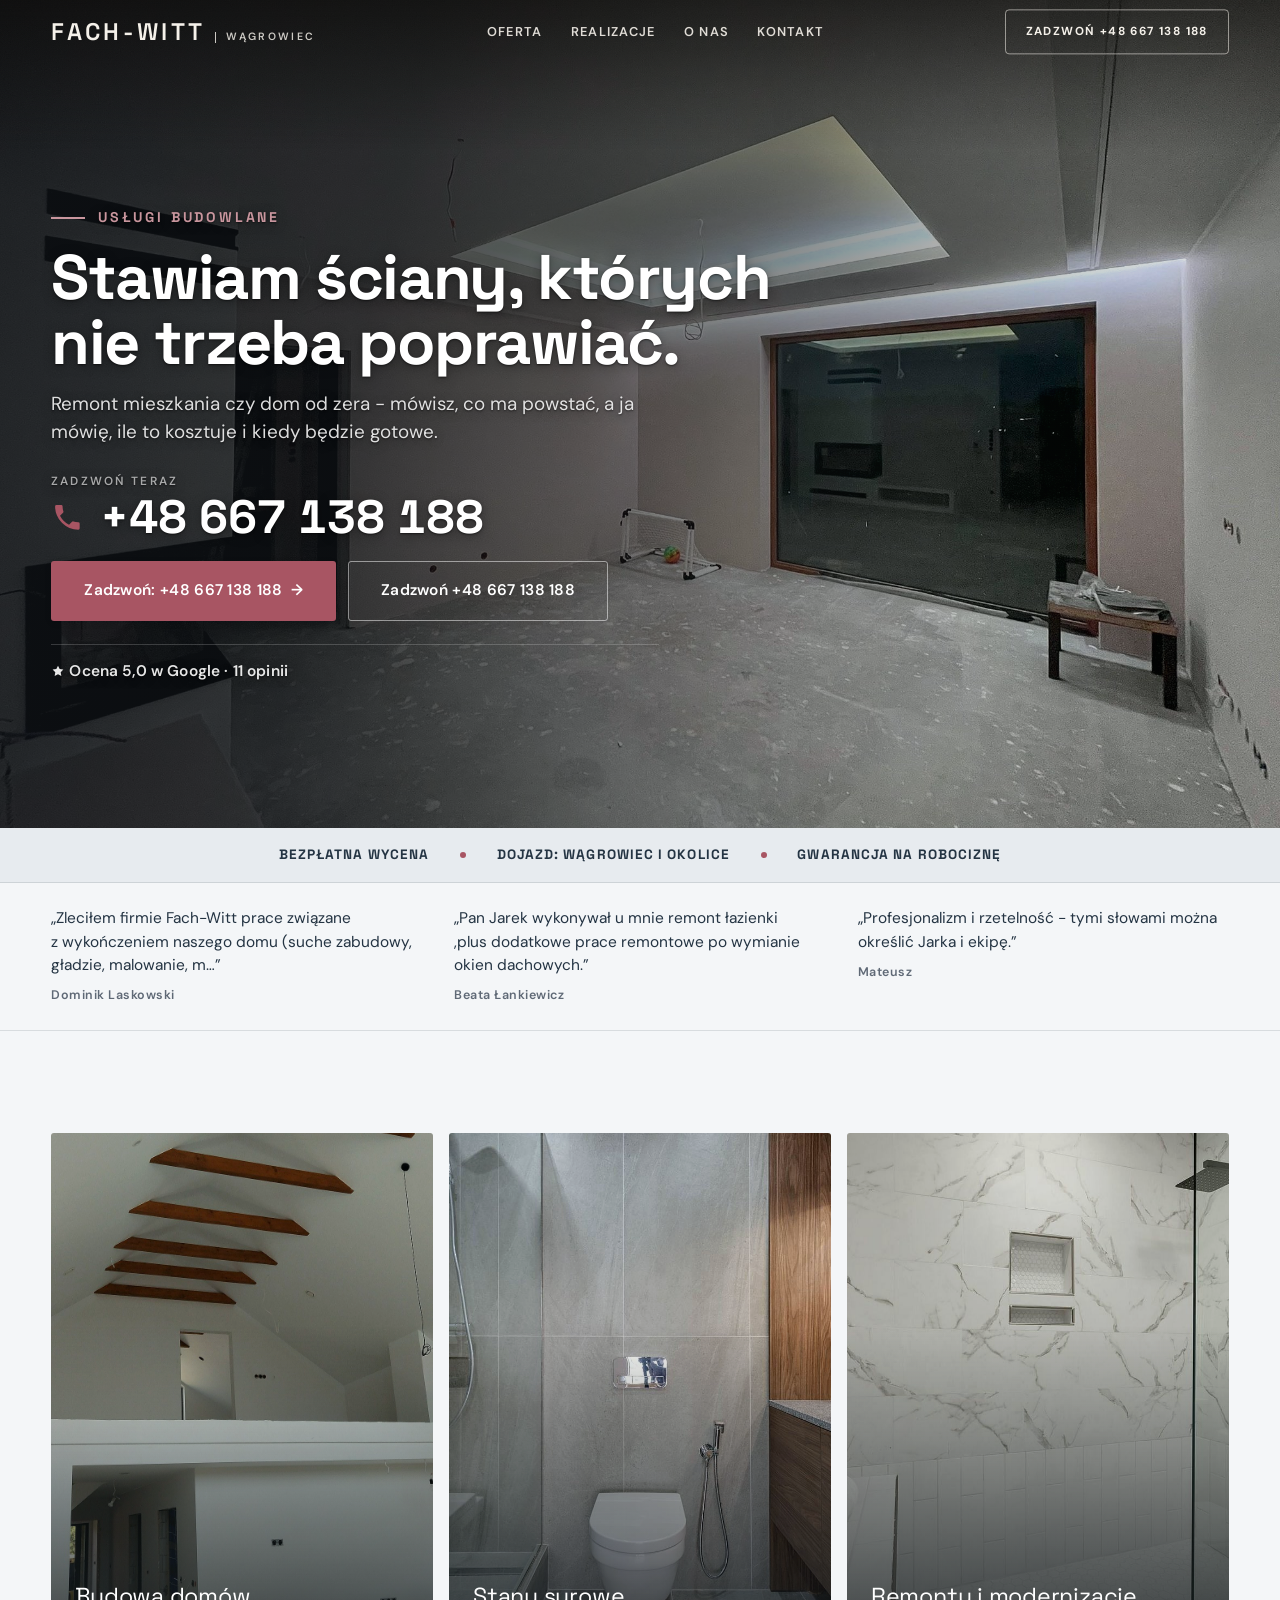
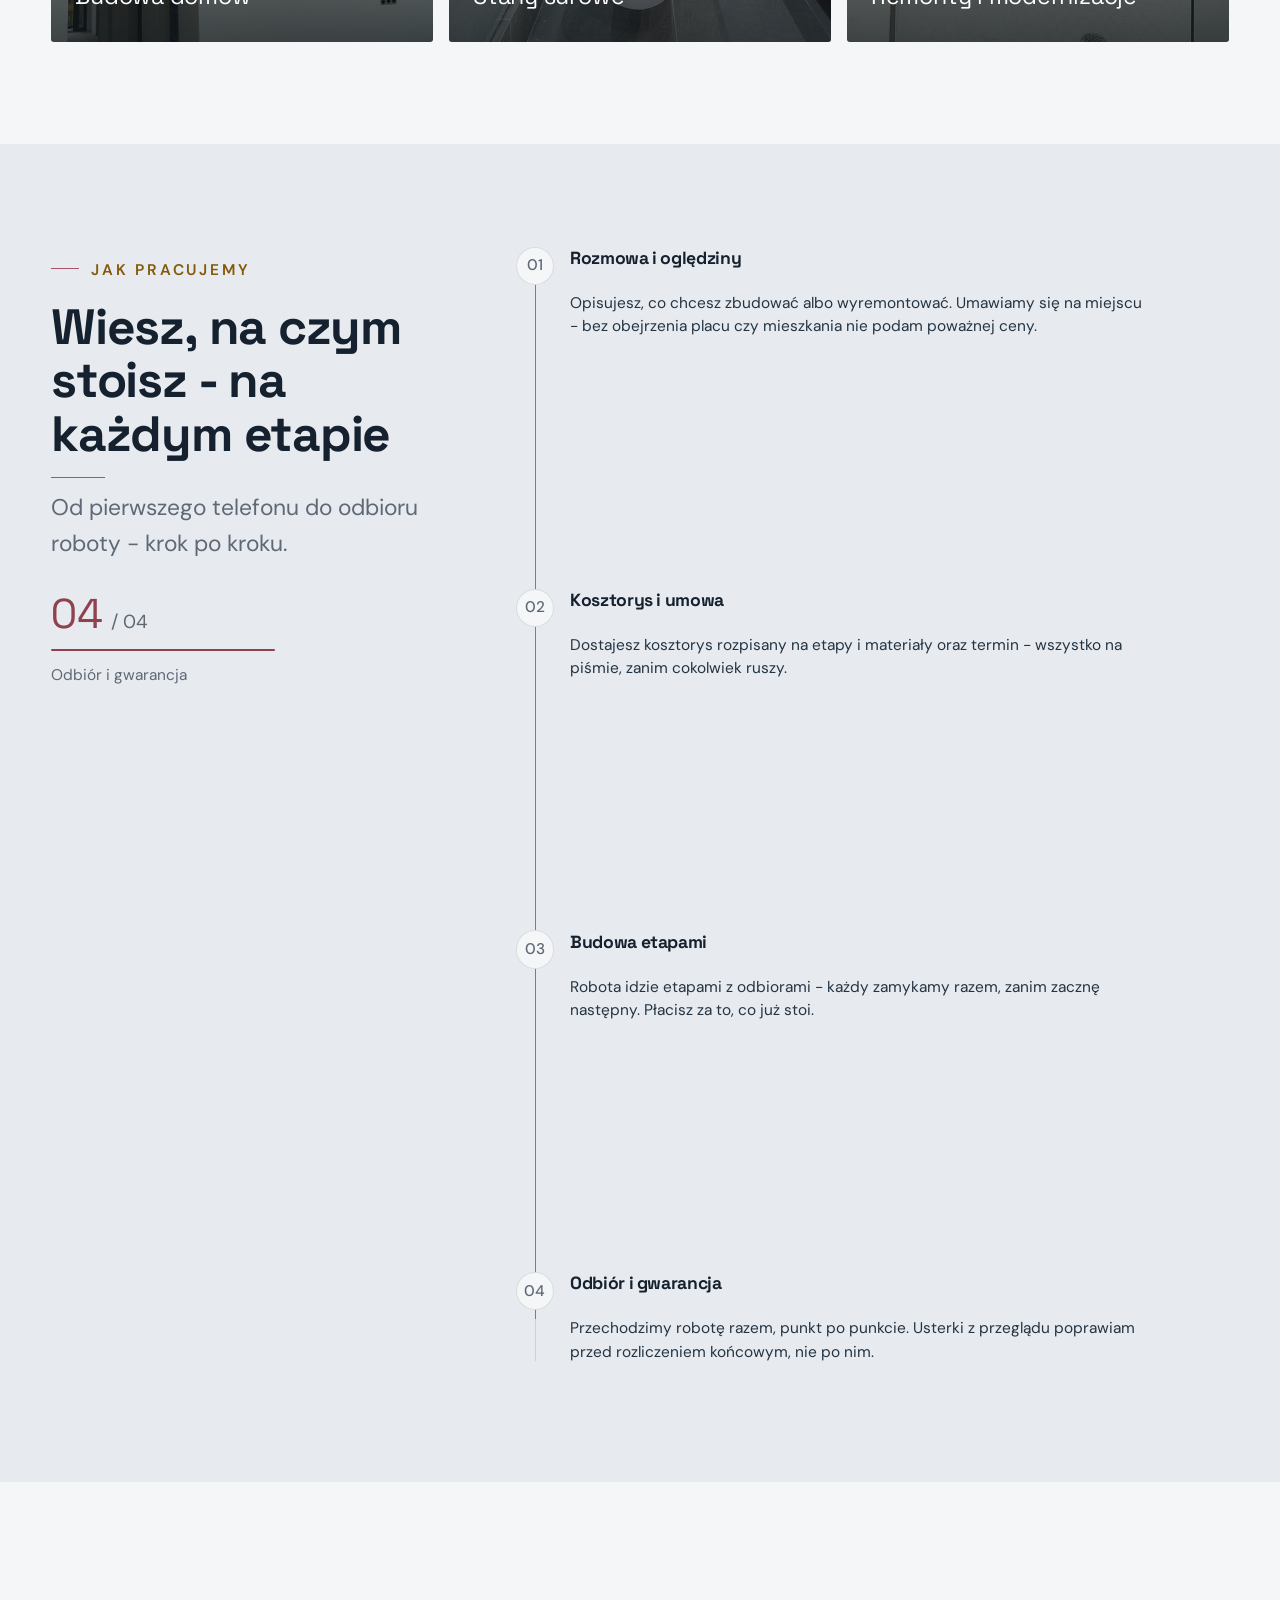
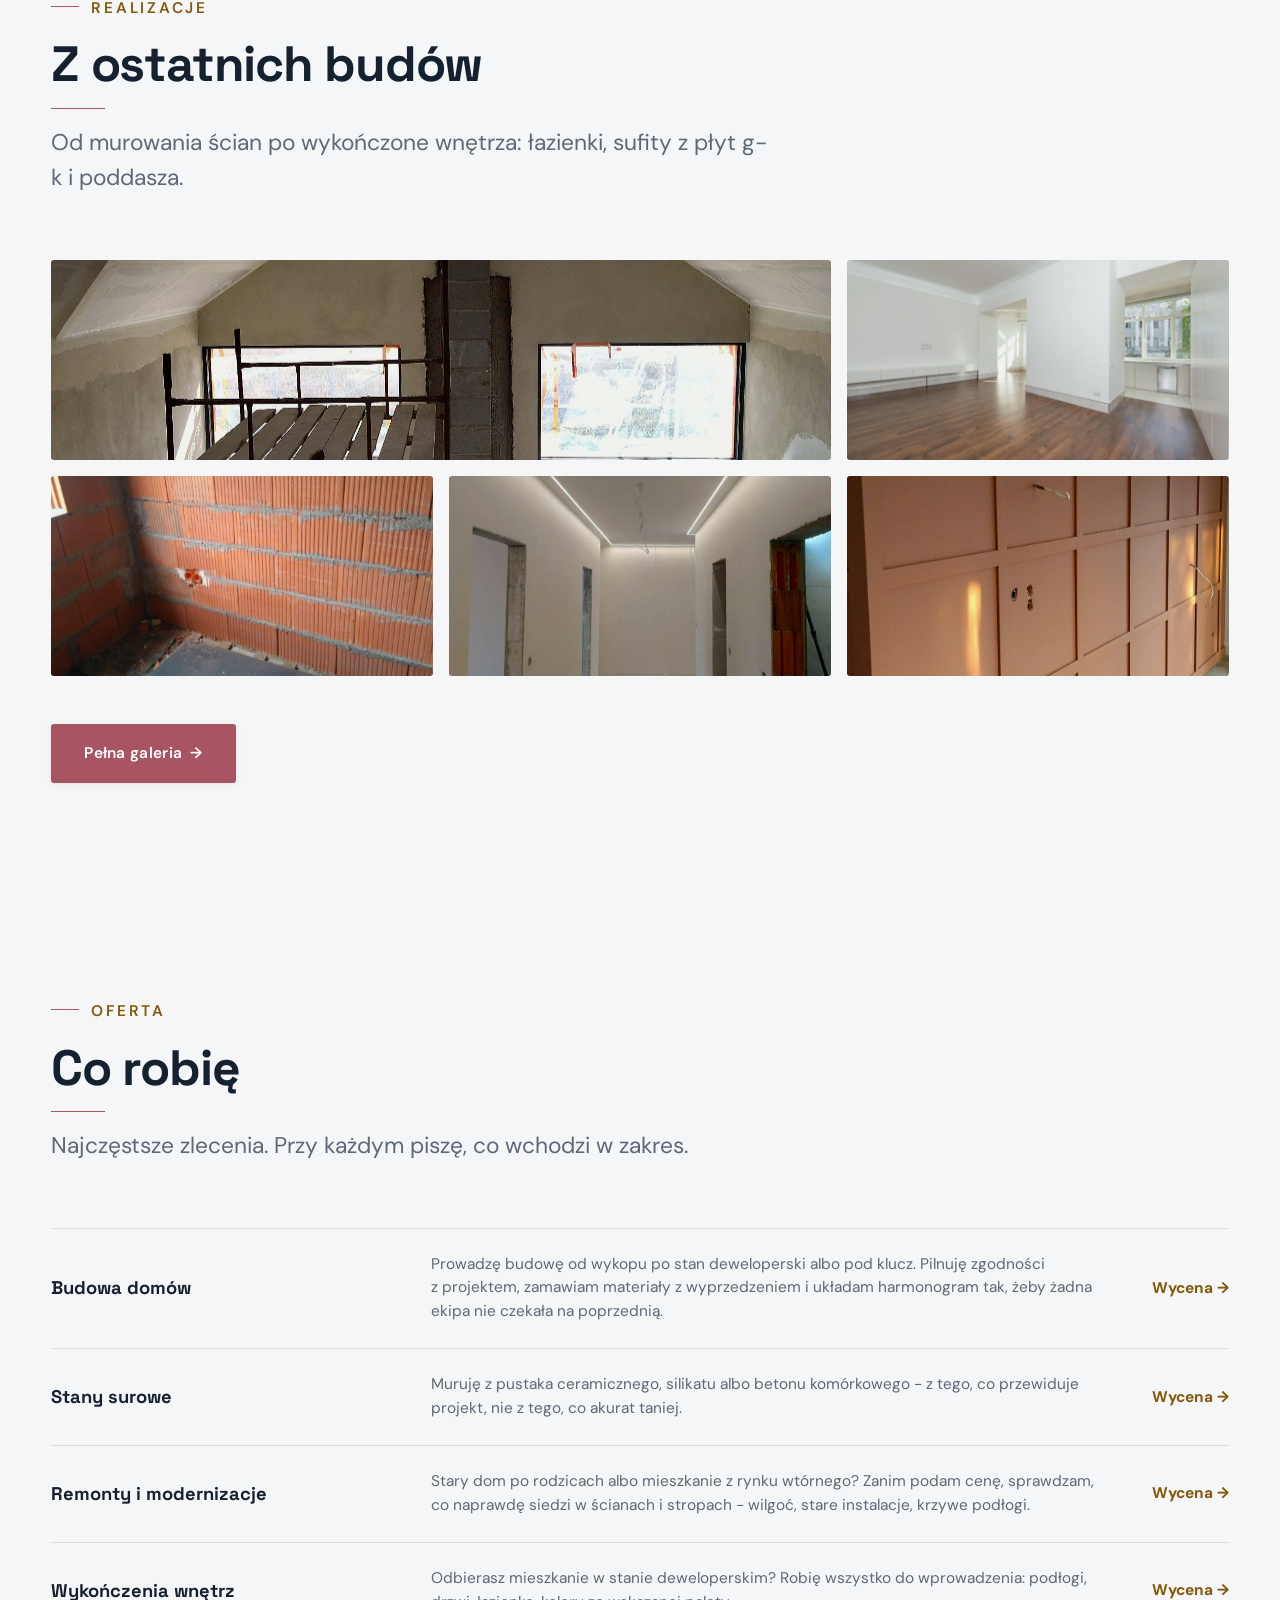
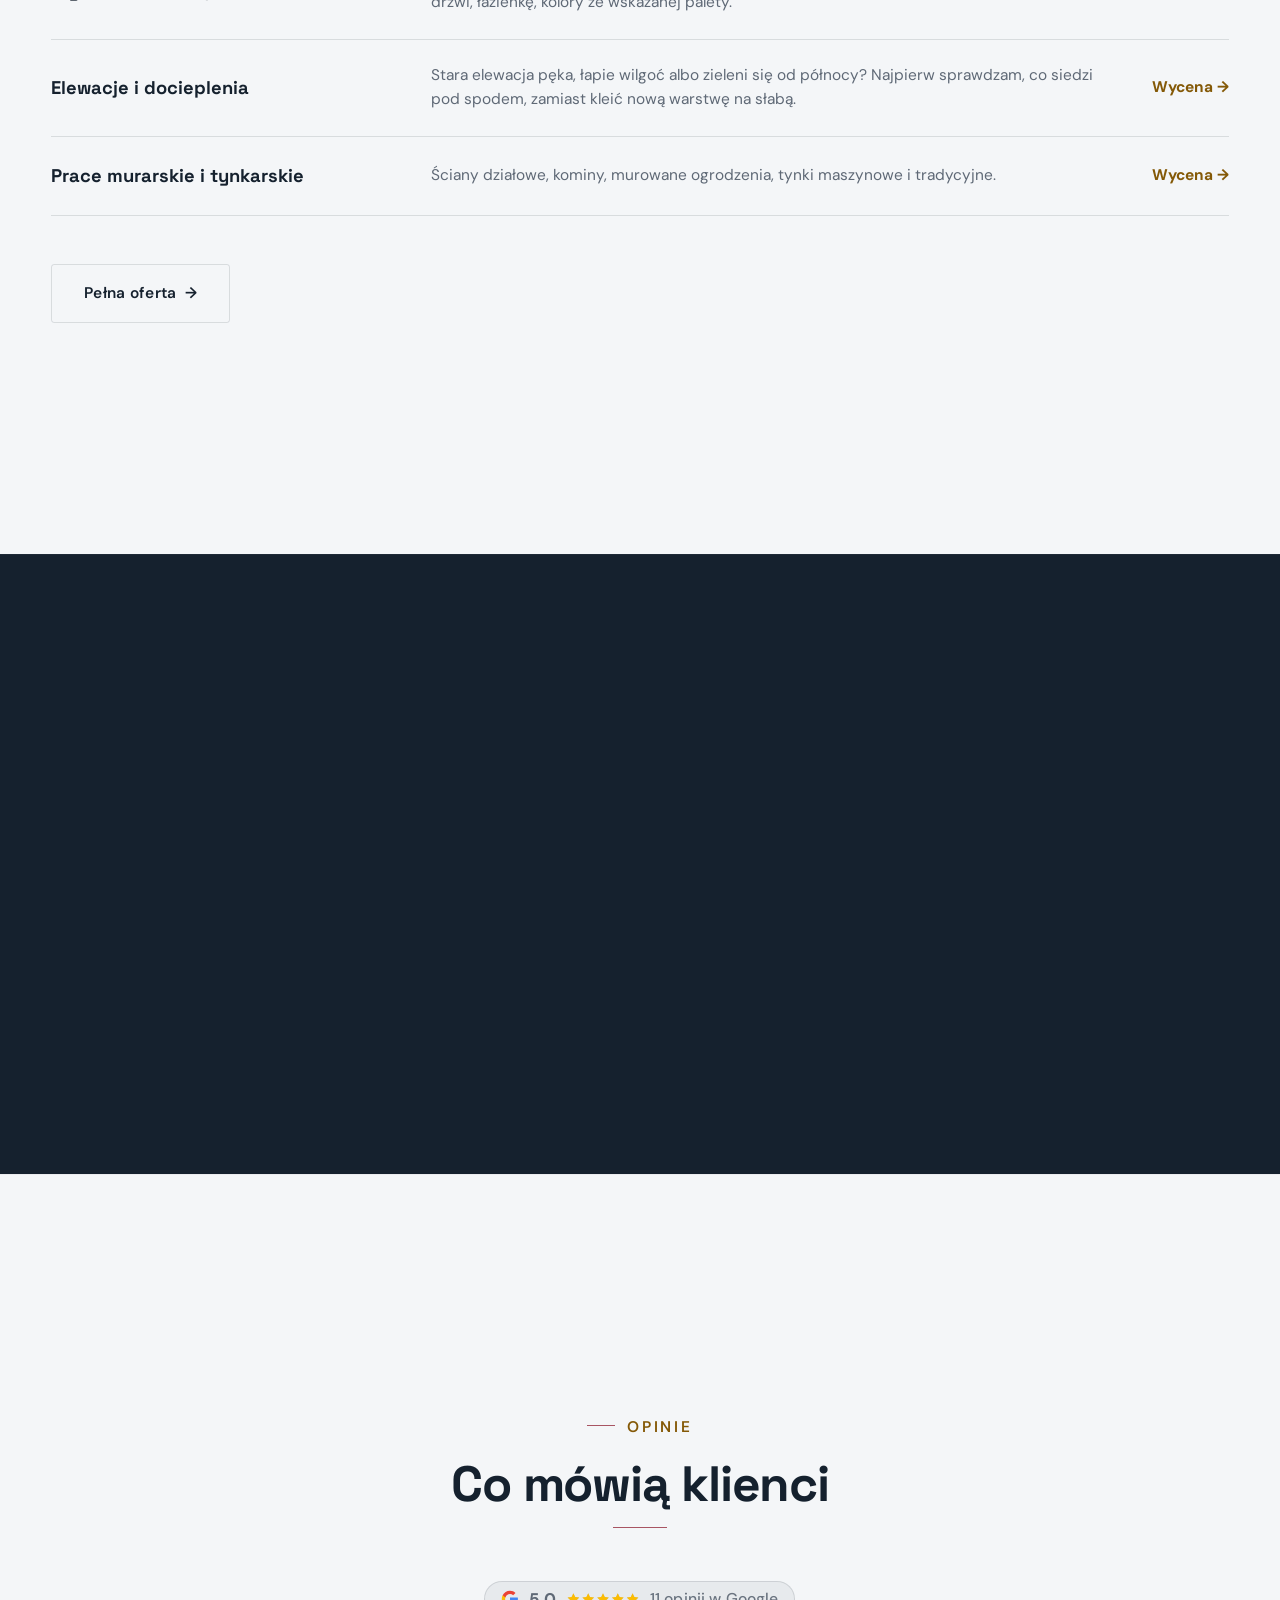
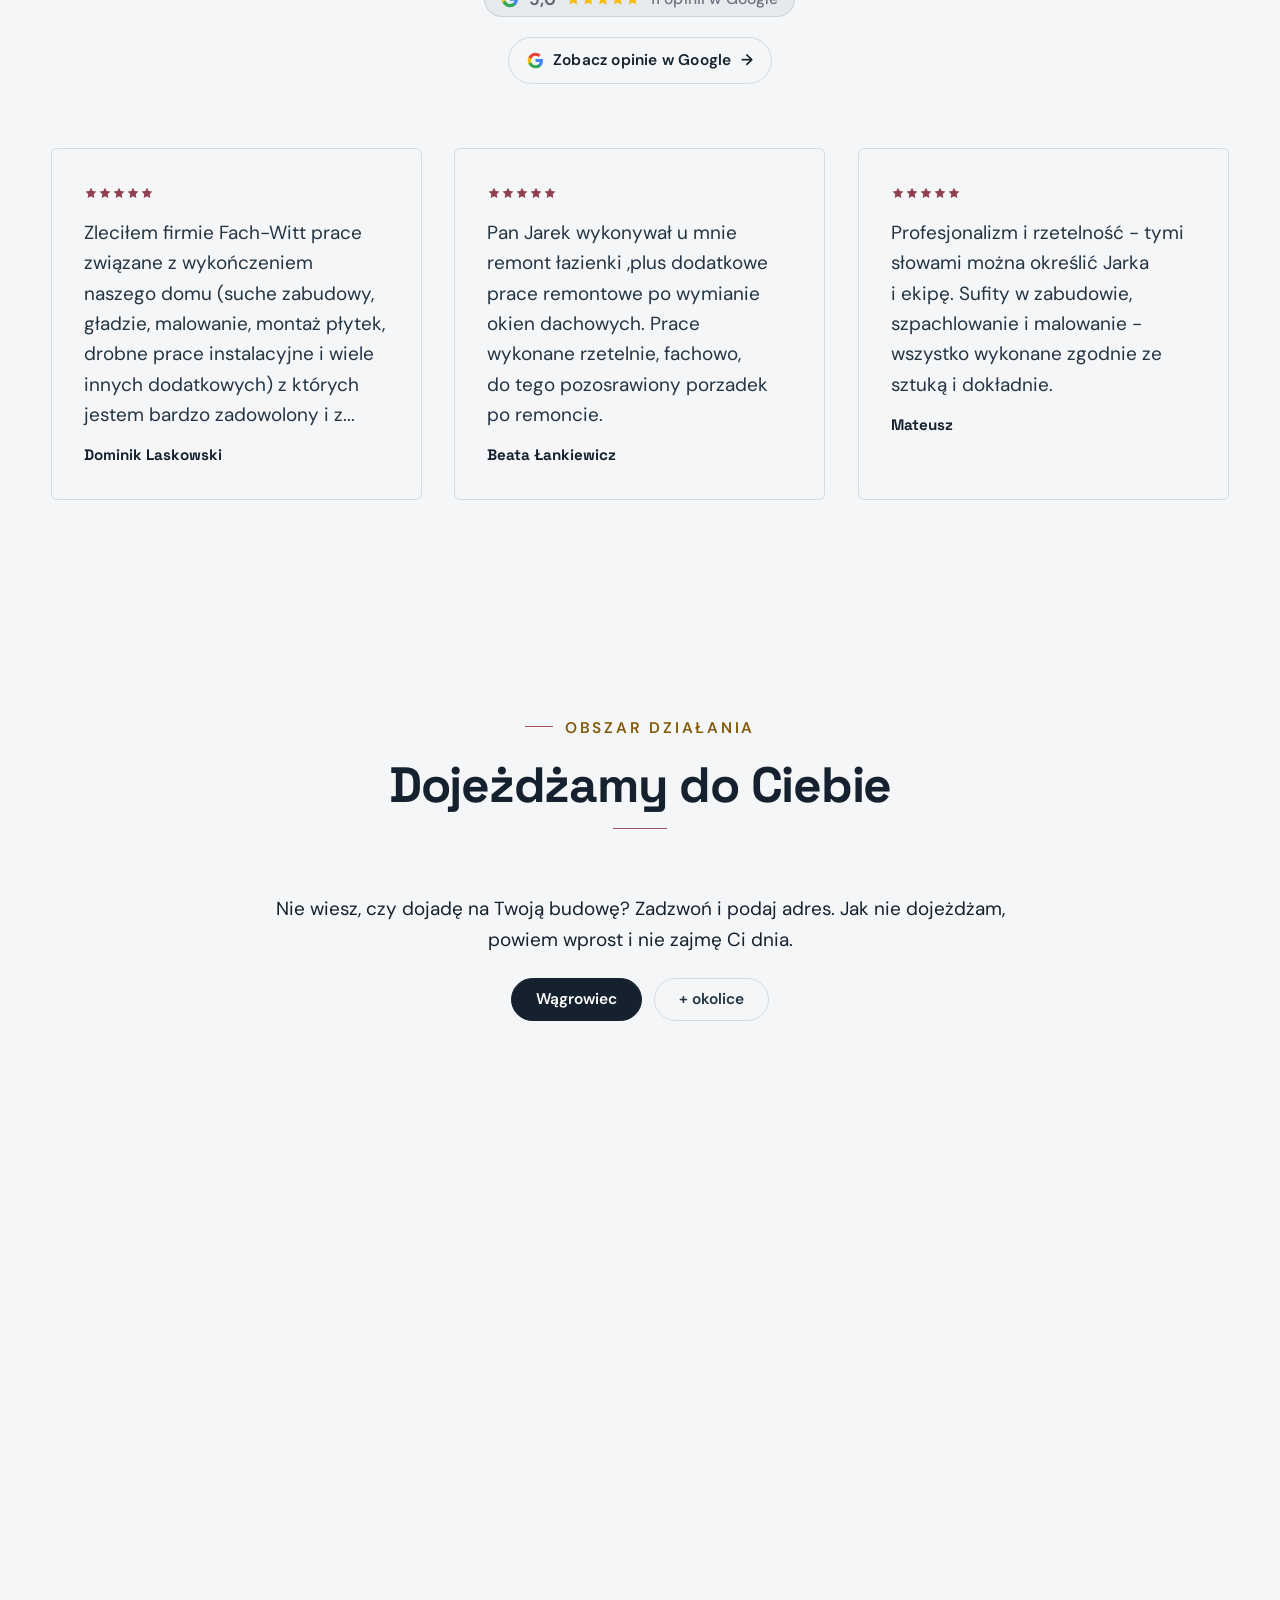
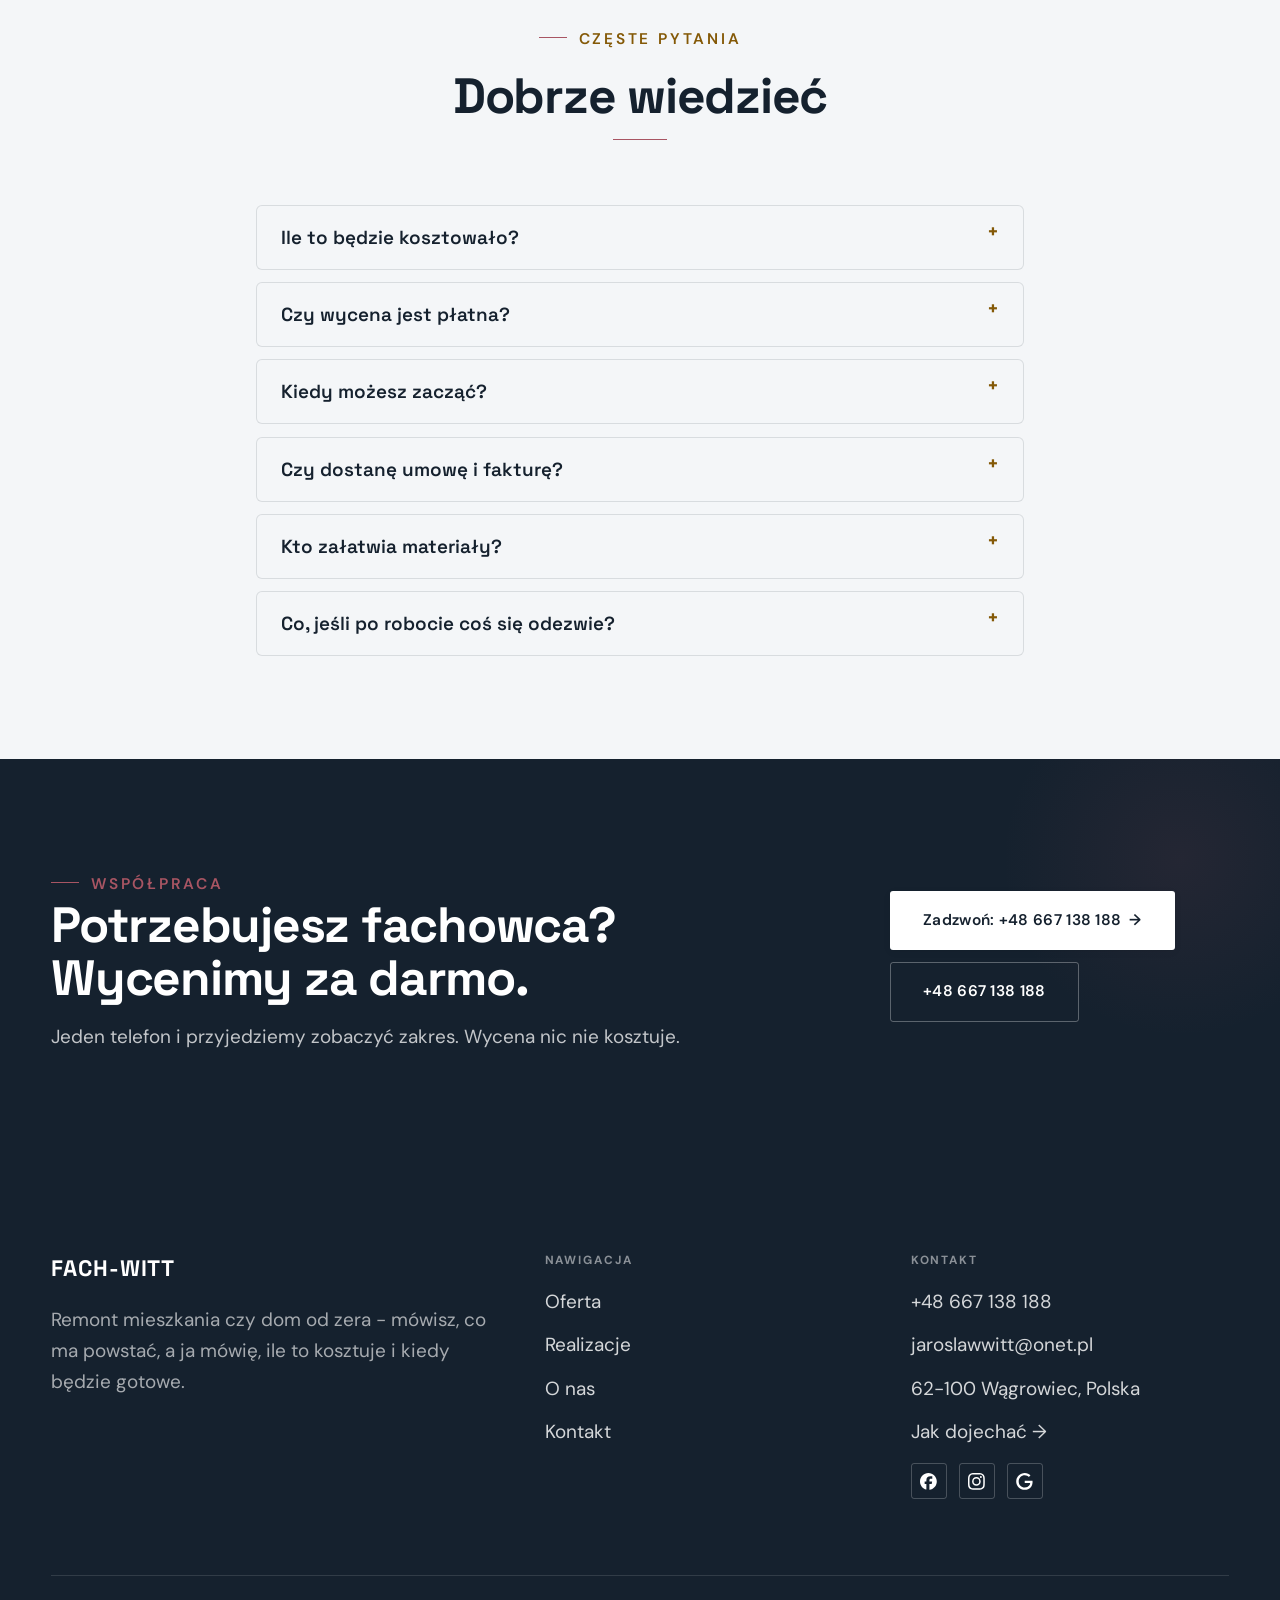
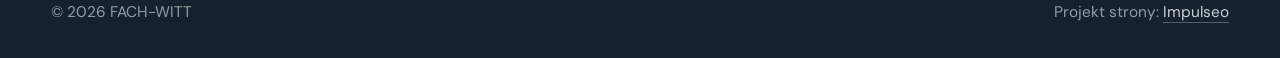
==== index.html @ c9584cac "Strona demo: fach-witt" ====
<!DOCTYPE html>
<html lang="pl">
<head>
<meta charset="UTF-8">
<meta name="viewport" content="width=device-width, initial-scale=1.0">
<title>FACH-WITT - budowa domów i remonty</title>
<meta name="description" content="Firma budowlana w Wągrowcu: budowa domów, stany surowe, remonty, wykończenia, elewacje. Kosztorys i termin na piśmie przed robotą. Zadzwoń: +48 667 138 188.">
<link rel="canonical" href="https://kris20032.github.io/fach-witt/">
<meta name="robots" content="noindex, nofollow">
<meta property="og:type" content="website">
<meta property="og:locale" content="pl_PL">
<meta property="og:site_name" content="FACH-WITT">
<meta property="og:title" content="FACH-WITT - budowa domów i remonty">
<meta property="og:description" content="Firma budowlana w Wągrowcu: budowa domów, stany surowe, remonty, wykończenia, elewacje. Kosztorys i termin na piśmie przed robotą. Zadzwoń: +48 667 138 188.">
<meta property="og:url" content="https://kris20032.github.io/fach-witt/">
<meta property="og:image" content="https://kris20032.github.io/fach-witt/img/og.jpg">
<meta property="og:image:width" content="1200">
<meta property="og:image:height" content="630">
<meta name="twitter:card" content="summary_large_image">
<script type="application/ld+json">{"@context": "https://schema.org", "@type": "GeneralContractor", "name": "FACH-WITT", "url": "https://kris20032.github.io/fach-witt/", "telephone": "+48667138188", "image": "https://kris20032.github.io/fach-witt/img/og.jpg", "areaServed": "Wągrowiec", "sameAs": ["https://maps.google.com/?cid=9939245870071125275&g_mp=Cidnb29nbGUubWFwcy5wbGFjZXMudjEuUGxhY2VzLlNlYXJjaFRleHQQAhgEIAA", "https://www.facebook.com/p/Us%C5%82ugi-remontowo-budowlane-Fach-Witt-Jaroslaw-Witt-100048654896059/", "https://www.instagram.com/jaroslawwitt/"]}</script>
<link rel="preconnect" href="https://fonts.googleapis.com">
<link rel="preconnect" href="https://fonts.gstatic.com" crossorigin>
<link href="https://fonts.googleapis.com/css2?family=Space+Grotesk:wght@500;600;700&family=DM+Sans:opsz,wght@9..40,400;9..40,500;9..40,600&display=swap" rel="stylesheet">
<link rel="stylesheet" href="assets/styles.css?v=001f821d">
</head>
<body>

<header class="nav">
  <div class="wrap nav-inner">
    <a class="brand" href="index.html"><span class="name">FACH-WITT</span><span class="sub">Wągrowiec</span></a>
    <nav class="nav-links">
      <a href="oferta.html">Oferta</a>
      <a href="realizacje.html">Realizacje</a>
      <a href="o-nas.html">O nas</a>
      <a href="kontakt.html">Kontakt</a>
      <a href="tel:+48667138188" class="btn btn-accent">Zadzwoń +48 667 138 188</a>
    </nav>
    <button class="nav-toggle" aria-label="Menu"><span></span><span></span><span></span></button>
  </div>
</header>

<main>
<section class="hero-fach">
  <img class="hf-photo" src="img/hero.jpg" fetchpriority="high" data-rotate="img/g1.jpg|img/g3.jpg" alt="FACH-WITT" width="1880" height="1255">
  <div class="hf-panel">
    <div class="hf-inner">
      <span class="hf-kicker">Usługi budowlane</span>
      <h1 class="hf-title">Stawiam ściany, których nie trzeba poprawiać. <em></em></h1>
      <p class="hf-lead">Remont mieszkania czy dom od zera - mówisz, co ma powstać, a ja mówię, ile to kosztuje i kiedy będzie gotowe.</p>
      <a class="hf-phone" href="tel:+48667138188"><span class="hf-phone-lab">Zadzwoń teraz</span><span class="hf-phone-num"><svg class="ico-tel" width="16" height="16" viewBox="0 0 24 24" fill="none" aria-hidden="true"><path d="M6.6 10.8a15.5 15.5 0 0 0 6.6 6.6l2.2-2.2a1 1 0 0 1 1-.24 11.4 11.4 0 0 0 3.6.58 1 1 0 0 1 1 1V20a1 1 0 0 1-1 1A17 17 0 0 1 3 4a1 1 0 0 1 1-1h3.5a1 1 0 0 1 1 1c0 1.25.2 2.46.58 3.6a1 1 0 0 1-.25 1l-2.23 2.2Z" fill="currentColor"/></svg> +48 667 138 188</span></a>
      <div class="hf-actions">
        <a href="kontakt.html" class="btn btn-accent">Zadzwoń: +48 667 138 188 <span class="arr">→</span></a>
        <a href="tel:+48667138188" class="btn btn-ghost hf-ghost">Zadzwoń +48 667 138 188</a>
      </div>
      <div class="hf-trust"><svg class="ico-star" width="14" height="14" viewBox="0 0 24 24" style="vertical-align:-2px" aria-hidden="true"><path d="M12 2.8l2.85 5.8 6.4.93-4.63 4.5 1.1 6.37L12 17.4l-5.72 3 1.1-6.37-4.63-4.5 6.4-.93L12 2.8Z" fill="currentColor"/></svg> Ocena 5,0 w Google · 11 opinii</div>
    </div>
  </div>
</section>
<section class="fach-promise">
  <div class="wrap">
    <ul class="fp-row reveal"><li>Bezpłatna wycena</li><li>Dojazd: Wągrowiec i okolice</li><li>Gwarancja na robociznę</li></ul>
  </div>
</section>
<section class="opinie-mini" aria-label="Opinie klientów">
  <div class="wrap">
    <div class="om-row">
      <div class="om-item reveal"><blockquote>„Zleciłem firmie Fach-Witt prace związane z wykończeniem naszego domu (suche zabudowy, gładzie, malowanie, m…”</blockquote><span class="om-autor">Dominik Laskowski</span></div>
      <div class="om-item reveal"><blockquote>„Pan Jarek wykonywał u mnie remont łazienki ,plus dodatkowe prace remontowe po wymianie okien dachowych.”</blockquote><span class="om-autor">Beata Łankiewicz</span></div>
      <div class="om-item reveal"><blockquote>„Profesjonalizm i rzetelność - tymi słowami można określić Jarka i ekipę.”</blockquote><span class="om-autor">Mateusz</span></div>
    </div>
  </div>
</section>
<section class="gateways-band">
  <div class="wrap">
    <div class="gateways">
      <a href="oferta.html" class="gateway reveal"><img src="img/g2.jpg" alt="Budowa domów" loading="lazy" width="942" height="2048" decoding="async"><span class="g-ttl">Budowa domów</span></a>
      <a href="oferta.html" class="gateway reveal"><img src="img/g4.jpg" alt="Stany surowe" loading="lazy" width="1600" height="1066" decoding="async"><span class="g-ttl">Stany surowe</span></a>
      <a href="oferta.html" class="gateway reveal"><img src="img/g5.jpg" alt="Remonty i modernizacje" loading="lazy" width="1600" height="1067" decoding="async"><span class="g-ttl">Remonty i modernizacje</span></a>
    </div>
  </div>
</section>
<section class="proces proces-os fachowcy">
  <div class="wrap proc-grid">
    <div class="proc-side">
      <div class="head reveal">
        <span class="eyebrow">Jak pracujemy</span>
        <h2>Wiesz, na czym stoisz - na każdym etapie</h2>
        <p>Od pierwszego telefonu do odbioru roboty - krok po kroku.</p>
      </div>
      <div class="proc-count" aria-hidden="true"><span class="pc-cur">01</span><span class="pc-all">/ 04</span></div>
      <div class="proc-bar" aria-hidden="true"><i></i></div>
      <p class="proc-now" aria-hidden="true">Rozmowa i oględziny</p>
    </div>
    <ol class="proces-line">
      <li class="reveal"><span class="pno">01</span><h3>Rozmowa i oględziny</h3><p>Opisujesz, co chcesz zbudować albo wyremontować. Umawiamy się na miejscu - bez obejrzenia placu czy mieszkania nie podam poważnej ceny.</p></li>
      <li class="reveal"><span class="pno">02</span><h3>Kosztorys i umowa</h3><p>Dostajesz kosztorys rozpisany na etapy i materiały oraz termin - wszystko na piśmie, zanim cokolwiek ruszy.</p></li>
      <li class="reveal"><span class="pno">03</span><h3>Budowa etapami</h3><p>Robota idzie etapami z odbiorami - każdy zamykamy razem, zanim zacznę następny. Płacisz za to, co już stoi.</p></li>
      <li class="reveal"><span class="pno">04</span><h3>Odbiór i gwarancja</h3><p>Przechodzimy robotę razem, punkt po punkcie. Usterki z przeglądu poprawiam przed rozliczeniem końcowym, nie po nim.</p></li>
    </ol>
  </div>
</section>
<section>
  <div class="wrap">
    <div class="head reveal">
      <span class="eyebrow">Realizacje</span>
      <h2>Z ostatnich budów</h2>
      <p>Od murowania ścian po wykończone wnętrza: łazienki, sufity z płyt g-k i poddasza.</p>
    </div>
    <div class="gallery">
      <div class="tile t-two3 reveal"><img src="img/g6.jpg" alt="FACH-WITT" loading="lazy" width="1536" height="2048" decoding="async"></div>
      <div class="tile t-third reveal"><img src="img/g7.jpg" alt="FACH-WITT" loading="lazy" width="1600" height="1068" decoding="async"></div>
      <div class="tile t-third reveal"><img src="img/g8.jpg" alt="FACH-WITT" loading="lazy" width="1366" height="702" decoding="async"></div>
      <div class="tile t-third reveal"><img src="img/g9.jpg" alt="FACH-WITT" loading="lazy" width="690" height="684" decoding="async"></div>
      <div class="tile t-third reveal"><img src="img/g10.jpg" alt="FACH-WITT" loading="lazy" width="942" height="2048" decoding="async"></div>
    </div>
    <div style="margin-top:var(--space-7)" class="reveal"><a href="realizacje.html" class="btn btn-accent">Pełna galeria <span class="arr">→</span></a></div>
  </div>
</section>
<section class="fach-uslugi">
  <div class="wrap">
    <div class="head reveal">
      <span class="eyebrow">Oferta</span>
      <h2>Co robię</h2>
      <p>Najczęstsze zlecenia. Przy każdym piszę, co wchodzi w zakres.</p>
    </div>
    <ul class="fu-list">
      <li class="fu-row reveal"><div class="fu-name">Budowa domów</div><div class="fu-desc">Prowadzę budowę od wykopu po stan deweloperski albo pod klucz. Pilnuję zgodności z projektem, zamawiam materiały z wyprzedzeniem i układam harmonogram tak, żeby żadna ekipa nie czekała na poprzednią.</div><a class="fu-cta" href="kontakt.html">Wycena <span class="arr">→</span></a></li>
      <li class="fu-row reveal"><div class="fu-name">Stany surowe</div><div class="fu-desc">Muruję z pustaka ceramicznego, silikatu albo betonu komórkowego - z tego, co przewiduje projekt, nie z tego, co akurat taniej.</div><a class="fu-cta" href="kontakt.html">Wycena <span class="arr">→</span></a></li>
      <li class="fu-row reveal"><div class="fu-name">Remonty i modernizacje</div><div class="fu-desc">Stary dom po rodzicach albo mieszkanie z rynku wtórnego? Zanim podam cenę, sprawdzam, co naprawdę siedzi w ścianach i stropach - wilgoć, stare instalacje, krzywe podłogi.</div><a class="fu-cta" href="kontakt.html">Wycena <span class="arr">→</span></a></li>
      <li class="fu-row reveal"><div class="fu-name">Wykończenia wnętrz</div><div class="fu-desc">Odbierasz mieszkanie w stanie deweloperskim? Robię wszystko do wprowadzenia: podłogi, drzwi, łazienkę, kolory ze wskazanej palety.</div><a class="fu-cta" href="kontakt.html">Wycena <span class="arr">→</span></a></li>
      <li class="fu-row reveal"><div class="fu-name">Elewacje i docieplenia</div><div class="fu-desc">Stara elewacja pęka, łapie wilgoć albo zieleni się od północy? Najpierw sprawdzam, co siedzi pod spodem, zamiast kleić nową warstwę na słabą.</div><a class="fu-cta" href="kontakt.html">Wycena <span class="arr">→</span></a></li>
      <li class="fu-row reveal"><div class="fu-name">Prace murarskie i tynkarskie</div><div class="fu-desc">Ściany działowe, kominy, murowane ogrodzenia, tynki maszynowe i tradycyjne.</div><a class="fu-cta" href="kontakt.html">Wycena <span class="arr">→</span></a></li>
    </ul>
    <div style="margin-top:var(--space-7)" class="reveal"><a href="oferta.html" class="btn btn-ghost">Pełna oferta <span class="arr">→</span></a></div>
  </div>
</section>
<section class="stopklatka" aria-hidden="true">
  <div class="stk-bg" style="background-image:url(img/about.jpg)"></div>
</section>
<section class="opinie">
  <div class="wrap">
    <div class="head center reveal">
      <span class="eyebrow">Opinie</span>
      <h2>Co mówią klienci</h2>
    </div>
    <p class="op-meta reveal"><span class="g-badge"><svg class="gb-ico" viewBox="0 0 24 24" width="18" height="18" aria-hidden="true"><path fill="#4285F4" d="M22.56 12.25c0-.78-.07-1.53-.2-2.25H12v4.26h5.92c-.26 1.37-1.04 2.53-2.21 3.31v2.77h3.57c2.08-1.92 3.28-4.74 3.28-8.09z"/><path fill="#34A853" d="M12 23c2.97 0 5.46-.98 7.28-2.66l-3.57-2.77c-.98.66-2.23 1.06-3.71 1.06-2.86 0-5.29-1.93-6.16-4.53H2.18v2.84C3.99 20.53 7.7 23 12 23z"/><path fill="#FBBC05" d="M5.84 14.09c-.22-.66-.35-1.36-.35-2.09s.13-1.43.35-2.09V7.07H2.18C1.43 8.55 1 10.22 1 12s.43 3.45 1.18 4.93l2.85-2.22.81-.62z"/><path fill="#EA4335" d="M12 5.38c1.62 0 3.06.56 4.21 1.64l3.15-3.15C17.45 2.09 14.97 1 12 1 7.7 1 3.99 3.47 2.18 7.07l3.66 2.84c.87-2.6 3.3-4.53 6.16-4.53z"/></svg><b class="gb-ocena">5,0</b><svg class="gb-stars" viewBox="0 0 90 18" width="74" height="14.8" aria-hidden="true"><g fill="currentColor" opacity=".26"><path transform="translate(0,0)" d="M9 1.6l2.2 4.46 4.92.72-3.56 3.47.84 4.9L9 12.74l-4.4 2.31.84-4.9L1.88 6.68l4.92-.72L9 1.6Z"/><path transform="translate(18,0)" d="M9 1.6l2.2 4.46 4.92.72-3.56 3.47.84 4.9L9 12.74l-4.4 2.31.84-4.9L1.88 6.68l4.92-.72L9 1.6Z"/><path transform="translate(36,0)" d="M9 1.6l2.2 4.46 4.92.72-3.56 3.47.84 4.9L9 12.74l-4.4 2.31.84-4.9L1.88 6.68l4.92-.72L9 1.6Z"/><path transform="translate(54,0)" d="M9 1.6l2.2 4.46 4.92.72-3.56 3.47.84 4.9L9 12.74l-4.4 2.31.84-4.9L1.88 6.68l4.92-.72L9 1.6Z"/><path transform="translate(72,0)" d="M9 1.6l2.2 4.46 4.92.72-3.56 3.47.84 4.9L9 12.74l-4.4 2.31.84-4.9L1.88 6.68l4.92-.72L9 1.6Z"/></g><clipPath id="gs1000"><rect x="0" y="0" width="90.0" height="18"/></clipPath><g fill="#FBBC04" clip-path="url(#gs1000)"><path transform="translate(0,0)" d="M9 1.6l2.2 4.46 4.92.72-3.56 3.47.84 4.9L9 12.74l-4.4 2.31.84-4.9L1.88 6.68l4.92-.72L9 1.6Z"/><path transform="translate(18,0)" d="M9 1.6l2.2 4.46 4.92.72-3.56 3.47.84 4.9L9 12.74l-4.4 2.31.84-4.9L1.88 6.68l4.92-.72L9 1.6Z"/><path transform="translate(36,0)" d="M9 1.6l2.2 4.46 4.92.72-3.56 3.47.84 4.9L9 12.74l-4.4 2.31.84-4.9L1.88 6.68l4.92-.72L9 1.6Z"/><path transform="translate(54,0)" d="M9 1.6l2.2 4.46 4.92.72-3.56 3.47.84 4.9L9 12.74l-4.4 2.31.84-4.9L1.88 6.68l4.92-.72L9 1.6Z"/><path transform="translate(72,0)" d="M9 1.6l2.2 4.46 4.92.72-3.56 3.47.84 4.9L9 12.74l-4.4 2.31.84-4.9L1.88 6.68l4.92-.72L9 1.6Z"/></g></svg><span class="gb-txt">11 opinii w Google</span></span></p>
    <p class="op-meta reveal"><a class="op-google" href="https://maps.google.com/?cid=9939245870071125275&amp;g_mp=Cidnb29nbGUubWFwcy5wbGFjZXMudjEuUGxhY2VzLlNlYXJjaFRleHQQAhgEIAA" target="_blank" rel="noopener"><svg class="op-g-ico" viewBox="0 0 24 24" width="17" height="17" aria-hidden="true"><path fill="#4285F4" d="M22.56 12.25c0-.78-.07-1.53-.2-2.25H12v4.26h5.92c-.26 1.37-1.04 2.53-2.21 3.31v2.77h3.57c2.08-1.92 3.28-4.74 3.28-8.09z"/><path fill="#34A853" d="M12 23c2.97 0 5.46-.98 7.28-2.66l-3.57-2.77c-.98.66-2.23 1.06-3.71 1.06-2.86 0-5.29-1.93-6.16-4.53H2.18v2.84C3.99 20.53 7.7 23 12 23z"/><path fill="#FBBC05" d="M5.84 14.09c-.22-.66-.35-1.36-.35-2.09s.13-1.43.35-2.09V7.07H2.18C1.43 8.55 1 10.22 1 12s.43 3.45 1.18 4.93l2.85-2.22.81-.62z"/><path fill="#EA4335" d="M12 5.38c1.62 0 3.06.56 4.21 1.64l3.15-3.15C17.45 2.09 14.97 1 12 1 7.7 1 3.99 3.47 2.18 7.07l3.66 2.84c.87-2.6 3.3-4.53 6.16-4.53z"/></svg><span>Zobacz opinie w Google</span><span class="arr">→</span></a></p>
    <div class="opinie-grid">
      <figure class="op-card reveal"><span class="op-star"><svg class="ico-star" width="14" height="14" viewBox="0 0 24 24" style="vertical-align:-2px" aria-hidden="true"><path d="M12 2.8l2.85 5.8 6.4.93-4.63 4.5 1.1 6.37L12 17.4l-5.72 3 1.1-6.37-4.63-4.5 6.4-.93L12 2.8Z" fill="currentColor"/></svg><svg class="ico-star" width="14" height="14" viewBox="0 0 24 24" style="vertical-align:-2px" aria-hidden="true"><path d="M12 2.8l2.85 5.8 6.4.93-4.63 4.5 1.1 6.37L12 17.4l-5.72 3 1.1-6.37-4.63-4.5 6.4-.93L12 2.8Z" fill="currentColor"/></svg><svg class="ico-star" width="14" height="14" viewBox="0 0 24 24" style="vertical-align:-2px" aria-hidden="true"><path d="M12 2.8l2.85 5.8 6.4.93-4.63 4.5 1.1 6.37L12 17.4l-5.72 3 1.1-6.37-4.63-4.5 6.4-.93L12 2.8Z" fill="currentColor"/></svg><svg class="ico-star" width="14" height="14" viewBox="0 0 24 24" style="vertical-align:-2px" aria-hidden="true"><path d="M12 2.8l2.85 5.8 6.4.93-4.63 4.5 1.1 6.37L12 17.4l-5.72 3 1.1-6.37-4.63-4.5 6.4-.93L12 2.8Z" fill="currentColor"/></svg><svg class="ico-star" width="14" height="14" viewBox="0 0 24 24" style="vertical-align:-2px" aria-hidden="true"><path d="M12 2.8l2.85 5.8 6.4.93-4.63 4.5 1.1 6.37L12 17.4l-5.72 3 1.1-6.37-4.63-4.5 6.4-.93L12 2.8Z" fill="currentColor"/></svg></span><blockquote>Zleciłem firmie Fach-Witt prace związane z wykończeniem naszego domu (suche zabudowy, gładzie, malowanie, montaż płytek, drobne prace instalacyjne i wiele innych dodatkowych) z których jestem bardzo zadowolony i z...</blockquote><span class="op-autor">Dominik Laskowski</span></figure>
      <figure class="op-card reveal"><span class="op-star"><svg class="ico-star" width="14" height="14" viewBox="0 0 24 24" style="vertical-align:-2px" aria-hidden="true"><path d="M12 2.8l2.85 5.8 6.4.93-4.63 4.5 1.1 6.37L12 17.4l-5.72 3 1.1-6.37-4.63-4.5 6.4-.93L12 2.8Z" fill="currentColor"/></svg><svg class="ico-star" width="14" height="14" viewBox="0 0 24 24" style="vertical-align:-2px" aria-hidden="true"><path d="M12 2.8l2.85 5.8 6.4.93-4.63 4.5 1.1 6.37L12 17.4l-5.72 3 1.1-6.37-4.63-4.5 6.4-.93L12 2.8Z" fill="currentColor"/></svg><svg class="ico-star" width="14" height="14" viewBox="0 0 24 24" style="vertical-align:-2px" aria-hidden="true"><path d="M12 2.8l2.85 5.8 6.4.93-4.63 4.5 1.1 6.37L12 17.4l-5.72 3 1.1-6.37-4.63-4.5 6.4-.93L12 2.8Z" fill="currentColor"/></svg><svg class="ico-star" width="14" height="14" viewBox="0 0 24 24" style="vertical-align:-2px" aria-hidden="true"><path d="M12 2.8l2.85 5.8 6.4.93-4.63 4.5 1.1 6.37L12 17.4l-5.72 3 1.1-6.37-4.63-4.5 6.4-.93L12 2.8Z" fill="currentColor"/></svg><svg class="ico-star" width="14" height="14" viewBox="0 0 24 24" style="vertical-align:-2px" aria-hidden="true"><path d="M12 2.8l2.85 5.8 6.4.93-4.63 4.5 1.1 6.37L12 17.4l-5.72 3 1.1-6.37-4.63-4.5 6.4-.93L12 2.8Z" fill="currentColor"/></svg></span><blockquote>Pan Jarek wykonywał u mnie remont łazienki ,plus dodatkowe prace remontowe po wymianie okien dachowych. Prace wykonane rzetelnie, fachowo, do tego pozosrawiony porzadek po remoncie.</blockquote><span class="op-autor">Beata Łankiewicz</span></figure>
      <figure class="op-card reveal"><span class="op-star"><svg class="ico-star" width="14" height="14" viewBox="0 0 24 24" style="vertical-align:-2px" aria-hidden="true"><path d="M12 2.8l2.85 5.8 6.4.93-4.63 4.5 1.1 6.37L12 17.4l-5.72 3 1.1-6.37-4.63-4.5 6.4-.93L12 2.8Z" fill="currentColor"/></svg><svg class="ico-star" width="14" height="14" viewBox="0 0 24 24" style="vertical-align:-2px" aria-hidden="true"><path d="M12 2.8l2.85 5.8 6.4.93-4.63 4.5 1.1 6.37L12 17.4l-5.72 3 1.1-6.37-4.63-4.5 6.4-.93L12 2.8Z" fill="currentColor"/></svg><svg class="ico-star" width="14" height="14" viewBox="0 0 24 24" style="vertical-align:-2px" aria-hidden="true"><path d="M12 2.8l2.85 5.8 6.4.93-4.63 4.5 1.1 6.37L12 17.4l-5.72 3 1.1-6.37-4.63-4.5 6.4-.93L12 2.8Z" fill="currentColor"/></svg><svg class="ico-star" width="14" height="14" viewBox="0 0 24 24" style="vertical-align:-2px" aria-hidden="true"><path d="M12 2.8l2.85 5.8 6.4.93-4.63 4.5 1.1 6.37L12 17.4l-5.72 3 1.1-6.37-4.63-4.5 6.4-.93L12 2.8Z" fill="currentColor"/></svg><svg class="ico-star" width="14" height="14" viewBox="0 0 24 24" style="vertical-align:-2px" aria-hidden="true"><path d="M12 2.8l2.85 5.8 6.4.93-4.63 4.5 1.1 6.37L12 17.4l-5.72 3 1.1-6.37-4.63-4.5 6.4-.93L12 2.8Z" fill="currentColor"/></svg></span><blockquote>Profesjonalizm i rzetelność - tymi słowami można określić Jarka i ekipę. Sufity w zabudowie, szpachlowanie i malowanie - wszystko wykonane zgodnie ze sztuką i dokładnie.</blockquote><span class="op-autor">Mateusz</span></figure>
    </div>
  </div>
</section>
<section class="obszar">
  <div class="wrap">
    <div class="head center reveal">
      <span class="eyebrow">Obszar działania</span>
      <h2>Dojeżdżamy do Ciebie</h2>
    </div>
    <p class="obszar-txt reveal" style="text-align:center;max-width:60ch;margin:0 auto 1.4rem">Nie wiesz, czy dojadę na Twoją budowę? Zadzwoń i podaj adres. Jak nie dojeżdżam, powiem wprost i nie zajmę Ci dnia.</p>
    <ul class="obszar-list reveal"><li class="is-home">Wągrowiec</li><li>+ okolice</li></ul>
    <div class="obszar-mapa reveal" style="margin-top:var(--space-7)">
      <iframe title="Obszar działania - Wągrowiec i okolice" src="https://maps.google.com/maps?q=FACH-WITT%20W%C4%85growiec&amp;z=11&amp;output=embed" loading="lazy" referrerpolicy="no-referrer-when-downgrade" style="width:100%;height:clamp(280px,38vh,420px);border:0;display:block;border-radius:var(--r-md)"></iframe>
    </div>
  </div>
</section>
<section class="faq-klinika">
  <div class="wrap">
    <div class="head center reveal">
      <span class="eyebrow">Częste pytania</span>
      <h2>Dobrze wiedzieć</h2>
    </div>
    <div class="faq-list">
      <details class="faq-item reveal"><summary>Ile to będzie kosztowało?</summary><p>Kosztorys rozpisuję na etapy i materiały, więc widzisz, co ile kosztuje, i możesz zdjąć coś z listy, zanim podpiszemy umowę.</p></details>
      <details class="faq-item reveal"><summary>Czy wycena jest płatna?</summary><p>Za obejrzenie placu i policzenie nie biorę pieniędzy. Płacisz za robotę, nie za kosztorys.</p></details>
      <details class="faq-item reveal"><summary>Kiedy możesz zacząć?</summary><p>Terminy ustawiam z wyprzedzeniem, bo budowę prowadzę do końca, zamiast żonglować kilkoma naraz. Zadzwoń - powiem, kiedy realnie mogę wejść.</p></details>
      <details class="faq-item reveal"><summary>Czy dostanę umowę i fakturę?</summary><p>Tak, jedno i drugie. Umowa opisuje zakres, cenę, terminy i gwarancję, a fakturę dostajesz za każdy rozliczony etap.</p></details>
      <details class="faq-item reveal"><summary>Kto załatwia materiały?</summary><p>Jak wolisz. Mogę wziąć materiały na siebie, z fakturami do wglądu, albo pracować na tym, co kupisz - wtedy dostajesz ode mnie dokładną listę z ilościami.</p></details>
      <details class="faq-item reveal"><summary>Co, jeśli po robocie coś się odezwie?</summary><p>Pęknięcie na ścianie czy rysa przy oknie po roku to sprawa do naprawy, nie do dyskusji. Moja robota - moja poprawka, bez kombinowania.</p></details>
    </div>
  </div>
</section>
<section class="cta">
  <div class="wrap">
    <div class="reveal">
      <span class="eyebrow">Współpraca</span>
      <h2>Potrzebujesz fachowca? Wycenimy za darmo.</h2>
      <p>Jeden telefon i przyjedziemy zobaczyć zakres. Wycena nic nie kosztuje.</p>
    </div>
    <div class="cta-actions reveal">
      <a href="kontakt.html" class="btn btn-light">Zadzwoń: +48 667 138 188 <span class="arr">→</span></a>
      <a href="tel:+48667138188" class="btn btn-ghost btn-ghost-cta">+48 667 138 188</a>
    </div>
  </div>
</section>
</main>

<footer>
  <div class="wrap">
    <div class="foot-grid">
      <div class="foot-brand">
        <div class="name">FACH-WITT</div>
        <p>Remont mieszkania czy dom od zera - mówisz, co ma powstać, a ja mówię, ile to kosztuje i kiedy będzie gotowe.</p>
      </div>
      <div class="foot-col">
        <h4>Nawigacja</h4>
        <a href="oferta.html">Oferta</a>
        <a href="realizacje.html">Realizacje</a>
        <a href="o-nas.html">O nas</a>
        <a href="kontakt.html">Kontakt</a>
      </div>
      <div class="foot-col">
        <h4>Kontakt</h4>
        <a href="tel:+48667138188">+48 667 138 188</a>
        <a href="mailto:jaroslawwitt@onet.pl">jaroslawwitt@onet.pl</a>
        <p>62-100 Wągrowiec, Polska</p>
        <a href="https://maps.google.com/?cid=9939245870071125275&g_mp=Cidnb29nbGUubWFwcy5wbGFjZXMudjEuUGxhY2VzLlNlYXJjaFRleHQQAhgEIAA" target="_blank" rel="noopener">Jak dojechać →</a>
      <div class="foot-soc">
        <a class="soc" href="https://www.facebook.com/p/Us%C5%82ugi-remontowo-budowlane-Fach-Witt-Jaroslaw-Witt-100048654896059/" target="_blank" rel="noopener" aria-label="Facebook - FACH-WITT"><svg viewBox="0 0 24 24" aria-hidden="true" focusable="false"><path d="M9.101 23.691v-7.98H6.627v-3.667h2.474v-1.58c0-4.085 1.848-5.978 5.858-5.978.401 0 .955.042 1.468.103a8.68 8.68 0 0 1 1.141.195v3.325a8.623 8.623 0 0 0-.653-.036 26.805 26.805 0 0 0-.733-.009c-.707 0-1.259.096-1.675.309a1.686 1.686 0 0 0-.679.622c-.258.42-.374.995-.374 1.752v1.297h3.919l-.386 2.103-.287 1.564h-3.246v8.245C19.396 23.238 24 18.179 24 12.044c0-6.627-5.373-12-12-12s-12 5.373-12 12c0 5.628 3.874 10.35 9.101 11.647Z" fill="currentColor"/></svg></a>
        <a class="soc" href="https://www.instagram.com/jaroslawwitt/" target="_blank" rel="noopener" aria-label="Instagram - FACH-WITT"><svg viewBox="0 0 24 24" aria-hidden="true" focusable="false"><path d="M7.0301.084c-1.2768.0602-2.1487.264-2.911.5634-.7888.3075-1.4575.72-2.1228 1.3877-.6652.6677-1.075 1.3368-1.3802 2.127-.2954.7638-.4956 1.6365-.552 2.914-.0564 1.2775-.0689 1.6882-.0626 4.947.0062 3.2586.0206 3.6671.0825 4.9473.061 1.2765.264 2.1482.5635 2.9107.308.7889.72 1.4573 1.388 2.1228.6679.6655 1.3365 1.0743 2.1285 1.38.7632.295 1.6361.4961 2.9134.552 1.2773.056 1.6884.069 4.9462.0627 3.2578-.0062 3.668-.0207 4.9478-.0814 1.28-.0607 2.147-.2652 2.9098-.5633.7889-.3086 1.4578-.72 2.1228-1.3881.665-.6682 1.0745-1.3378 1.3795-2.1284.2957-.7632.4966-1.636.552-2.9124.056-1.2809.0692-1.6898.063-4.948-.0063-3.2583-.021-3.6668-.0817-4.9465-.0607-1.2797-.264-2.1487-.5633-2.9117-.3084-.7889-.72-1.4568-1.3876-2.1228C21.2982 1.33 20.628.9208 19.8378.6165 19.074.321 18.2017.1197 16.9244.0645 15.6471.0093 15.236-.005 11.977.0014 8.718.0076 8.31.0215 7.0301.0839m.1402 21.6932c-1.17-.0509-1.8053-.2453-2.2287-.408-.5606-.216-.96-.4771-1.3819-.895-.422-.4178-.6811-.8186-.9-1.378-.1644-.4234-.3624-1.058-.4171-2.228-.0595-1.2645-.072-1.6442-.079-4.848-.007-3.2037.0053-3.583.0607-4.848.05-1.169.2456-1.805.408-2.2282.216-.5613.4762-.96.895-1.3816.4188-.4217.8184-.6814 1.3783-.9003.423-.1651 1.0575-.3614 2.227-.4171 1.2655-.06 1.6447-.072 4.848-.079 3.2033-.007 3.5835.005 4.8495.0608 1.169.0508 1.8053.2445 2.228.408.5608.216.96.4754 1.3816.895.4217.4194.6816.8176.9005 1.3787.1653.4217.3617 1.056.4169 2.2263.0602 1.2655.0739 1.645.0796 4.848.0058 3.203-.0055 3.5834-.061 4.848-.051 1.17-.245 1.8055-.408 2.2294-.216.5604-.4763.96-.8954 1.3814-.419.4215-.8181.6811-1.3783.9-.4224.1649-1.0577.3617-2.2262.4174-1.2656.0595-1.6448.072-4.8493.079-3.2045.007-3.5825-.006-4.848-.0608M16.953 5.5864A1.44 1.44 0 1 0 18.39 4.144a1.44 1.44 0 0 0-1.437 1.4424M5.8385 12.012c.0067 3.4032 2.7706 6.1557 6.173 6.1493 3.4026-.0065 6.157-2.7701 6.1506-6.1733-.0065-3.4032-2.771-6.1565-6.174-6.1498-3.403.0067-6.156 2.771-6.1496 6.1738M8 12.0077a4 4 0 1 1 4.008 3.9921A3.9996 3.9996 0 0 1 8 12.0077" fill="currentColor"/></svg></a>
        <a class="soc" href="https://maps.google.com/?cid=9939245870071125275&g_mp=Cidnb29nbGUubWFwcy5wbGFjZXMudjEuUGxhY2VzLlNlYXJjaFRleHQQAhgEIAA" target="_blank" rel="noopener" aria-label="Google - FACH-WITT"><svg viewBox="0 0 24 24" aria-hidden="true" focusable="false"><path d="M12.48 10.92v3.28h7.84c-.24 1.84-.853 3.187-1.787 4.133-1.147 1.147-2.933 2.4-6.053 2.4-4.827 0-8.6-3.893-8.6-8.72s3.773-8.72 8.6-8.72c2.6 0 4.507 1.027 5.907 2.347l2.307-2.307C18.747 1.44 16.133 0 12.48 0 5.867 0 .307 5.387.307 12s5.56 12 12.173 12c3.573 0 6.267-1.173 8.373-3.36 2.16-2.16 2.84-5.213 2.84-7.667 0-.76-.053-1.467-.173-2.053H12.48z" fill="currentColor"/></svg></a>
      </div>
      </div>
    </div>
    <div class="foot-bot">
      <span>© 2026 FACH-WITT</span>
      <span>Projekt strony: <a class="foot-credit" href="https://impulseo.pl" target="_blank" rel="noopener">Impulseo</a></span>
    </div>
  </div>
</footer>
<div class="sticky-call"><a class="sc-call" href="tel:+48667138188"><svg class="ico-tel" width="16" height="16" viewBox="0 0 24 24" fill="none" aria-hidden="true"><path d="M6.6 10.8a15.5 15.5 0 0 0 6.6 6.6l2.2-2.2a1 1 0 0 1 1-.24 11.4 11.4 0 0 0 3.6.58 1 1 0 0 1 1 1V20a1 1 0 0 1-1 1A17 17 0 0 1 3 4a1 1 0 0 1 1-1h3.5a1 1 0 0 1 1 1c0 1.25.2 2.46.58 3.6a1 1 0 0 1-.25 1l-2.23 2.2Z" fill="currentColor"/></svg> Zadzwoń</a><a class="sc-quote" href="kontakt.html">Zadzwoń: +48 667 138 188</a></div>
<div class="demo-wazne" data-do="2026-11-02" data-cykl="3" hidden><svg class="dw-ico" width="13" height="13" viewBox="0 0 24 24" fill="none" aria-hidden="true"><circle cx="12" cy="12" r="8.6" stroke="currentColor" stroke-width="1.8"/><path d="M12 7.2V12l3.3 2" stroke="currentColor" stroke-width="1.8" stroke-linecap="round"/></svg><span class="dw-txt"></span></div>

<script src="assets/main.js"></script>
</body>
</html>
---- assets/styles.css ----
/* ============================================================
   STOLBASZ — premium, architektoniczny B2B fit-out
   Jasna paleta, zero brązu. System wg premium-web-craft.
   Projekt strony: Impulseo (impulseo.pl)
   ============================================================ */

:root{
  /* PALETA — jasna, architektoniczna, chłodna */
  --paper:#F4F6F8;          /* główne tło */
  --paper-2:#E7EBEF;        /* sekcje alternatywne (chłodny jasny szary) */
  --paper-3:#E7EBEF;        /* delikatne wypełnienia */
  --ink:#15212E;            /* tekst główny — chłodny grafit */
  --ink-soft:#243443;       /* nagłówki drugorzędne */
  --muted:#6B7785;          /* tekst poboczny */
  --line:rgba(21,33,46,.12);/* hairline */
  --accent:#E8A317;         /* stonowany petrol-slate — jedyny akcent */
  --accent-d:#C9870C;
  --accent-soft:rgba(232,163,23,.10);
  --dark:#15212E;           /* sekcje ciemne (stopka/CTA) */

  /* HOVER ZDJĘĆ — JEDEN standard dla całego silnika (decyzja K. 04.08.2026, artefakt z wariantami).
     AKTUALNE (K.+Szymon 09.08.2026, wybór z artefaktu 6 wariantów): zoom 1.05 przy 1.4s -
     przy tak długim czasie mocniejszy kadr NIE skacze, tylko „oddycha". Poprzedni standard
     (1.02 / .55s z 04.08) odbierany jako dynamiczny i szybki.
     Spoczynek lekko przygaszony, ale TYLKO tam, gdzie jest mysz (@media hover:hover) —
     na telefonie zdjęcia zostają w pełnej jasności. */
  --img-zoom:1.05;                   /* K.+Szymon 09.08: wariant F z artefaktu porównawczego */
  --img-rest:brightness(.95) saturate(.99);
  --img-hot:brightness(1.06) saturate(1.05);
  --img-dur:1.4s;                    /* K.+Szymon 09.08 (wariant F): powoli = elegancko */
  --img-ease:cubic-bezier(.16,.84,.44,1);  /* miękki ogon, efekt „oddychania" */

  /* ODSTĘPY — skala 4/8 */
  --space-1:4px; --space-2:8px; --space-3:12px; --space-4:16px; --space-5:24px;
  --space-6:32px; --space-7:48px; --space-8:64px; --space-9:96px; --space-10:128px;

  /* TYPOGRAFIA — fluid clamp() (skala podbita 16.07.2026: większe, czytelniejsze litery — uwaga Adama) */
  --text-sm:clamp(.9rem,.87rem + .12vw,1rem);
  --text-base:clamp(1.08rem,1.04rem + .18vw,1.2rem);
  --text-lg:clamp(1.24rem,1.15rem + .34vw,1.44rem);
  --text-h3:clamp(1.34rem,1.22rem + .55vw,1.66rem);
  --text-h2:clamp(2.1rem,1.66rem + 2.1vw,3.1rem);
  --text-h1:clamp(2.9rem,2.1rem + 4vw,5.1rem);

  /* PROMIENIE — architektoniczne, raczej ostre */
  --r-sm:3px; --r-md:6px; --r-lg:10px;

  /* RUCH */
  --ease:cubic-bezier(.25,.46,.45,.94); --dur:.24s;

  /* CIENIE — miękkie, warstwowe */
  --sh-sm:0 1px 2px rgba(16,24,32,.04), 0 2px 8px rgba(16,24,32,.05);
  --sh-md:0 2px 6px rgba(16,24,32,.05), 0 12px 28px -8px rgba(16,24,32,.12);
  --sh-lg:0 6px 14px rgba(16,24,32,.07), 0 26px 56px -18px rgba(16,24,32,.22);

  --hairline:1px solid var(--line);

  --font-display:'Space Grotesk','Inter',sans-serif;
  --font-body:'DM Sans','Inter',sans-serif;
}

*{box-sizing:border-box;margin:0;padding:0}
html{scroll-behavior:smooth}
body{
  font-family:var(--font-body);
  font-size:var(--text-base);
  line-height:1.65;
  color:var(--ink);
  background:var(--paper);
  -webkit-font-smoothing:antialiased;
  text-rendering:optimizeLegibility;
}
img{max-width:100%;height:auto;display:block}  /* height:auto = width/height z atrybutów trzyma proporcje (TOP#12) */
a{color:inherit;text-decoration:none}

.wrap{width:min(92%,1180px);margin-inline:auto}
section{padding-block:clamp(52px,6.5vw,96px)}

h1,h2,h3{font-family:var(--font-display);font-weight:700;line-height:1.08;letter-spacing:-.02em;color:var(--ink)}
h1{font-size:var(--text-h1);letter-spacing:-.035em}
h2{font-size:var(--text-h2);letter-spacing:-.025em}
h3{font-size:var(--text-h3)}
/* MIARA — długość wiersza. WCAG 2.2 SC 1.4.8: max 80 znaków; Butterick: 45–90.
   68ch daje realnie 72–78 znaków polskiego tekstu, czyli z zapasem pod granicą.
   Wcześniej limit miał TYLKO <p> — <li>, <blockquote> i <dd> nie miały żadnego,
   i to jedyny powód, dla którego 23 bloki na dwóch oddanych stronach jadą po
   83–106 znaków w wierszu (pomiar 07.08.2026, bramka `miara`).
   ⚠️ Listy i definicje ograniczamy TYLKO bez klasy: `ul`/`ol` z klasą to u nas
   układ (siatki kafli, menu), a nie tekst ciągły — tam miarę wyznacza układ. */
/* 60ch, nie 68ch (K. 10.08): po zmianie fontów na węższe kroje (DM Sans i spółka)
   w 68ch mieściło się ~90 znaków - bramka pikselowa słusznie zgłaszała przekroczenie
   granicy 80. Pomiar na żywej przeglądarce: 60ch = 90 znaków, 53ch = ~78 znaków, czyli normę WCAG 1.4.8. */
:root{ --miara:53ch }
p{max-width:min(100%,var(--miara))}
blockquote,
ul:not([class])>li, ol:not([class])>li,
dl:not([class])>dd{max-width:min(100%,var(--miara))}

/* ⚠️ Świadomie BEZ wyjątku `.tile p,.card p,.svc p{max-width:none}`, choć nasuwa się sam:
   te akapity BYŁY już ograniczone (stare `p{max-width:65ch}`), więc „wyjątek" nie odblokowałby
   niczego nowego — tylko ROZLUŹNIŁ stan sprzed zmiany na wszystkich demach naraz.
   `figcaption` żadna z reguł wyżej nie dotyczy, więc też nie potrzebuje zwolnienia. */

/* ŁAMANIE. `balance` wyrównuje długości wierszy w nagłówku, `pretty` pilnuje ostatniego
   wiersza akapitu, żeby nie został w nim jeden wyraz. Obsługiwane od Chrome 117 /
   Safari 17.5; starsze przeglądarki po prostu ignorują tę własność.
   `text-wrap:pretty` nie występowało dotąd ANI RAZ w silniku ani w repo klientów. */
h1,h2,h3,.lead,.lede{text-wrap:balance}
p,li,blockquote,dd{text-wrap:pretty}

.eyebrow{
  font-family:var(--font-body);
  font-size:var(--text-sm);
  font-weight:600;
  letter-spacing:.18em;
  text-transform:uppercase;
  color:var(--accent);
  display:inline-flex;align-items:center;gap:var(--space-3);
}
/* flex:none + margin-top = kreska trzyma się PIERWSZEJ linii. Wcześniej align-items:center
   centrowało ją względem całego bloku i przy zawinięciu (długi kicker typu
   „…WNĘTRZ · LESZNO · OD 2019") druga linia lądowała z brzydkim wcięciem. */
.eyebrow{align-items:flex-start}
.eyebrow>*,.eyebrow{text-wrap:balance}   /* dlugi kicker lamal sie na sierote typu samo „2019" w drugiej linii */
.eyebrow::before{content:"";width:28px;height:1px;background:var(--accent);display:inline-block;flex:none;margin-top:.62em}

.muted{color:var(--muted)}
.lead{font-size:var(--text-lg);line-height:1.55;color:var(--ink-soft);max-width:50ch}

/* ---------- BUTTONS ---------- */
.btn{
  display:inline-flex;align-items:center;gap:var(--space-2);
  font-weight:600;font-size:var(--text-sm);letter-spacing:.02em;
  padding:var(--space-4) var(--space-6);
  border-radius:var(--r-sm);
  transition:transform var(--dur) var(--ease),box-shadow var(--dur) var(--ease),background var(--dur) var(--ease);
  cursor:pointer;border:1px solid transparent;
}
.btn-accent{background:var(--accent);color:#fff;box-shadow:var(--sh-sm)}
.btn-accent:hover{background:var(--accent-d);transform:translateY(-2px);box-shadow:var(--sh-md)}
.btn-accent:active{transform:translateY(0);box-shadow:var(--sh-sm)}
.btn-ghost{background:transparent;color:var(--ink);border-color:var(--line)}
.btn-ghost:hover{border-color:var(--accent);color:var(--accent);transform:translateY(-2px)}
.btn-light{background:#fff;color:var(--ink);box-shadow:var(--sh-sm)}
.btn-light:hover{transform:translateY(-2px);box-shadow:var(--sh-md)}
.btn .arr{transition:transform var(--dur) var(--ease)}
.btn:hover .arr{transform:translateX(4px)}

/* ---------- NAV ---------- */
.nav{
  position:sticky;top:0;z-index:50;
  background:color-mix(in srgb,var(--paper) 88%,transparent);
  backdrop-filter:saturate(140%) blur(10px);
  border-bottom:var(--hairline);
}
.nav-inner{display:flex;align-items:center;justify-content:space-between;gap:var(--space-5);height:72px}
/* ANTY-NACHODZENIE (K. 05.08.2026): długa nazwa firmy + przycisk z pełnym numerem nie mieściły się w pasku
   i flex ściskał linki PONIŻEJ ich treści - "Kontakt" wchodził na ramkę "Zadzwoń +48 ...". Teraz ustępuje
   nazwa marki (skrót wielokropkiem), a menu i przycisk nigdy się nie kurczą ani nie zachodzą na siebie. */
.brand{display:flex;flex-direction:column;line-height:1;min-width:0;flex:0 1 auto}
.brand .name{font-family:var(--font-display);font-weight:800;font-size:1.35rem;letter-spacing:.04em;white-space:nowrap;overflow:hidden;text-overflow:ellipsis}
.brand .sub{font-size:.62rem;letter-spacing:.34em;text-transform:uppercase;color:var(--muted);margin-top:5px;white-space:nowrap;overflow:hidden;text-overflow:ellipsis}
.nav-links{display:flex;align-items:center;gap:var(--space-6);flex:0 0 auto}
.nav-links a{font-size:var(--text-sm);font-weight:500;color:var(--ink-soft);position:relative;padding-block:4px;white-space:nowrap;transition:color var(--dur) var(--ease)}
.nav-links a::after{content:"";position:absolute;left:0;bottom:0;width:0;height:1.5px;background:var(--accent);transition:width var(--dur) var(--ease)}
.nav-links a:hover,.nav-links a.active{color:var(--ink)}
.nav-links a:hover::after,.nav-links a.active::after{width:100%}
.nav-links .btn{padding:var(--space-2) var(--space-5)}
/* przyciski w nav: właściwy kolor (przebij .nav-links a) + bez podkreślenia */
.nav-links a.btn-accent{color:#fff}
.nav-links a.btn-ghost,.nav-links a.btn-light{color:var(--ink)}
/* CTA w pasku: NIE podkreślenie spod linków menu, ale ten sam przelatujący błysk,
   co na wszystkich innych przyciskach (zgłoszenie K. 13.08.2026 - „na hero jest efekt
   światła przechodzącego przez przycisk, na navbarze go nie ma, a mają być identyczne").
   Reguła `.nav-links a::after` jest silniejsza od `.btn::after`, więc trzeba jej
   geometrię wyzerować i wpisać połysk z nazwy - samo `display:none` gasiło efekt. */
.nav-links a.btn::after{
  display:block;content:"";position:absolute;inset:0;z-index:-1;pointer-events:none;
  width:auto;height:auto;border-radius:inherit;   /* kasuje geometrię podkreślenia (width:0;height:1.5px) */
  background:linear-gradient(100deg,transparent 32%,rgba(255,255,255,.20) 50%,transparent 68%);
  translate:-120% 0}
@media (prefers-reduced-motion:no-preference){
  .nav-links a.btn:hover::after{translate:120% 0;transition:translate .75s var(--mt-ease,cubic-bezier(.16,.84,.44,1))}
}
.nav-toggle{display:none;background:none;border:none;cursor:pointer;flex-direction:column;gap:5px;padding:8px}
.nav-toggle span{width:24px;height:2px;background:var(--ink);transition:var(--dur)}
/* Ciasny zakres MIĘDZY menu mobilnym a pełnym pulpitem: zbijamy odstępy i nazwę marki,
   żeby wszystko zmieściło się naturalnie, zanim w ogóle dojdzie do skracania wielokropkiem. */
@media(max-width:1280px) and (min-width:921px){
  .nav-links{gap:var(--space-4)}
  .nav-links .btn{padding:var(--space-2) var(--space-4)}
  .brand .name{font-size:1.15rem}
}

/* ---------- HERO (split) ---------- */
.hero{position:relative;overflow:hidden;border-bottom:var(--hairline)}
.hero-grid{display:grid;grid-template-columns:1.05fr .95fr;gap:clamp(24px,4vw,60px);align-items:center;
  padding-block:clamp(36px,4.5vw,64px)}
.hero-copy .eyebrow{margin-bottom:var(--space-5)}
.hero-copy h1{margin-bottom:var(--space-5)}
.hero-copy .lead{margin-bottom:var(--space-7)}
.hero-actions{display:flex;flex-wrap:wrap;gap:var(--space-4)}
.hero-art{position:relative;aspect-ratio:4/3;border-radius:var(--r-lg);overflow:hidden;box-shadow:var(--sh-lg)}
.hero-art img{width:100%;height:100%;object-fit:cover}
.hero-art::after{content:"";position:absolute;inset:0;background:linear-gradient(180deg,transparent 55%,rgba(18,24,28,.28))}
.hero-badge{position:absolute;left:var(--space-5);bottom:var(--space-5);z-index:2;
  background:rgba(252,252,251,.94);backdrop-filter:blur(4px);
  border-radius:var(--r-md);padding:var(--space-4) var(--space-5);box-shadow:var(--sh-md);max-width:78%}
.hero-badge strong{display:block;font-family:var(--font-display);font-size:1rem;letter-spacing:-.01em}
.hero-badge span{font-size:var(--text-sm);color:var(--muted)}

/* ---------- HERO duży / kinowy (strona główna) ---------- */
.hero-cine{position:relative;min-height:clamp(560px,82vh,840px);min-height:clamp(560px,82svh,840px);display:flex;align-items:center;overflow:hidden;border-bottom:var(--hairline)}
.hero-cine>img{position:absolute;inset:0;width:100%;height:100%;object-fit:cover;z-index:0}
.hero-cine::after{content:"";position:absolute;inset:0;z-index:1;
  background:linear-gradient(95deg,rgba(13,18,23,.86) 0%,rgba(13,18,23,.64) 32%,rgba(13,18,23,.24) 62%,rgba(13,18,23,.04) 100%)}
.hero-cine .wrap{position:relative;z-index:2;padding-block:var(--space-8)}
.hero-cine .hero-copy{max-width:660px}
.hero-cine .eyebrow{color:#fff;margin-bottom:var(--space-5)}
.hero-cine .eyebrow::before{background:#fff}
.hero-cine h1{color:#fff;margin-bottom:var(--space-5);font-size:clamp(2.9rem,2rem + 4.4vw,5.2rem);text-wrap:balance}
.hero-cine .lead{color:rgba(255,255,255,.92);max-width:48ch;margin-bottom:var(--space-7)}
.hero-cine .hero-actions{display:flex;flex-wrap:wrap;gap:var(--space-4)}
/* NISKIE OKNO (laptop z dokiem i paskami przeglądarki ma ~700-780 px wysokości widoku):
   H1 do 5.2rem + długi lead nie mieściły się i przyciski wypadały POD krawędź ekranu -
   klient widział stronę bez ani jednego CTA. Skalujemy w dół, zamiast przycinać treść. */
@media(min-width:821px) and (max-height:820px){
  .hero-cine{min-height:clamp(520px,94svh,780px)}
  .hero-cine .wrap{padding-block:var(--space-6)}
  .hero-cine h1{font-size:clamp(2.2rem,1.5rem + 2.6vw,3.6rem);margin-bottom:var(--space-4)}
  .hero-cine .eyebrow{margin-bottom:var(--space-4)}
  .hero-cine .lead{margin-bottom:var(--space-5);max-width:44ch}
}
@media(max-width:680px){
  .hero-cine{min-height:clamp(520px,76vh,640px);min-height:clamp(520px,76svh,640px);align-items:flex-end}
  .hero-cine::after{background:linear-gradient(0deg,rgba(13,18,23,.9) 6%,rgba(13,18,23,.45) 55%,rgba(13,18,23,.25) 100%)}
  .hero-cine .wrap{padding-bottom:var(--space-9)}
  /* TELEFON (~90% oglądających): lead potrafił zająć 8 linii i zepchnąć CTA poza pierwszy ekran.
     Zwężamy interlinię i skalę - treści nie ucinamy, bo to ona sprzedaje. */
  .hero-cine .lead{font-size:.98rem;line-height:1.5;margin-bottom:var(--space-5)}
  .hero-cine .eyebrow{font-size:.72rem;letter-spacing:.13em;margin-bottom:var(--space-4)}
  .hero-cine .eyebrow::before{width:20px}
  .hero-cine h1{margin-bottom:var(--space-4)}
}

/* full-bleed hero variant (podstrony) */
.pagehead{position:relative;min-height:46vh;min-height:46svh;display:flex;align-items:flex-end;overflow:hidden;border-bottom:var(--hairline)}
.pagehead img{position:absolute;inset:0;width:100%;height:100%;object-fit:cover}
/* 10.08.2026 (decyzja K.): mocniejsze przyciemnienie + cień pod tekstem. Bramka mierzyła na
   nagłówkach podstron 3,38-3,43:1 przy wymaganych 4,5 — jasne zdjęcie (hala, śnieg, niebo)
   podchodziło pod biały tekst. Zdjęcia klientów są różne, więc kontrast musi dawać WARSTWA,
   a nie szczęśliwy dobór kadru. */
.pagehead::after{content:"";position:absolute;inset:0;background:linear-gradient(180deg,rgba(18,24,28,.40),rgba(18,24,28,.76))}
.pagehead .wrap{position:relative;z-index:2;padding-block:var(--space-9);color:#fff}
.pagehead h1{color:#fff;max-width:18ch;text-shadow:0 2px 16px rgba(0,0,0,.55)}
.pagehead .eyebrow{color:#fff}
.pagehead .eyebrow::before{background:#fff}
.pagehead p{color:rgba(255,255,255,.92);margin-top:var(--space-4);max-width:54ch;text-shadow:0 1px 12px rgba(0,0,0,.5)}

/* ---------- STRIP (pasek skrótów / liczby) ---------- */
.strip{background:var(--dark);color:#fff}
/* PASEK HASEŁ — standard 04.08.2026 (decyzja K.): 5 haseł w JEDNYM rzędzie, tekst WYŚRODKOWANY,
   węższe marginesy boczne niż reszta strony (pasek ma iść szerzej), równe wysokości kolumn. */
.strip .wrap{width:min(96%,1440px);display:grid;grid-template-columns:repeat(5,1fr);
  gap:var(--space-5);padding-block:var(--space-7);align-items:stretch}
.strip .item .k{font-family:var(--font-display);font-size:clamp(1.05rem,.82rem + .85vw,1.55rem);
  font-weight:800;letter-spacing:-.02em;color:#fff;line-height:1.18;text-wrap:balance}
.strip .item .v{font-size:var(--text-sm);color:rgba(255,255,255,.66);margin-top:var(--space-2);line-height:1.4}
.strip .item{border-left:2px solid var(--accent);padding-inline:var(--space-4);
  text-align:center;display:flex;flex-direction:column;justify-content:center}
/* liczba kolumn = liczba haseł, żeby ostatnie nie zostawało samo w drugim rzędzie.
   Klasę n-N nadaje multipage.py; domyślnie (bez klasy) pasek jest 5-kolumnowy. */
.strip.n-2 .wrap{grid-template-columns:repeat(2,1fr)}
.strip.n-3 .wrap{grid-template-columns:repeat(3,1fr)}
.strip.n-4 .wrap{grid-template-columns:repeat(4,1fr);gap:var(--space-6)}
.strip.n-4 .item .k{font-size:clamp(1.3rem,1rem + 1.1vw,2rem)}
.strip.n-6 .wrap{grid-template-columns:repeat(6,1fr);gap:var(--space-4)}
.strip.n-6 .item .k{font-size:clamp(.98rem,.8rem + .7vw,1.35rem)}
/* równe łamanie: zamiast "długa linia + jedno słowo" obie linie zbliżonej długości */
.strip .item .k{text-wrap:balance}

/* ---------- SECTION HEAD ---------- */
.head{max-width:48rem;margin-bottom:var(--space-8)}
.head.center{margin-inline:auto;text-align:center}
.head .eyebrow{margin-bottom:var(--space-4)}
.head h2{margin-bottom:var(--space-4)}
.head p{color:var(--muted);font-size:var(--text-lg);line-height:1.55}
.head.center p{margin-inline:auto}

/* ---------- INTRO SPLIT ---------- */
.split{display:grid;grid-template-columns:.92fr 1.08fr;gap:clamp(28px,5vw,80px);align-items:center}
.split.rev{grid-template-columns:1.08fr .92fr}
.split.rev .split-art{order:-1}
.split-art{position:relative;aspect-ratio:5/4;border-radius:var(--r-lg);overflow:hidden;box-shadow:var(--sh-lg)}
.split-art img{width:100%;height:100%;object-fit:cover}
.split-copy h2{margin-bottom:var(--space-5)}
.split-copy p+p{margin-top:var(--space-4)}
.split-copy .btn{margin-top:var(--space-6)}

/* ---------- SERVICES (zakres) ---------- */
.svc-grid{display:grid;grid-template-columns:repeat(auto-fit,minmax(280px,1fr));gap:var(--space-5)}
.svc{background:#fff;border:var(--hairline);border-radius:var(--r-md);padding:var(--space-7) var(--space-6);
  transition:transform var(--dur) var(--ease),box-shadow var(--dur) var(--ease),border-color var(--dur) var(--ease);
  position:relative;overflow:hidden}
.svc::before{content:"";position:absolute;left:0;top:0;width:3px;height:0;background:var(--accent);transition:height var(--dur) var(--ease)}
.svc:hover{transform:translateY(-4px);box-shadow:var(--sh-md);border-color:transparent}
.svc:hover::before{height:100%}
.svc .ic{font-family:var(--font-display);font-size:.8rem;font-weight:700;letter-spacing:.12em;color:var(--accent);margin-bottom:var(--space-4)}
.svc h3{margin-bottom:var(--space-3);font-size:1.22rem}
.svc p{color:var(--muted);font-size:var(--text-base);line-height:1.6}

/* big detailed service rows */
.svc-row{display:grid;grid-template-columns:.8fr 1.2fr;gap:clamp(20px,4vw,60px);align-items:center;padding-block:var(--space-8)}
.svc-row+.svc-row{border-top:var(--hairline)}
.svc-row.rev{grid-template-columns:1.2fr .8fr}
/* Naprzemienny układ wierszy oferty: co drugi wiersz ma zdjęcie po PRAWEJ.
   Było `order:-1` — martwy kod, bo zdjęcie i tak jest pierwszym dzieckiem w HTML,
   więc wszystkie wiersze wyglądały identycznie (zdjęcie zawsze z lewej), a `rev`
   zmieniało tylko szerokość kolumn. Znalezione 29.07.2026 przy różnicowaniu kierunków
   animacji (pomiar pozycji: art.mid 390/502 przy row.mid 756 — zawsze lewa strona). */
.svc-row.rev .svc-row-art{order:2}
.svc-row-art{aspect-ratio:4/3;border-radius:var(--r-md);overflow:hidden;box-shadow:var(--sh-md)}
.svc-row-art img{width:100%;height:100%;object-fit:cover}
.svc-row h3{font-size:1.5rem;margin-bottom:var(--space-4)}
.svc-row .num{font-family:var(--font-display);font-size:.85rem;font-weight:700;letter-spacing:.14em;color:var(--accent);display:block;margin-bottom:var(--space-3)}
.svc-row ul{list-style:none;margin-top:var(--space-4);display:flex;flex-direction:column;gap:var(--space-2)}
.svc-row li{position:relative;padding-left:var(--space-5);color:var(--muted);font-size:var(--text-base)}
.svc-row li::before{content:"";position:absolute;left:0;top:.62em;width:8px;height:1px;background:var(--accent)}

/* ---------- GALLERY (realizacje) ---------- */
.gallery{display:grid;grid-template-columns:repeat(12,1fr);gap:var(--space-4);grid-auto-rows:200px}
/* GALERIA MASONRY — pionowe zdjęcia (portrety beauty/wellness) bez przycinania: kolumny, height auto */
.gallery-masonry{column-count:3;column-gap:var(--space-4)}
@media(max-width:900px){.gallery-masonry{column-count:2}}
@media(max-width:560px){.gallery-masonry{column-count:1}}
.gallery-masonry .m-tile{break-inside:avoid;margin:0 0 var(--space-4);padding:0;position:relative;overflow:hidden;border-radius:var(--r-md);border:1px solid var(--line)}
.gallery-masonry .m-tile img{width:100%;height:auto;display:block}
.gallery-masonry .m-tile .cap{position:absolute;left:0;right:0;bottom:0;padding:var(--space-4);color:#fff;background:linear-gradient(0deg,rgba(0,0,0,.55),transparent);font-size:var(--text-sm)}
.gallery-masonry .m-tile .cap small{display:block;font-weight:400;opacity:.78;letter-spacing:.04em;text-transform:uppercase;font-size:.66rem;margin-top:3px}
.tile{position:relative;overflow:hidden;border-radius:var(--r-md);box-shadow:var(--sh-sm);
  transition:transform var(--dur) var(--ease),box-shadow var(--dur) var(--ease)}
.tile img{width:100%;height:100%;object-fit:cover;
  transition:transform var(--img-dur) var(--img-ease),filter var(--img-dur) var(--img-ease)}
.tile:hover{box-shadow:var(--sh-md)}
.tile .cap{position:absolute;left:0;right:0;bottom:0;padding:var(--space-5) var(--space-4) var(--space-4);
  /* mocniejszy spad + cien pod tekstem: na JASNYCH zdjeciach klienta (biale fronty, sciany)
     slaby gradient dawal kontrast ~1.5:1 zamiast wymaganych 3.6:1 (bramka wygladu, 10.08.2026) */
  background:linear-gradient(transparent 10%,rgba(18,24,28,.55) 40%,rgba(18,24,28,.88) 68%,rgba(18,24,28,.99));color:#fff;
  text-shadow:0 1px 2px rgba(0,0,0,.85),0 2px 10px rgba(0,0,0,.55);
  font-size:var(--text-sm);font-weight:600;letter-spacing:.01em;
  opacity:0;transform:translateY(8px);transition:var(--dur) var(--ease)}
.tile:hover .cap{opacity:1;transform:translateY(0)}
.tile .cap small{display:block;font-weight:400;opacity:.78;letter-spacing:.04em;text-transform:uppercase;font-size:.66rem;margin-top:3px}
/* bento spans */
.t-wide{grid-column:span 6}
.t-tall{grid-column:span 6;grid-row:span 2}
.t-std{grid-column:span 6}
.t-third{grid-column:span 4}
.t-two3{grid-column:span 8}

/* ---------- TRUST / WIARYGODNOŚĆ ---------- */
.trust{background:var(--paper-2)}
.trust-grid{display:grid;grid-template-columns:repeat(auto-fit,minmax(240px,1fr));gap:var(--space-5);margin-top:var(--space-7)}
.trust-card{background:#fff;border-radius:var(--r-md);padding:var(--space-7) var(--space-6);box-shadow:var(--sh-sm);border-top:3px solid var(--accent)}
.trust-card .big{font-family:var(--font-display);font-size:clamp(1.8rem,1.3rem + 1.6vw,2.6rem);font-weight:800;letter-spacing:-.02em;color:var(--ink);line-height:1}
.trust-card h3{font-size:1.12rem;margin:var(--space-3) 0 var(--space-2)}
.trust-card p{color:var(--muted);font-size:var(--text-base);line-height:1.55}

/* ---------- CTA band ---------- */
.cta{background:var(--dark);color:#fff;position:relative;overflow:hidden}
/* telefon w CTA: na ciemnym tle biały (domyślnie), rodziny z JASNYM tłem CTA
   nadpisują to u siebie - wcześniej kolor siedział w stylu inline i wygrywał z rodziną. */
.cta .btn-ghost-cta{color:#fff;border-color:rgba(255,255,255,.3)}
.cta .wrap{display:grid;grid-template-columns:1.4fr .6fr;gap:var(--space-7);align-items:center;position:relative;z-index:2}
.cta h2{color:#fff;max-width:20ch}
.cta p{color:rgba(255,255,255,.74);margin-top:var(--space-4)}
.cta-actions{display:flex;flex-direction:column;gap:var(--space-3);align-items:flex-start}
.cta::before{content:"";position:absolute;right:-80px;top:-80px;width:360px;height:360px;border-radius:50%;
  background:radial-gradient(circle,var(--accent-soft),transparent 70%)}

/* ---------- CONTACT ---------- */
.contact-grid{display:grid;grid-template-columns:.85fr 1.15fr;gap:clamp(28px,4vw,56px);align-items:start}
.info-list{display:flex;flex-direction:column;gap:var(--space-2)}
.info-row{display:flex;gap:var(--space-4);align-items:flex-start;padding-block:var(--space-4);border-bottom:var(--hairline)}
.info-row .ic{flex:none;width:42px;height:42px;display:grid;place-items:center;border-radius:50%;
  background:var(--accent-soft);color:var(--accent);font-size:1.05rem}
.info-row .lbl{font-size:.72rem;letter-spacing:.14em;text-transform:uppercase;color:var(--muted)}
.info-row .val{font-weight:600;font-size:var(--text-base);margin-top:2px}
.info-row a.val:hover{color:var(--accent)}
.map{border:none;border-radius:var(--r-lg);box-shadow:var(--sh-md);width:100%;height:100%;min-height:380px;filter:grayscale(.2) contrast(1.02)}
.form{background:#fff;border:var(--hairline);border-radius:var(--r-lg);padding:clamp(24px,3vw,40px);box-shadow:var(--sh-sm)}
.form .fld{margin-bottom:var(--space-5)}
.form label{display:block;font-size:var(--text-sm);font-weight:600;margin-bottom:var(--space-2)}
.form input,.form textarea{width:100%;font-family:inherit;font-size:var(--text-base);color:var(--ink);
  padding:var(--space-4);border:var(--hairline);border-radius:var(--r-sm);background:var(--paper);transition:border-color var(--dur)}
.form input:focus,.form textarea:focus{outline:none;border-color:var(--accent);background:#fff}
.form textarea{resize:vertical;min-height:120px}
.form .note{font-size:var(--text-sm);color:var(--muted);margin-top:var(--space-3)}

/* ---------- FOOTER ---------- */
footer{background:var(--dark);color:#fff;padding-block:var(--space-9) var(--space-6)}
.foot-grid{display:grid;grid-template-columns:1.4fr 1fr 1fr;gap:var(--space-7);margin-bottom:var(--space-8)}
.foot-brand .name{font-family:var(--font-display);font-weight:800;font-size:1.4rem;letter-spacing:.04em}
.foot-brand p{color:rgba(255,255,255,.62);margin-top:var(--space-4);font-size:var(--text-base);max-width:38ch}
.foot-col h4{font-size:.74rem;letter-spacing:.16em;text-transform:uppercase;color:rgba(255,255,255,.5);margin-bottom:var(--space-4)}
.foot-col a,.foot-col p{display:block;color:rgba(255,255,255,.82);font-size:var(--text-base);margin-bottom:var(--space-3)}
.foot-col a:hover{color:#fff}
.foot-bot{border-top:1px solid rgba(255,255,255,.12);padding-top:var(--space-5);display:flex;justify-content:space-between;flex-wrap:wrap;gap:var(--space-3);
  font-size:var(--text-sm);color:rgba(255,255,255,.55)}
.foot-bot a:hover{color:#fff}
/* Podpis w stopce = klikalny link do impulseo.pl (31.07.2026). Ma być WIDOCZNIE klikalny,
   ale nie krzyczeć - stąd sam kolor jaśniejszy + delikatne podkreślenie na najeździe. */
.foot-bot a.foot-credit{color:rgba(255,255,255,.78);text-decoration:none;border-bottom:1px solid rgba(255,255,255,.28)}
.foot-bot a.foot-credit:hover{color:#fff;border-bottom-color:#fff}

/* ---------- REVEAL ---------- */
.reveal{opacity:0;transform:translateY(22px);transition:opacity .6s var(--ease),transform .6s var(--ease)}
.reveal.in{opacity:1;transform:none}

/* ---------- RESPONSIVE ---------- */
@media(max-width:920px){
  .hero-grid,.split,.split.rev,.svc-row,.svc-row.rev,.cta .wrap,.contact-grid,.foot-grid{grid-template-columns:1fr}
  .split.rev .split-art,.svc-row.rev .svc-row-art{order:0}
  .hero-art{aspect-ratio:16/10;max-height:420px}
  .strip .wrap,.strip.n-2 .wrap,.strip.n-3 .wrap,.strip.n-4 .wrap,.strip.n-6 .wrap{grid-template-columns:repeat(2,1fr);gap:var(--space-6)}
  .strip .item .k,.strip.n-6 .item .k{font-size:clamp(1.3rem,1.1rem + 1vw,2rem)}
  .gallery{grid-auto-rows:180px}
  .t-wide,.t-tall,.t-std,.t-third,.t-two3{grid-column:span 6}
  .t-tall{grid-row:span 1}
  .cta-actions{flex-direction:row;flex-wrap:wrap}
  .foot-grid{gap:var(--space-6)}
}
@media(max-width:680px){
  .nav-links{position:fixed;inset:72px 0 auto 0;background:var(--paper);flex-direction:column;align-items:stretch;
    gap:0;padding:var(--space-4) 6%;border-bottom:var(--hairline);box-shadow:var(--sh-md);
    transform:translateY(-120%);transition:transform var(--dur) var(--ease)}
  .nav-links.open{transform:translateY(0)}
  .nav-links a{padding-block:var(--space-4);border-bottom:var(--hairline)}
  .nav-links .btn{margin-top:var(--space-3);justify-content:center}
  .nav-toggle{display:flex}
  .strip .wrap,.strip.n-2 .wrap,.strip.n-3 .wrap,.strip.n-4 .wrap,.strip.n-6 .wrap{grid-template-columns:1fr}
  .gallery{grid-template-columns:repeat(6,1fr)}
  .foot-grid{grid-template-columns:1fr}
}
@media(prefers-reduced-motion:reduce){
  /* audyt 09.08 TOP#14: samo skrócenie duration przy animacji INFINITE = stroboskop
     (pętla .01ms miga ekranem); iteration-count:1 gasi pętlę naprawdę. Pseudoelementy
     też - tła hero (gastro/studio) animują ::before/img, blanket na * ich nie łapał. */
  *,*::before,*::after{animation-duration:.01ms!important;animation-iteration-count:1!important;animation-delay:0s!important;transition:none!important}
  .reveal{opacity:1!important;transform:none!important}
  html{scroll-behavior:auto}
}

/* ============================================================
   PREMIUM LAYER — destylat deep-researchu branż (anty-AI, spokój).
   Zmienne STOLBASZ (--accent/--ink/--paper/--line/--dark). Ruch ledwo
   zauważalny, krzywa cubic-bezier(.16,.84,.44,1); prefers-reduced-motion
   pokryte blanketem wyżej. Karty hairline zamiast cieni = #1 sygnał „nie-AI".
   ============================================================ */

/* więcej oddechu między sekcjami (liderzy: 110-130px) */
section{padding-block:clamp(64px,8vw,128px)}

/* 1) Aksamitny reveal — dłuższa, miękka krzywa zamiast „skoku" */
.reveal{transition:opacity .9s cubic-bezier(.16,.84,.44,1),transform .9s cubic-bezier(.16,.84,.44,1);will-change:opacity,transform}
/* stagger TYLKO w galerii (tam pozycja = porządek dzieci) */
.gallery .reveal:nth-child(2){transition-delay:.07s}
.gallery .reveal:nth-child(3){transition-delay:.14s}
.gallery .reveal:nth-child(4){transition-delay:.21s}
.gallery .reveal:nth-child(5){transition-delay:.28s}
.gallery .reveal:nth-child(6){transition-delay:.35s}

/* 2) Hero STATYCZNY na .hero-cine — Ken Burns CAŁKIEM WYŁĄCZONY 26.06 (3. zgłoszenie Szymona).
   GENEZA: animowanie scale na <img> hero z teksturami (cegły/framugi) re-samplinguje obraz
   klatka po klatce → na części ekranów drobne drganie/shimmer = „heroshot się trzęsie".
   translateY usunięto wcześniej, scale-only + will-change/GPU NIE wystarczyły do GWARANCJI gładkości.
   Krzysztof zażądał pewności („make sure, że błąd się nie pojawi") > efekt. Zero animacji = 0% drgania.
   Delikatny zoom zostaje TYLKO w pełnoekranowych hero gastro/studio (hg-bg/hs-bg — tło, inny
   mechanizm, chwalone, nigdy nie zgłaszane). NIE wracać do KB na .hero-cine bez realnego testu
   na sprzęcie klienta — to ryzyko regresji „trzęsienia”. */
/* BEZPIECZNY "wow" na hero = jednorazowy FADE-IN (opacity), nie zoom.
   opacity nie dotyka bitmapy → gładkie na KAŻDYM zdjęciu/ekranie/GPU, zero ryzyka migotania.
   Geometryczny ruch (scale/translate) na .hero-cine jest ZAKAZANY (bramka pilnuje). */
@keyframes heroFade{from{opacity:0}to{opacity:1}}
.hero-cine>img{transform:none;animation:heroFade 1.1s ease-out both}

/* 3) Akcentowy hairline pod nagłówkiem sekcji, który „rysuje się" przy wejściu */
.head h2{position:relative;padding-bottom:18px}
.head h2::after{content:"";position:absolute;left:0;bottom:0;height:1px;width:0;background:var(--accent);transition:width 1s cubic-bezier(.16,.84,.44,1) .15s}
.head.center h2::after{left:50%;transform:translateX(-50%)}
.head.reveal.in h2::after,.head.center.reveal.in h2::after{width:54px}

/* 4) Karty HAIRLINE zamiast cieni/zaokrągleń (najmocniejszy anty-AI detal) */
.svc{background:transparent;border:1px solid var(--line);border-radius:var(--r-sm);box-shadow:none}
.svc:hover{box-shadow:none;border-color:var(--accent);transform:translateY(-3px)}
.trust-card{background:transparent;box-shadow:none;border:1px solid var(--line);border-top:2px solid var(--accent);border-radius:var(--r-sm)}
.tile{box-shadow:none;border-radius:var(--r-sm)}
.tile:hover{box-shadow:none}

/* 5) Sticky-nav kondensuje się po przewinięciu (sygnał dopracowania) */
.nav{transition:box-shadow .4s ease,background .4s ease}
.nav.is-stuck{box-shadow:0 1px 0 var(--line),0 14px 30px -24px rgba(0,0,0,.45)}
.nav-inner{transition:height .35s var(--ease)}
.nav.is-stuck .nav-inner{height:60px}

/* 6) MANIFESTO — pełnoekranowy cytat-bohater (zastępuje generyczne „Dlaczego my") */
.manifesto{background:var(--paper-2);text-align:center}
.manifesto .wrap{max-width:60rem}
.manifesto p{font-family:var(--font-display);font-style:italic;font-size:clamp(1.6rem,1rem + 2.4vw,2.8rem);line-height:1.32;color:var(--ink-soft);margin-inline:auto;max-width:26ch;position:relative;padding-top:var(--space-8)}
.manifesto p::before{content:"";position:absolute;top:0;left:50%;transform:translateX(-50%);width:54px;height:1px;background:var(--accent)}
.manifesto p span{color:var(--accent);font-style:italic}

/* 7) GATEWAYS — 3 duże bramy-zdjęcia (zamiast paska menu usług) */
.gateways{display:grid;grid-template-columns:repeat(3,1fr);gap:var(--space-4)}
.gateway{position:relative;aspect-ratio:3/4;overflow:hidden;border-radius:var(--r-sm);display:block}
.gateway img{width:100%;height:100%;object-fit:cover;
  transition:transform var(--img-dur) var(--img-ease),filter var(--img-dur) var(--img-ease)}
.gateway::after{content:"";position:absolute;inset:0;background:linear-gradient(180deg,transparent 38%,rgba(18,24,28,.74))}
/* ===== HOVER ZDJĘĆ — jedno miejsce dla WSZYSTKICH kafli ze zdjęciem (K. 04.08.2026) ===== */
@media(hover:hover){
  .tile img,.gateway img,.m-tile img{filter:var(--img-rest)}
  .tile:hover img,
  .gateway:hover img,
  .m-tile:hover img{transform:scale(var(--img-zoom));filter:var(--img-hot)}
}
.m-tile img{transition:transform var(--img-dur) var(--img-ease),filter var(--img-dur) var(--img-ease)}
.gateway .g-ttl{position:absolute;left:0;right:0;bottom:0;z-index:2;padding:var(--space-6) var(--space-5);color:#fff;font-family:var(--font-display);font-size:1.45rem;letter-spacing:-.01em;line-height:1.15}
.gateway .g-ttl small{display:block;font-family:var(--font-body);font-size:var(--text-sm);font-weight:400;opacity:.82;letter-spacing:.03em;margin-top:5px}
@media(max-width:760px){.gateways{grid-template-columns:1fr}.gateway{aspect-ratio:16/10}}

/* 8) LOGO klienta w nagłówku (gdy podane --logo) */
/* 52px domyślnie (feedback Bartka 06.07.2026: 40px ginęło, uwaga padła 3x; ~56px sprawdzone na żywym demie anna-borowiec-makeup) */
.brand-logo{height:64px;width:auto;max-width:300px;object-fit:contain;display:block}
.nav.is-stuck .brand-logo{height:52px}
@media(max-width:680px){.brand-logo{height:46px;max-width:210px}}


/* === RWD: nagłówki na wąskich ekranach (dodane 17.07.2026 razem z fixem clamp) ===
   Po przywróceniu działania clamp() dolna granica --text-h1 (2.9rem) rozpychała
   dokument przy długich polskich słowach na telefonach. Tu ją zjeżdżamy. */
@media (max-width:560px){
  :root{
    --text-h1:clamp(1.9rem, 1.15rem + 4.4vw, 2.7rem);
    --text-h2:clamp(1.5rem, 1rem + 3vw, 2.1rem);
  }
  .hero-cine h1{font-size:clamp(1.9rem, 1.15rem + 4.4vw, 2.7rem)}
  h1,h2{overflow-wrap:break-word}
}

/* GODZINY (godziny_grid z briefu) — dzień po lewej, godziny po prawej. Wcześniej BRAK stylu
   powodował sklejenie "Poniedziałek-Piątek8:00-20:00" (dodane 2026-07-21). Neutralne dla dem bez grafiku. */
.godz{display:flex;flex-direction:column;gap:2px;max-width:440px;margin-top:8px}
.godz-row{display:flex;justify-content:space-between;align-items:baseline;gap:24px;padding:10px 0;border-bottom:1px solid var(--line)}
.godz-row:last-child{border-bottom:0}
.godz-row b{font-weight:600;color:var(--ink)}
.godz-row span{color:var(--muted);white-space:nowrap}

/* === FAQ (lekcja 08.08.2026) ===
   Sekcja faq_klinika() trafia NIE tylko do rodziny „klinika" (multipage.py: także układ FACHOWCY),
   a style leżały wyłącznie w families/klinika.css — u hydraulika/dekarza FAQ renderowało się jako
   goła lista <details> z domyślnym trójkącikiem przeglądarki (wpadka: demo Instalatorstwo Gała).
   Dlatego baza. Rodzina może to nadpisać na wierzchu. */
.faq-list{max-width:48rem;margin:var(--space-8) auto 0;display:flex;flex-direction:column;gap:var(--space-3)}
.faq-item{border:1px solid var(--line);border-radius:var(--r-md);background:var(--paper);padding:var(--space-4) var(--space-5)}
.faq-item summary{font-family:var(--font-display);font-weight:600;color:var(--ink);cursor:pointer;list-style:none;display:flex;justify-content:space-between;gap:1rem}
.faq-item summary::-webkit-details-marker{display:none}
.faq-item summary::after{content:"+";color:var(--accent-d);font-weight:700;font-size:1.2rem;line-height:1}
.faq-item[open] summary::after{content:"-"}
.faq-item p{color:var(--ink-soft);font-size:var(--text-base);line-height:1.6;margin:var(--space-3) 0 0}

/* === LICZBA OPINII PRZY SEKCJI OPINII (08.08.2026, wzorzec irismeble.pl, decyzja K.) ===
   Trzy cytaty bez kontekstu czyta się jak „firma ma trzy opinie". Ta linijka mówi wprost,
   ile ich jest naprawdę - dane i tak przychodzą z reconu i szły dotąd wyłącznie do hero.
   Baza, nie rodzina: sekcja opinii renderuje się we WSZYSTKICH układach, a style opinii
   leżą per rodzina - bez tego u części rodzin linijka byłaby gołym tekstem (ta sama pułapka
   co z FAQ wyżej). Rodzina może nadpisać na wierzchu. */
.op-meta{
  text-align:center;margin:calc(var(--space-3) * -1) 0 var(--space-6);
  color:var(--muted);font-size:var(--text-base);letter-spacing:.01em;
}
.op-meta .ico-star{color:var(--accent-d);margin-right:2px}

/* --- licznik ważności DEMA (pomysł K. 09.08) - tylko wersje pokazowe --- */
.demo-wazne{position:fixed;top:calc(var(--nav-h, 64px) + 14px);right:14px;z-index:95;
  display:inline-flex;align-items:center;gap:.45em;
  background:rgba(21,25,28,.82);color:#fff;font-size:.72rem;font-weight:600;letter-spacing:.01em;
  padding:.42em .8em .42em .62em;border-radius:999px;backdrop-filter:saturate(140%) blur(8px);
  border:1px solid rgba(255,255,255,.14);box-shadow:0 10px 24px -14px rgba(0,0,0,.6);
  pointer-events:none;
  /* NIE pokazuje się przy wejściu (K. 09.08) - wjeżdża dopiero po zejściu z hero */
  opacity:0;transform:translateY(-10px);
  transition:opacity .7s var(--ease),transform .7s var(--ease)}
.demo-wazne.is-on{opacity:1;transform:none}
.demo-wazne .dw-ico{flex:none;opacity:.85}
.demo-wazne b{font-weight:700;font-variant-numeric:tabular-nums;color:#FFD9A3}
.demo-wazne .dw-zeg{font-variant-numeric:tabular-nums;font-feature-settings:"tnum";
  opacity:.72;margin-left:.15em;letter-spacing:.01em}
.demo-wazne.is-pilne{background:rgba(150,32,28,.9);border-color:rgba(255,255,255,.2)}
.demo-wazne .dw-pilne{color:#FFE0DE}
@media(max-width:820px){.demo-wazne{top:auto;bottom:70px;right:10px}}

/* --- pasek mini-opinii pod hero (audyt 09.08 TOP#27) - tylko przy realnych recenzjach --- */
.opinie-mini{padding-block:0;border-bottom:var(--hairline)}
.opinie-mini .om-row{display:grid;grid-template-columns:repeat(3,1fr);gap:var(--space-6);padding-block:var(--space-5)}
.opinie-mini .om-item blockquote{font-size:var(--text-sm);color:var(--ink-soft);line-height:1.5;margin:0}
.opinie-mini .om-autor{display:block;margin-top:var(--space-2);font-size:.78rem;font-weight:600;color:var(--muted);letter-spacing:.04em}
@media(max-width:820px){.opinie-mini .om-row{grid-template-columns:1fr;gap:var(--space-4)}
  .opinie-mini .om-item:nth-child(n+3){display:none}}

/* --- AKCENT-TEKST (audyt 09.08 TOP#11/12, decyzja K.) ---------------------------
   Kolor firmowy jest jasny, dopóki nie musi być literą. --accent zostaje żywy
   (kreski, przyciski, pasek haseł); litera akcentowa na JASNYM tle bierze
   --accent-text (dokleja palette_auto; domyślnie accent-d). Tylko color -
   border/background/pseudo zostają żywe. Ciemna sekcja CTA = wyjątek. */
:root{--accent-text:var(--accent-d)}
.eyebrow, .svc .ic, .svc-row .num, .info-row .ic, .info-row a.val:hover,
.manifesto p span, .faq-item summary::after, .op-meta .ico-star, .op-star,
.fu-cta, .obszar-list li:hover, .btn-ghost:hover, .nav.nav-solid .brand .sub,
.proces-os .pc-cur, .os-on .proces-os .proces-line > li.os-done .pno { color:var(--accent-text) }
.cta .eyebrow { color:var(--accent) }

/* --- dostępność (audyt 09.08 TOP#23, podzbiór bezpieczny) --- */
html{scroll-padding-top:84px}                       /* kotwice nie chowają się pod sticky-nav */
:focus-visible{outline:2px solid var(--accent-text);outline-offset:2px}  /* widoczny fokus tylko z klawiatury */
main{display:block}

/* --- kafelek „Zobacz opinie w Google" (K. 09.08) - znak marki zamiast gołego linku --- */
.op-meta{text-align:center;max-width:none;margin-inline:auto}
.op-google{display:inline-flex;align-items:center;gap:.6em;
  padding:.62em 1.15em;border:1px solid var(--line);border-radius:999px;
  background:var(--paper);color:var(--ink);font-size:var(--text-sm);font-weight:600;
  transition:border-color var(--dur) var(--ease),box-shadow var(--dur) var(--ease),transform var(--dur) var(--ease)}
.op-google .op-g-ico{flex:none}                        /* oficjalny 4-kolorowy znak Google */
.op-google .arr{transition:transform var(--dur) var(--ease)}
.op-google:hover{border-color:var(--accent);box-shadow:var(--sh-sm);transform:translateY(-1px)}
.op-google:hover .arr{transform:translateX(3px)}

/* ============================================================
   HOVER KART I KAFLI - JEDEN STANDARD DLA WSZYSTKICH RODZIN (K. 10.08:
   „każde demo ma wyglądać tak premium"). Wcześniej premium-hover miała tylko
   rodzina fachowców (.fu-row), reszta rodzin renderowała karty bez reakcji.
   Zasada ta sama: reakcja NATYCHMIAST (0s), gaśnięcie łagodne; ledwie widoczne
   tło, kreska akcentu z lewej, strzałka rusza. Zero cieni-poduszek.
   ⛔ Świadomie POMIJAMY kafle ze zdjęciem (.tile/.gateway/.m-tile) - tam działa
   już zoom 1.05/1.4s i dokładanie ramek by go zabiło.
   ============================================================ */
.card, .svc, .gateway-txt, .menu-cat, .prod-card, .pak-card, .faq-item, .obj-tile{
  position:relative;transition:background .22s ease-out,border-color .22s ease-out}
.card::before, .menu-cat::before, .prod-card::before, .pak-card::before{
  content:"";position:absolute;left:0;top:0;bottom:0;width:3px;background:var(--accent);
  transform:scaleY(0);transform-origin:top;transition:transform .09s ease-out;border-radius:2px}
@media(hover:hover){
  .card:hover, .svc:hover, .menu-cat:hover, .prod-card:hover, .pak-card:hover{
    background:color-mix(in srgb,var(--accent) 9%,transparent);
    border-color:color-mix(in srgb,var(--accent) 45%,var(--line));
    transition-duration:0s}
  .card:hover::before, .menu-cat:hover::before,
  .prod-card:hover::before, .pak-card:hover::before{transform:scaleY(1)}
  .card:hover .arr, .svc:hover .arr, .menu-cat:hover .arr{transform:translateX(.3rem)}
}
.card .arr, .svc .arr, .menu-cat .arr{display:inline-block;transition:transform .1s ease-out}

/* ============================================================
   PLAKIETKA OPINII GOOGLE (K. 13.08.2026, wzór od Marcelego)
   Jedna forma we WSZYSTKICH układach hero (hg/hk/hs/ha/hd/tb/kt) zamiast
   gołego tekstu „★ Ocena 4,4 w Google · 7 opinii". Cudza ocena to najmocniejszy
   dowód zaufania na stronie - ma wyglądać jak odznaka, nie jak podpis.
   Tło i obwódka liczone z KOLORU TEKSTU, więc ta sama plakietka działa na
   ciemnym zdjęciu (biały napis → jasna mgiełka) i na jasnej sekcji (ciemny
   napis → delikatny szary). Zero osobnych wariantów do utrzymania.
   ============================================================ */
.g-badge{
  display:inline-flex;align-items:center;gap:.62em;
  padding:.52em 1em;border-radius:999px;
  background:color-mix(in srgb,currentColor 8%,transparent);
  border:1px solid color-mix(in srgb,currentColor 20%,transparent);
  -webkit-backdrop-filter:blur(6px);backdrop-filter:blur(6px);
  font-size:.98rem;line-height:1;font-weight:500;letter-spacing:.01em;
  white-space:nowrap;vertical-align:middle;max-width:100%}
.g-badge .gb-ico,.g-badge .gb-stars{flex:none}
.g-badge .gb-ocena{font-weight:700;font-size:1.08em;letter-spacing:.01em}
.g-badge .gb-txt{opacity:.92}
@media(max-width:560px){
  .g-badge{gap:.45em;padding:.45em .8em;font-size:.86rem}
  .g-badge .gb-stars{width:62px;height:12.4px}
  .g-badge .gb-ico{width:16px;height:16px}
}

/* === rodzina: fachowcy === */
/* ============================================================
   RODZINA: FACHOWCY (hydraulik/elektryk/remont/brukarstwo/ogrodzenia)
   Doklejane NA WIERZCH base.css. Dziedziczy paletę/fonty skórki (trade/elektryk).
   Filozofia: telefon-bohater + zaufanie + „bezpłatna wycena". Spokój, nie krzyk.
   (count-up i podwójny iframe mapy świadomie pominięte - krytyka blueprintu.)
   ============================================================ */

/* --- PROCES - oś „jak pracujemy" (podpis rodziny, czego nie ma w meblach) --- */
.proces{background:var(--paper-2)}
.proces-line{list-style:none;display:grid;grid-template-columns:repeat(4,1fr);gap:var(--space-5);position:relative;margin:0;padding:0}
.proces-line li{position:relative;padding-top:var(--space-7)}
.proces-line li::before{content:"";position:absolute;top:14px;left:0;right:0;height:1px;background:var(--line)}
.proces-line li:last-child::before{right:50%}
.proces-line li:first-child::before{left:50%}
.proces-line li::after{content:"";position:absolute;top:9px;left:calc(50% - 6px);width:11px;height:11px;border-radius:50%;background:var(--accent);box-shadow:0 0 0 4px var(--paper-2)}
.proces-line .pno{font-family:var(--font-display);font-weight:800;font-size:1.5rem;color:var(--accent);letter-spacing:-.02em;display:block;margin-bottom:var(--space-3);text-align:center}
.proces-line h3{font-size:1.1rem;margin-bottom:var(--space-2);text-align:center}
.proces-line p{color:var(--muted);font-size:var(--text-sm);line-height:1.5;text-align:center;max-width:26ch;margin-inline:auto}
@media(max-width:820px){
  .proces-line{grid-template-columns:1fr;gap:0}
  .proces-line li{padding:var(--space-5) 0 var(--space-5) var(--space-7)}
  .proces-line li::before{left:5px;right:auto;top:0;bottom:0;width:1px;height:auto}
  .proces-line li:first-child::before,.proces-line li:last-child::before{left:5px;right:auto}
  .proces-line li::after{top:var(--space-6);left:0}
  .proces-line .pno,.proces-line h3,.proces-line p{text-align:left;margin-inline:0}
}

/* --- OBSZAR DZIAŁANIA - lokalność (chipy z REALNEGO miasta, bez drugiego iframe) --- */
.obszar .head{text-align:center;margin-inline:auto}
.obszar .head .eyebrow{justify-content:center}
.obszar-list{list-style:none;display:flex;flex-wrap:wrap;justify-content:center;gap:var(--space-3);margin:0;padding:0;max-width:60rem;margin-inline:auto}
.obszar-list li{border:1px solid var(--line);border-radius:999px;padding:var(--space-2) var(--space-5);
  font-size:var(--text-sm);font-weight:600;color:var(--ink-soft);transition:border-color .24s var(--ease),color .24s var(--ease)}
.obszar-list li:hover{border-color:var(--accent);color:var(--accent)}
.obszar-list li.is-home{background:var(--accent);border-color:var(--accent);color:#fff}

/* --- STICKY-CALL - dolny pasek mobile (najważniejszy konwerter tej rodziny) --- */
.sticky-call{display:none}
@media(max-width:820px){
  .sticky-call{display:grid;grid-template-columns:1fr 1fr;gap:1px;position:fixed;left:0;right:0;bottom:0;z-index:90;
    background:var(--line);box-shadow:0 -6px 20px -10px rgba(0,0,0,.4);padding-bottom:env(safe-area-inset-bottom,0px);transition:transform .25s ease,opacity .25s ease}
  .sticky-call.schowany{transform:translateY(110%);opacity:0;pointer-events:none}
  .sticky-call a{padding:15px 8px;text-align:center;font-weight:700;font-size:.95rem;letter-spacing:.01em}
  .sc-call{background:var(--accent);color:#fff}
  .sc-quote{background:var(--paper);color:var(--ink)}
  body{padding-bottom:calc(64px + env(safe-area-inset-bottom,0px))}
}

/* --- Blok „Awaria? Dzwoń” (opcjonalny, hydraulik/elektryk) --- */
.awaria{background:var(--dark);color:#fff}
.awaria .wrap{display:flex;flex-wrap:wrap;align-items:center;justify-content:space-between;gap:var(--space-5);padding-block:var(--space-7)}
.awaria h3{color:#fff;font-size:clamp(1.3rem,1rem + 1.2vw,1.8rem)}
.awaria p{color:rgba(255,255,255,.72);margin-top:var(--space-2)}
.awaria .btn-accent{white-space:nowrap}

/* === CERTYFIKATY / CZYM PRACUJEMY (gated: renderuje sie tylko gdy brief poda certy/marki/gwarancja) - mocny lever dla dekarzy === */
.auto-marki .marki-list{display:flex;flex-wrap:wrap;justify-content:center;gap:clamp(.8rem,2.5vw,1.6rem);list-style:none;margin:var(--space-7) 0 0;padding:0}
.auto-marki .marki-list li{font-family:var(--font-display);text-transform:uppercase;letter-spacing:.12em;font-weight:600;
  font-size:clamp(.82rem,1.5vw,1rem);color:var(--ink-soft);padding:.5rem 1rem;border:1px solid var(--line);border-radius:var(--r-sm)}
.marki-gwar{text-align:center;color:var(--muted);font-size:var(--text-sm);margin-top:var(--space-6)}

/* ============================================================
   FAZA 3 - OSOBNY UKŁAD FACHOWCY (research wf_e4ed63db + krytyka z policzonym WCAG). Doklejane na wierzch.
   Tożsamość: ZAUFANIE + DUŻY TELEFON + DOWÓD. Dwublok hero (zdjęcie | lity panel), bezpośrednio, solidnie.
   ============================================================ */

/* --- P0 KONTRAST: bursztyn jako TEKST na jasnym = 2.0 FAIL (policzone). Naprawy (bursztyn->ciemny tekst / ink). --- */
.btn-accent{color:#14171c}                                  /* bursztyn + ciemny tekst = 8.28 PASS */
.sticky-call .sc-call{color:#14171c}                        /* sticky bursztyn + ciemny tekst */
.obszar-list li.is-home{background:var(--ink);border-color:var(--ink);color:#fff}  /* było bursztyn+biel 2.17 -> ink+biel 16.29 */
.proces-line .pno{color:var(--ink-soft)}                    /* numery procesu: było bursztyn 2.0 -> ink-soft (czytelne); kropka osi zostaje bursztyn (grafika) */

/* --- Ikona telefonu (uzywana w hero hf-phone-num; nav styluje silnik NAV NOBU) --- */
.ico-tel{vertical-align:-2px;margin-right:.3em}

/* === HERO FACHOWCY — WARIANT A „PEŁNY EKRAN" (wybór K. 27.07.2026; zastąpił dwublok 46%/54%).
   Powód zmiany: stary dwublok nie dobijał do końca ekranu (zostawał pusty pas nad promise-bar),
   zdjęcie było ucięte w wąski pasek, a dowód (ocena/gwarancja) siedział dopiero niżej w trust-bar.
   Teraz: zdjęcie na pełny ekran + gradient od lewej (tekst czytelny NIE przez wycięty panel,
   tylko przez policzony overlay), gigant-telefon, dowód w pierwszym ekranie.
   Zdjęcie zostaje PIERWSZYM dzieckiem sekcji (blur-guard + mobilny fallback). STATYCZNE, bez Ken Burns.
   Poprzednia wersja: fachowcy.css.bak-20260727-201952-przed-heroA === */
.hero-fach{position:relative;isolation:isolate;display:flex;align-items:center;
  min-height:clamp(560px,92vh,900px);min-height:clamp(560px,92svh,900px)}
.hf-photo{position:absolute;inset:0;width:100%;height:100%;object-fit:cover;display:block;
  background:var(--dark);z-index:-2}                          /* EAGER, bez animacji (zero janku) */
/* Gradient trzyma ciemno DO ~62% szerokości, bo dotąd sięga najdłuższa linia tekstu (.hf-inner 46rem).
   Wcześniejsza wersja jaśniała już od 34% i końcówki linii lądowały na jasnym tle. */
/* 08.08.2026 (lekcja 2026-08-08-010, K.: „czemu hero jest takie ciemne?"): zasłona rozjaśniona.
   Poprzednio 0.95→0.26 przykrywało CAŁY kadr i zdjęcie było ledwo widoczne — a lekcja 2026-08-06-004
   mówi wprost: „nigdy pełne przyciemnienie zdjęcia, zabija kadr". Teraz ciemno tylko POD TEKSTEM
   (lewa część, gdzie stoi .hf-inner), prawa strona prawie odsłonięta. Czytelność napisów dokłada
   text-shadow niżej — cień zamiast koca na całym zdjęciu. */
.hero-fach::after{content:"";position:absolute;inset:0;z-index:-1;
  background:linear-gradient(102deg,rgba(14,17,21,.86) 0%,rgba(14,17,21,.78) 30%,rgba(14,17,21,.52) 55%,rgba(14,17,21,.2) 78%,rgba(14,17,21,.06) 100%)}
/* Cień pod napisami hero — pozwala trzymać zasłonę lekką, a tekst nadal czytelny na jaśniejszym kadrze. */
.hf-kicker,.hf-title,.hf-lead,.hf-phone,.hf-trust{text-shadow:0 1px 2px rgba(0,0,0,.55),0 2px 12px rgba(0,0,0,.35)}
.hf-panel{width:min(92%,1180px);margin-inline:auto;color:#fff;   /* ta sama miara co .wrap w base.css */
  padding:clamp(6.5rem,13vh,9rem) 0 clamp(2.6rem,6vh,3.6rem)}
.hf-inner{max-width:46rem}
/* Akcent SKÓRKI rozjaśniony do czytelności na ciemnym tle. NIE hardkodować bursztynu:
   każda skórka ma swój akcent (elektryk=niebieski, dach=czerwony...), a stały kolor rozjeżdżał
   się z przyciskami. Pierwsza deklaracja = fallback dla przeglądarek bez color-mix.
   Dwa poziomy, bo WCAG stawia różne progi: --accent-lit dla MAŁEGO tekstu (kicker, próg 4.5:1;
   62% daje 7.5 na tle hero), --accent-strong dla DUŻEGO (akcent w H1, próg 3:1; 74% daje 6.1
   i jest wyraźnie widoczny - przy 62% ginął i wyglądał po prostu na biały). Policzone, nie na oko. */
.hero-fach{--accent-lit:rgba(255,255,255,.92);--accent-strong:rgba(255,255,255,.96)}
@supports (color:color-mix(in srgb,red,#fff)){
  .hero-fach{--accent-lit:color-mix(in srgb,var(--accent) 62%,#fff);
             --accent-strong:color-mix(in srgb,var(--accent) 74%,#fff)}
}
.hf-kicker{font-family:var(--font-display);font-weight:700;text-transform:uppercase;letter-spacing:.2em;
  font-size:clamp(.74rem,1.4vw,.88rem);color:var(--accent-lit);display:flex;align-items:center;gap:.8rem}
.hf-kicker::before{content:"";width:34px;height:2px;background:var(--accent-lit);flex:none}
.hf-title{color:#fff;font-family:var(--font-display);font-weight:800;line-height:1.02;letter-spacing:-.022em;
  font-size:clamp(2.3rem,1.6rem + 3.2vw,4.3rem);margin:var(--space-4) 0 var(--space-4);text-wrap:balance}
.hf-title em{font-style:normal;color:var(--accent-strong)}        /* druga część H1 = akcent skórki, rozjaśniony */
.hf-lead{color:rgba(255,255,255,.86);font-size:clamp(1rem,.96rem + .3vw,1.18rem);line-height:1.6;max-width:38rem}
.hf-phone{display:inline-flex;flex-direction:column;gap:.2rem;margin:var(--space-6) 0 var(--space-5);width:fit-content}
.hf-phone-lab{font-size:.74rem;text-transform:uppercase;letter-spacing:.18em;color:rgba(255,255,255,.62);font-weight:600}
.hf-phone-num{font-family:var(--font-display);font-weight:800;color:#fff;font-variant-numeric:tabular-nums;white-space:nowrap;
  font-size:clamp(2rem,1.5rem + 2.4vw,3.05rem);line-height:1;display:inline-flex;align-items:center}
.hf-phone-num .ico-tel{width:.7em;height:.7em;color:var(--accent);margin-right:.35em}   /* ikona bursztyn, cyfry białe */
.hf-phone:hover .hf-phone-num{color:var(--accent-lit)}
.hf-actions{display:flex;flex-wrap:wrap;gap:var(--space-3)}
.hf-ghost{color:#fff;border-color:rgba(255,255,255,.5)}
.hf-trust{margin-top:var(--space-6);padding-top:var(--space-4);border-top:1px solid rgba(255,255,255,.18);
  color:rgba(255,255,255,.9);font-weight:600;font-size:var(--text-sm);letter-spacing:.01em;max-width:38rem}
@media(max-width:820px){
  .hero-fach{min-height:clamp(520px,88svh,760px)}
  /* 08.08.2026: na telefonie było .72→.95, czyli zdjęcia praktycznie nie było widać. Teraz góra kadru
     zostaje odsłonięta, ciemnieje dopiero pod tekstem (tekst na telefonie stoi na dole). */
  .hero-fach::after{background:linear-gradient(178deg,rgba(14,17,21,.28) 0%,rgba(14,17,21,.6) 55%,rgba(14,17,21,.86) 100%)}
  .hf-panel{padding-top:clamp(5.5rem,16vh,7rem)}
  .hf-lead{font-size:1rem}
}
@media(prefers-reduced-motion:reduce){.hero-fach *{animation:none!important}}

/* === PROMISE BAR: zawsze-obecna sygnatura usługowa (anty recon-collapse) === */
.fach-promise{background:var(--paper-2);border-bottom:var(--hairline);padding-block:0}
.fach-promise .wrap{padding-block:var(--space-4)}
.fp-row{list-style:none;margin:0;padding:0;display:flex;flex-wrap:wrap;justify-content:center;align-items:center;gap:clamp(.6rem,2.4vw,2rem)}
.fp-row li{font-family:var(--font-display);font-weight:700;text-transform:uppercase;letter-spacing:.08em;
  font-size:clamp(.72rem,1.3vw,.85rem);color:var(--ink-soft);display:flex;align-items:center}
.fp-row li:not(:last-child)::after{content:"";width:6px;height:6px;border-radius:50%;background:var(--accent);margin-left:clamp(.6rem,2.4vw,2rem)}

/* === TRUST BAR (gated): jasne pasmo, cyfry INK (NIE bursztyn=2.0 FAIL), bursztyn jako kreska pod liczbą === */
.trust-bar{background:var(--paper);border-bottom:var(--hairline)}
.trust-bar .wrap{display:flex;flex-wrap:wrap;align-items:center;justify-content:center;gap:clamp(1rem,3vw,2.6rem);padding-block:var(--space-7)}
.tb-stats{display:flex;flex-wrap:wrap;gap:clamp(1rem,3vw,2.6rem)}
.tb-stat{display:flex;flex-direction:column;align-items:center;text-align:center;padding-bottom:var(--space-2);border-bottom:3px solid var(--accent)}
.tb-num{font-family:var(--font-display);font-weight:800;font-size:clamp(2rem,3vw,2.8rem);line-height:1;color:var(--ink);font-variant-numeric:tabular-nums}
.tb-lab{font-size:.74rem;text-transform:uppercase;letter-spacing:.08em;color:var(--muted);margin-top:.3rem}
.tb-google{font-weight:700;color:var(--ink);font-size:var(--text-base);background:var(--paper-2);border:var(--hairline);border-radius:999px;padding:.5rem 1.1rem;font-variant-numeric:tabular-nums}
.tb-seal{font-family:var(--font-display);font-weight:700;text-transform:uppercase;letter-spacing:.06em;font-size:.85rem;
  color:var(--ink);border:1px solid var(--accent);border-radius:var(--r-sm);padding:.5rem 1rem}

/* === LISTA USŁUG (zamiast bram-nastrojowych): konkret "co + zakres + wycena" === */
.fach-uslugi .fu-list{list-style:none;margin:var(--space-8) 0 0;padding:0;display:flex;flex-direction:column}
.fu-row{display:grid;grid-template-columns:minmax(11rem,1fr) 2fr auto;gap:clamp(1rem,3vw,2.5rem);align-items:center;
  padding-block:var(--space-5);border-top:1px solid var(--line)}
.fu-row:last-child{border-bottom:1px solid var(--line)}
.fu-name{font-family:var(--font-display);font-weight:700;font-size:1.15rem;color:var(--ink)}
.fu-desc{color:var(--muted);font-size:var(--text-sm);line-height:1.55}
.fu-cta{font-weight:700;font-size:var(--text-sm);color:var(--accent-text);white-space:nowrap}
.fu-cta .arr{display:inline-block;transition:transform .1s ease-out}

/* HOVER WIERSZA USŁUGI (K. 09.08: „żeby więcej się działo, ale nie do przesady").
   Cały wiersz jest linkiem, więc reaguje CAŁY: ledwo widoczne rozjaśnienie tła, nazwa
   przesuwa się o włos w stronę czytania, kreska akcentu wjeżdża z lewej, strzałka rusza.
   Zero cieni i ramek - premium to spokojny ruch, nie podświetlony kafel. */
/* reakcja NATYCHMIASTOWA (K. 09.08: „mniejsze opóźnienie") - kursor jest na wierszu,
   więc podświetlenie ma nadążać za palcem; powolne tempo zostaje dla ZDJĘĆ, nie dla UI */
/* Podświetlenie zapala się NATYCHMIAST (0s) i gaśnie łagodnie (.22s) - klasyczny chwyt
   z dobrych interfejsów: reakcja ma wyprzedzać oko, a znikanie nie może mrugać.
   Szybciej już się nie da - to jest zero. */
.fu-row{position:relative;transition:background .22s ease-out}
.fu-row::before{content:"";position:absolute;left:0;top:-1px;bottom:0;width:3px;
  background:var(--accent);transform:scaleY(0);transform-origin:top;
  transition:transform .09s ease-out}
.fu-row .fu-name{transition:transform .1s ease-out,color .1s ease-out}
@media(hover:hover){
  .fu-row:hover{background:color-mix(in srgb,var(--accent) 11%,transparent);transition-duration:0s}
  .fu-row:hover::before{transform:scaleY(1)}
  .fu-row:hover .fu-name{transform:translateX(.42rem)}
  .fu-row:hover .fu-cta{color:var(--accent-text)}
  .fu-row:hover .fu-cta .arr{transform:translateX(.3rem)}
}
.fu-row:focus-within{background:color-mix(in srgb,var(--accent) 11%,transparent)}
.fu-row:focus-within::before{transform:scaleY(1)}
@media(max-width:760px){.fu-row{grid-template-columns:1fr;gap:var(--space-2)}.fu-cta{justify-self:start}}

/* === OPINIE (gated): realne cytaty z reconu === */
.opinie-grid{display:grid;grid-template-columns:repeat(auto-fit,minmax(16rem,1fr));gap:var(--space-6);margin-top:var(--space-8)}
.op-card{margin:0;background:var(--paper);border:1px solid var(--line);border-radius:var(--r-md);padding:var(--space-6);display:flex;flex-direction:column;gap:var(--space-3)}
.op-star{color:var(--accent-d);letter-spacing:.1em;font-size:.95rem}
.op-card blockquote{margin:0;color:var(--ink-soft);font-size:var(--text-base);line-height:1.6}
.op-autor{font-family:var(--font-display);font-weight:700;color:var(--ink);font-size:.95rem}

/* === SUWAK PRZED/PO (kopia z auto.css - CSS nie dziedziczy się między rodzinami; krytyka 5b) === */
.auto-ba .ba-slider{position:relative;--ba-pos:50%;max-width:62rem;margin:var(--space-8) auto 0;aspect-ratio:16/9;
  overflow:hidden;border-radius:var(--r-sm);border:1px solid var(--line);touch-action:none;user-select:none;cursor:ew-resize}
.ba-slider img{position:absolute;inset:0;width:100%;height:100%;object-fit:cover;display:block}
.ba-before-wrap{position:absolute;inset:0;clip-path:inset(0 calc(100% - var(--ba-pos)) 0 0)}
.ba-lab{position:absolute;top:var(--space-4);z-index:3;font-family:var(--font-display);text-transform:uppercase;
  letter-spacing:.1em;font-size:.7rem;color:#fff;background:rgba(10,12,15,.6);padding:.3rem .6rem;border-radius:2px}
.ba-lab-l{left:var(--space-4)}
.ba-lab-r{right:var(--space-4)}
.ba-handle{position:absolute;top:0;bottom:0;left:var(--ba-pos);width:2px;background:var(--accent);transform:translateX(-1px);z-index:4;pointer-events:none}
.ba-handle span{position:absolute;top:50%;left:50%;transform:translate(-50%,-50%);width:38px;height:38px;border-radius:50%;
  background:var(--accent);box-shadow:0 2px 12px rgba(0,0,0,.4);display:flex;align-items:center;justify-content:center}
.ba-handle span::before,.ba-handle span::after{content:"";position:absolute;width:0;height:0;border-block:5px solid transparent}
.ba-handle span::before{left:9px;border-right:6px solid #14171c}
.ba-handle span::after{right:9px;border-left:6px solid #14171c}
.ba-podpis{text-align:center;color:var(--muted);font-size:var(--text-sm);margin-top:var(--space-5)}

/* ============================================================
   SEKCJA OBJAWÓW "Co się dzieje?" (audyt 09.08 TOP#31, klepnięta przez K.).
   Kafle-objawy pod paskiem obietnic; GATED na pack["objawy"].
   ZERO wypełnień kolorem - akcent tylko jako kreska i strzałka.
   Dół 0: odstęp do pasa zdjęć robi padding kolejnej sekcji.
   ============================================================ */
.objawy{padding-block:clamp(48px,6vw,80px) 0}
.objawy .obj-grid{display:grid;grid-template-columns:repeat(3,1fr);gap:var(--space-4)}
.obj-tile{display:flex;flex-direction:column;gap:var(--space-4);
  min-height:6.6rem;padding:var(--space-5);
  background:#fff;border:1px solid var(--line);border-radius:var(--r-md);
  color:var(--ink);text-decoration:none;
  transition:border-color var(--dur) var(--ease),box-shadow var(--dur) var(--ease),transform var(--dur) var(--ease)}
.obj-tile::before{content:"";width:22px;height:1px;background:var(--accent);flex:none;
  transition:width var(--dur) var(--ease)}
.ot-row{margin-top:auto;display:flex;align-items:flex-end;justify-content:space-between;gap:var(--space-4)}
.ot-name{font-family:var(--font-display);font-weight:700;font-size:1.08rem;line-height:1.25;
  letter-spacing:-.01em;text-wrap:balance}
.ot-arr{flex:none;color:var(--accent-text);font-size:1.05rem;line-height:1.25;
  transition:transform var(--dur) var(--ease)}
.obj-tile:hover{border-color:var(--accent);box-shadow:var(--sh-sm);transform:translateY(-2px)}
.obj-tile:hover::before{width:100%}   /* K. 09.08: kreska ma przejechać cały kafel, nie drgnąć */
.obj-tile:hover .ot-arr{transform:translateX(4px)}
.obj-tile:focus-visible{outline:2px solid var(--accent);outline-offset:3px}
@media(max-width:900px){
  .objawy .obj-grid{grid-template-columns:repeat(2,1fr)}
  .obj-tile{min-height:6.4rem}
}

/* === NAV NOBU (silnik): fachowcy === */
.nav{position:fixed;left:0;right:0;backdrop-filter:none;border-bottom:1px solid transparent;z-index:100;transition:transform .35s var(--ease),background .35s ease,box-shadow .35s ease}
.nav.nav-hidden{transform:translateY(-100%)}
.nav.is-stuck{background:transparent;box-shadow:none;border-bottom-color:transparent}
.nav.is-stuck .nav-inner{height:64px}
.nav .brand{flex-direction:row;align-items:baseline;gap:.6rem;line-height:1}
.nav .brand .name{font-family:var(--font-display);font-weight:600;font-size:1.5rem;text-transform:uppercase;letter-spacing:.14em}
.nav .brand .sub{margin-top:0;padding-left:.65rem;border-left:1px solid currentColor;font-size:.66rem;font-weight:600;letter-spacing:.22em;text-transform:uppercase}
.nav .nav-links a{font-size:.8rem;font-weight:600;text-transform:uppercase;letter-spacing:.1em;padding-block:6px}
.nav .nav-links a::after{height:1px}
.nav .nav-links a.btn-accent{font-size:.73rem;font-weight:700;text-transform:uppercase;letter-spacing:.12em;padding:.5rem 1.1rem;border-radius:4px;box-shadow:none}
.nav .nav-links a.btn-accent{background:var(--accent);border:1px solid var(--accent);color:#14171c}
.nav .nav-links a.btn-accent:hover{background:var(--accent);border-color:var(--accent);color:#14171c;filter:brightness(1.07)}
.nav{background:transparent}
.nav::after{content:"";position:absolute;left:0;right:0;top:0;height:150px;z-index:-1;pointer-events:none;transition:opacity .35s ease;background:linear-gradient(180deg,rgba(8,6,4,.55) 0%,rgba(8,6,4,0) 100%)}
.nav.nav-solid::after{opacity:0}
.nav .brand .name{color:#f5f1ea}
.nav .brand .sub{color:rgba(245,241,234,.82)}
.nav .nav-links a:not(.btn-accent){color:rgba(245,241,234,.9)}
.nav .nav-links a:not(.btn-accent):hover,.nav .nav-links a.active:not(.btn-accent){color:#fff}
.nav .nav-links a:not(.btn-accent)::after{background:#fff}
.nav .nav-toggle span{background:#f5f1ea}
.nav.nav-solid{background:color-mix(in srgb,var(--paper) 94%,transparent);backdrop-filter:saturate(140%) blur(10px);border-bottom:var(--hairline)}
.nav.nav-solid .brand .name{color:var(--ink)}
.nav.nav-solid .brand .sub{color:var(--accent-d)}
.nav.nav-solid .nav-links a:not(.btn-accent){color:var(--ink-soft)}
.nav.nav-solid .nav-links a:not(.btn-accent):hover,.nav.nav-solid .nav-links a.active:not(.btn-accent){color:var(--ink)}
.nav.nav-solid .nav-links a:not(.btn-accent)::after{background:var(--accent-d)}
.nav.nav-solid .nav-toggle span{background:var(--ink)}
.nav.nav-solid.nav-hidden{background:transparent;box-shadow:none;border-bottom-color:transparent}
@media(min-width:681px){
.nav .nav-inner{position:relative;height:64px}
.nav .nav-links{flex:1;justify-content:center;gap:clamp(1rem,2.2vw,1.9rem);padding-right:15.5rem}
.nav .nav-links a.btn-accent{position:absolute;right:0;top:50%;transform:translateY(-50%);--klocek-stoi:translateY(-50%);margin:0}
.nav:not(.nav-solid) .nav-links a.btn-accent{background:transparent;border-color:rgba(245,241,234,.55);color:#f5f1ea}
.nav:not(.nav-solid) .nav-links a.btn-accent:hover{background:var(--accent);border-color:var(--accent);color:#14171c;transform:translateY(-50%)}
}
@media(max-width:680px){
.nav .nav-links:not(.open){transform:translateY(-160%);visibility:hidden}
.nav .nav-links.open{visibility:visible}
.nav .brand .name{font-size:1.12rem;letter-spacing:.1em;line-height:1.15}
.nav .brand .sub{display:none}
.nav .brand{min-width:0;overflow:hidden;padding-right:.6rem}
.nav .nav-links{background:var(--paper)}
.nav .nav-links a:not(.btn-accent){color:var(--ink-soft)}
.nav .nav-links a:not(.btn-accent):hover,.nav .nav-links a.active:not(.btn-accent){color:var(--ink)}
}
@media(max-width:430px){
.nav .brand .name{font-size:.95rem;letter-spacing:.06em}
}

/* === WARSTWA PREMIUM (silnik, 08.08.2026) === */
/* ============================================================
   OŚ PROCESU „PREMIUM" + OKNO NA NIERUCHOME TŁO + ODZNAKI + POWRÓT NA GÓRĘ
   (08.08.2026 — wdrożenie decyzji K. z warsztatu ruchu II)

   ⚠️ TEN PLIK JEST DOKLEJANY **PO** PLIKU RODZINY.
   Powód: strukturę `.proces-line` stylują cztery rodziny (fachowcy, dom, klinika,
   studio) jako poziomy rząd kart. Nowy układ musi je nadpisać, a base.css ładuje
   się PRZED rodziną, więc tam by przegrał. Kolejność w multipage.py:
       base.css → rodzina → TEN PLIK → motion.css → hero-fit.css

   ZASADA BEZPIECZEŃSTWA (jak w całej warstwie ruchu):
   stany „ukryte" nadaje WYŁĄCZNIE JavaScript przez klasę na <html>. Bez skryptu
   albo przy jego błędzie strona wygląda jak przed tą zmianą — nigdy pusty ekran.
   ============================================================ */

/* ---------------- 1) OŚ PROCESU ---------------- */
.proces-os .proc-grid{
  display:grid;grid-template-columns:34% 1fr;gap:var(--space-8);align-items:start;
}
.proces-os .proc-side{position:sticky;top:calc(72px + var(--space-6))}
.proces-os .proc-side .head{text-align:left;margin:0}
.proces-os .proc-side .head h2{margin-bottom:var(--space-3)}
.proces-os .proc-side .head p{margin:0}

.proces-os .proc-count{display:flex;align-items:baseline;gap:var(--space-2);margin-top:var(--space-6)}
.proces-os .pc-cur{
  font-family:var(--font-display);font-size:2.6rem;line-height:1;color:var(--accent-d);
  font-variant-numeric:tabular-nums;
}
.proces-os .pc-all{font-size:var(--text-base);color:var(--muted);font-variant-numeric:tabular-nums}
.proces-os .proc-bar{
  height:2px;background:var(--line);border-radius:2px;overflow:hidden;
  max-width:14rem;margin-top:var(--space-3);
}
.proces-os .proc-bar > i{display:block;height:100%;width:0;background:var(--accent-d)}
.proces-os .proc-now{
  color:var(--muted);font-size:var(--text-sm);margin:var(--space-3) 0 0;min-height:2.4em;
}

/* ⚠️ TWARDY RESET OZDOBNIKÓW RODZINY (naprawa po teście 08.08.2026, demo hydraulika)
   Rodziny nie tylko układają kroki w rząd — DORYSOWUJĄ do nich własną grafikę:
   fachowcy.css ma poziomą kreskę (li::before), kropkę na osi (li::after), środkowanie
   tekstu i `.pno` jako wielki numer nad tytułem. Po nałożeniu pionowej osi zostawało
   z tego pobojowisko: numery w kółkach po lewej, a tytuły wyśrodkowane po prawej
   z wiszącymi kropkami i liniami.
   Nadpisujemy z `!important`, bo to jedyny sposób, żeby ta warstwa wygrała z CZTEREMA
   rodzinami naraz (fachowcy, dom, klinika, studio), a każda dorysowuje coś innego.
   Zasięg jest wąski — wyłącznie wnętrze `.proces-os`. */
.proces-os .proces-line > li::before,
.proces-os .proces-line > li::after{content:none !important;display:none !important}
.proces-os .proces-line > li{padding:0 !important;position:relative}
.proces-os .proces-line > li .pno,
.proces-os .proces-line > li h3,
.proces-os .proces-line > li p{text-align:left !important;margin-inline:0 !important;max-width:min(100%,var(--miara)) !important}
.proces-os .proces-line > li .pno{
  font-family:var(--font-body,inherit) !important;font-weight:500 !important;
  font-size:var(--text-sm) !important;letter-spacing:0 !important;margin-bottom:0 !important;
}

/* lista: z poziomego rzędu rodziny na pionową oś */
/* DROGA PRZEWIJANIA NA KROK (K. 09.08: „przy scrollu mega szybko przeskakuje").
   NIE spowalniamy animacji - podświetlenie musi trzymać się palca, inaczej strona
   sprawia wrażenie zacinającej się. Zamiast tego każdy krok dostaje własny kawałek
   ekranu do przewinięcia: 4 kroki x ~34vh = ~1,4 ekranu zamiast jednego machnięcia.
   Tylko duży ekran - na telefonie sticky-kolumna i tak jest wyłączona, a rozciąganie
   sekcji zamieniłoby ją w tunel. */
.proces-os .proces-line{
  display:flex;flex-direction:column;gap:var(--space-5);
  position:relative;margin:0;padding:0;list-style:none;counter-reset:none;
  grid-template-columns:none;
}
.proces-os .proces-line:before{
  content:"";position:absolute;left:1.19rem;top:1.2rem;bottom:1.2rem;width:1px;background:var(--line);
}
/* nakładka: ta sama linia, ale w kolorze akcentu, dociągnięta do aktywnego kroku.
   Wysokość ustawia skrypt (--os-fill) - oś POKAZUJE postęp zamiast tylko podświetlać kropkę. */
.proces-os .proces-line:after{
  content:"";position:absolute;left:1.19rem;top:1.2rem;width:1px;background:var(--accent);
  height:var(--os-fill, 0%);transition:height .7s cubic-bezier(.16,.84,.44,1);
  opacity:.85;pointer-events:none;
}
.proces-os .proces-line > li{
  display:grid;grid-template-columns:2.4rem 1fr;gap:var(--space-4);align-items:start;
  background:none;border:0;padding:0;margin:0;box-shadow:none;
}
.proces-os .proces-line > li .pno{
  grid-row:1 / span 3;width:2.4rem;height:2.4rem;border-radius:50%;
  display:flex;align-items:center;justify-content:center;
  background:var(--paper);border:1px solid var(--line);color:var(--muted);
  font-size:var(--text-sm);font-variant-numeric:tabular-nums;position:relative;z-index:1;
  top:auto;left:auto;right:auto;bottom:auto;transform:none;
}
.proces-os .proces-line > li h3,
.proces-os .proces-line > li p{grid-column:2;margin:0}
.proces-os .proces-line > li h3{margin-bottom:var(--space-2)}
.proces-os .proces-line > li p{color:var(--ink-soft);max-width:min(100%,var(--miara))}

/* karta kroku — tło i ramka na kolumnie treści, nie na całym <li> */
.proces-os .proces-line > li h3,
.proces-os .proces-line > li p{padding-left:0}
.proces-os .proces-line > li > h3{
  padding-top:.15rem;
}

/* ---- stany sterowane skryptem (klasa .os-on na <html>) ---- */
.os-on .proces-os .proces-line > li{
  opacity:.3;
  transition:opacity .8s cubic-bezier(.16,.84,.44,1);
}
/* krok przeczytany zostaje czytelny, ale ustępuje aktywnemu - hierarchia zamiast migotania */
.os-on .proces-os .proces-line > li.os-seen{opacity:.62}
.os-on .proces-os .proces-line > li.os-live{opacity:1}
.os-on .proces-os .proces-line > li h3,
.os-on .proces-os .proces-line > li p{
  transform:translateX(var(--os-dx, 1.4rem));
  transition:transform .65s cubic-bezier(.16,.84,.44,1);
}
.os-on .proces-os .proces-line > li.os-seen{opacity:1}
.os-on .proces-os .proces-line > li.os-seen h3,
.os-on .proces-os .proces-line > li.os-seen p{transform:translateX(0)}
.os-on .proces-os .proces-line > li.os-live .pno{
  background:var(--accent-d);border-color:var(--accent-d);color:var(--paper);
  transition:background .45s ease,color .45s ease,border-color .45s ease;
}
.os-on .proces-os .proces-line > li.os-done .pno{border-color:var(--accent-d);color:var(--accent-d)}
.os-on .proces-os .proc-bar > i{transition:width .45s cubic-bezier(.16,.84,.44,1)}

@media (min-width:901px){
  /* Droga przewijania na krok - ale treść ZAWSZE razem z numerem (błąd 09.08: kropka
     przyklejona do środka ekranu odrywała się od swojego nagłówka = chaos).
     Zapas robimy padding-bottom pod treścią, nie rozpychaniem wiersza. */
  .proces-os .proces-line{gap:0}
  .proces-os .proces-line > li{padding-bottom:clamp(150px, 26vh, 280px) !important}
  .proces-os .proces-line > li:last-child{padding-bottom:0 !important}
}
@media (max-width:900px){
  .proces-os .proc-grid{grid-template-columns:1fr;gap:var(--space-6)}
  .proces-os .proc-side{position:static}          /* przyklejony tytuł zjadałby górę ekranu */
  .proces-os .proc-count{margin-top:var(--space-4)}
  .proces-os .proc-now{display:none}
  .os-on .proces-os .proces-line > li h3,
  .os-on .proces-os .proces-line > li p{transform:none}   /* wjazd z boków tylko na dużym ekranie */
}
@media (prefers-reduced-motion:reduce){
  .os-on .proces-os .proces-line > li{opacity:1}
  .os-on .proces-os .proces-line > li h3,
  .os-on .proces-os .proces-line > li p{transform:none}
}

/* ---------------- 2) OKNO NA NIERUCHOME TŁO ----------------
   `clip-path` na sekcji tworzy kontekst przycinający, więc dziecko `position:fixed`
   przykleja się do OKNA PRZEGLĄDARKI, ale rysuje się wyłącznie w obrębie sekcji.
   ⛔ NIE `background-attachment:fixed` (tak robi irismeble.pl) — to nie działa na iOS,
   a dema oglądane są głównie na telefonie. */
.stopklatka{
  position:relative;height:min(78vh,620px);overflow:hidden;
  clip-path:inset(0);            /* to jest cały mechanizm — nie usuwać */
  background:var(--ink);
  margin:var(--space-10) 0;
}
.stopklatka .stk-bg{
  position:fixed;inset:0;background-size:cover;background-position:center;
  will-change:transform;
}
.stopklatka .stk-cap{
  position:absolute;left:0;right:0;bottom:0;margin:0;
  padding:var(--space-6) var(--space-6) var(--space-5);
  color:#fff;font-family:var(--font-display);font-size:var(--text-lg);
  background:linear-gradient(0deg,rgba(0,0,0,.55),transparent);
}
/* Telefon: pełna wysokość okna wyglądałaby jak przypadkowa pusta przerwa między sekcjami. */
@media (max-width:700px){ .stopklatka{height:52vh;margin:var(--space-8) 0} }
/* Bezpiecznik: gdy ktoś kiedyś doda transform na przodku sekcji, przyszpilenie się gubi
   i zdjęcie „ucieka". Wtedy lepiej mieć zwykłe, nieruchome tło niż rozjechany kadr. */
@supports not (clip-path: inset(0)){
  .stopklatka .stk-bg{position:absolute}
}

/* ---------------- 3) ODZNAKI / WYRÓŻNIENIA ---------------- */
.odznaki{padding:var(--space-9) 0}
.odznaki .odz-row{
  list-style:none;margin:0;padding:0;
  display:flex;flex-wrap:wrap;justify-content:center;align-items:center;
  gap:var(--space-8) var(--space-10);
}
.odznaki .odz img{
  display:block;height:5.2rem;width:auto;max-width:11rem;object-fit:contain;
}
/* ⛔ Bez wyblakłego szarego filtra, jaki ma irismeble.pl — odznaka to najmocniejszy
   dowód, jaki firma ma; przygaszona marnuje się (decyzja K. 08.08.2026). */
@media (max-width:700px){
  .odznaki{padding:var(--space-7) 0}
  .odznaki .odz-row{gap:var(--space-6)}
  .odznaki .odz img{height:4rem}
}

/* ---------------- 4) IKONY SPOŁECZNOŚCIOWE W STOPCE ---------------- */
.foot-soc{display:flex;gap:var(--space-3);margin-top:var(--space-4)}
.foot-soc .soc{
  width:2.25rem;height:2.25rem;border-radius:var(--r-sm);
  display:inline-flex;align-items:center;justify-content:center;
  border:1px solid rgba(255,255,255,.22);color:inherit;
  transition:border-color .2s ease,transform .2s ease,background .2s ease;
}
.foot-soc .soc svg{width:1.05rem;height:1.05rem;display:block}
.foot-soc .soc:hover{border-color:var(--accent);background:rgba(255,255,255,.06);transform:translateY(-1px)}
.foot-soc .soc:focus-visible{outline:2px solid var(--accent);outline-offset:2px}

/* ---------------- 5) POWRÓT NA GÓRĘ ---------------- */
.to-top{
  position:fixed;right:var(--space-5);bottom:var(--space-5);z-index:40;
  width:2.75rem;height:2.75rem;border-radius:var(--r-sm);
  display:flex;align-items:center;justify-content:center;
  background:var(--paper);color:var(--ink);border:1px solid var(--line);
  box-shadow:0 4px 16px rgba(0,0,0,.14);cursor:pointer;
  opacity:0;visibility:hidden;transform:translateY(6px);
  transition:opacity .25s ease,transform .25s ease,visibility .25s;
}
.to-top.show{opacity:1;visibility:visible;transform:translateY(0)}
.to-top svg{width:1.1rem;height:1.1rem}
.to-top:hover{border-color:var(--accent)}
.to-top:focus-visible{outline:2px solid var(--accent);outline-offset:2px}
/* Nie wolno zasłonić przyklejonego paska „Zadzwoń" na telefonie — tam siada wyżej. */
@media (max-width:680px){
  body:has(.sticky-call) .to-top,
  body:has(.sticky-reserve) .to-top{bottom:calc(var(--space-5) + 4.5rem)}
}

/* ---------------- 6) NAZWA FIRMY NA PIERWSZYM EKRANIE ----------------
   Wariant „nazwa ustępuje miejsca" (wybór K. z warsztatu ruchu II):
   nazwa wchodzi duża, po chwili siada do swojego rozmiaru i robi miejsce
   nagłówkowi sprzedażowemu. Marka i sprzedaż mieszczą się w jednym ekranie.

   Rozmiar zależy od DŁUGOŚCI nazwy (klasę wylicza multipage.py: bm-l / bm-m / bm-s),
   a nazwy dłuższe niż 30 znaków nie dostają tej sekcji wcale — patrz brandmark().
   Skalowanie dotyczy TEKSTU, nie zdjęcia: zakaz ruchu geometrycznego na .hero-cine>img
   (shimmer na teksturach) pozostaje nienaruszony. */
.hero-cine .brandmark{
  display:block;line-height:.95;margin:0 0 var(--space-4);
  font-family:var(--font-display);font-weight:600;color:#fff;
  text-shadow:0 2px 30px rgba(0,0,0,.38);
  letter-spacing:.14em;
}
.hero-cine .brandmark .bm-line{display:block;overflow:hidden}
.hero-cine .brandmark .bm-line > span{display:block}
.hero-cine .brandmark.bm-l{font-size:clamp(2.4rem,7.4vw,5.2rem)}
.hero-cine .brandmark.bm-m{font-size:clamp(1.9rem,5.2vw,3.6rem);letter-spacing:.1em}
.hero-cine .brandmark.bm-s{font-size:clamp(1.5rem,3.6vw,2.4rem);letter-spacing:.07em}
/* Bardzo wąskie ekrany: nazwa musi się złamać, a nie wyjechać poza kadr. */
.hero-cine .brandmark{overflow-wrap:anywhere}

/* stany startowe nadaje TYLKO skrypt (klasa .bm-on na <html>) */
.bm-on .hero-cine .brandmark{opacity:0;transform:scale(1.42);transform-origin:left center}
.bm-on .hero-cine .hero-copy .eyebrow,
.bm-on .hero-cine .hero-copy h1,
.bm-on .hero-cine .hero-copy .lead,
.bm-on .hero-cine .hero-copy .hero-actions{opacity:0}
.bm-on .hero-cine .brandmark.bm-in{
  opacity:1;transform:scale(1);
  transition:opacity .6s ease, transform 1s cubic-bezier(.16,.84,.44,1) .38s;
}
.bm-on .hero-cine .brandmark.bm-in ~ .eyebrow{opacity:1;transition:opacity .6s ease .9s}
.bm-on .hero-cine .brandmark.bm-in ~ h1{opacity:1;transition:opacity .6s ease 1s}
.bm-on .hero-cine .brandmark.bm-in ~ .lead{opacity:1;transition:opacity .6s ease 1.1s}
.bm-on .hero-cine .brandmark.bm-in ~ .hero-actions{opacity:1;transition:opacity .6s ease 1.2s}
@media (prefers-reduced-motion:reduce){
  .bm-on .hero-cine .brandmark{opacity:1;transform:none}
  .bm-on .hero-cine .hero-copy > *{opacity:1 !important;transition:none !important}
}

/* ============================================================
   1b) MECHANIKA PREMIUM DLA RODZIN Z WŁASNYM KSZTAŁTEM PROCESU
   (10.08.2026 — zgłoszenie K. po demie Patris: „czemu nie ma tego procesu,
   który ustaliliśmy w weekend?")

   Rodziny AUTO (poziomy rząd kart) i DOM (wiersze katalogowe) mają kształty
   dobrane celowo, żeby dema nie wyglądały jak rodzeństwo — więc nie przerabiamy
   ich na pionową oś. Dostają za to to samo, co robi oś premium: licznik kroków,
   pasek postępu, nazwę aktywnego etapu i zapalanie kroków przy przewijaniu.
   Sterowanie: `.os-mech` + `[data-os-steps]` w proces-os.js (tryb poziomy).

   Bezpiecznik bez zmian: stan „przygaszony" wchodzi WYŁĄCZNIE z klasą `.os-on`,
   którą nadaje JS. Bez skryptu sekcja wygląda dokładnie jak przed tą zmianą.
   ============================================================ */
.os-mech .proc-count{display:flex;align-items:baseline;gap:var(--space-2);margin-top:var(--space-5)}
.os-mech .pc-cur{
  font-family:var(--font-display);font-size:2.1rem;line-height:1;color:var(--accent-d);
  font-variant-numeric:tabular-nums;
}
.os-mech .pc-all{font-size:var(--text-base);color:var(--muted);font-variant-numeric:tabular-nums}
.os-mech .proc-bar{
  height:2px;background:var(--line);border-radius:2px;overflow:hidden;
  max-width:14rem;margin-top:var(--space-3);
}
.os-mech .proc-bar > i{display:block;height:100%;width:0;background:var(--accent-d);
  transition:width .5s cubic-bezier(.16,.84,.44,1)}
.os-mech .proc-now{color:var(--muted);font-size:var(--text-sm);margin:var(--space-3) 0 0;min-height:1.6em}

/* kroki: wjazd i przygaszenie tych jeszcze nieobejrzanych — bez ruszania siatki */
.os-on .os-mech [data-os-steps] > li{
  opacity:.45;transform:translateY(1rem);
  transition:opacity .55s cubic-bezier(.16,.84,.44,1),transform .55s cubic-bezier(.16,.84,.44,1);
  transition-delay:calc(var(--os-i,0) * 90ms);   /* kaskada: karty zapalają się po kolei */
}
.os-on .os-mech [data-os-steps] > li.os-seen{opacity:1;transform:none}
.os-on .os-mech [data-os-steps] > li.os-live .ap-no,
.os-on .os-mech [data-os-steps] > li.os-live .dp-no{color:var(--accent-d)}

/* SYGNATURA: kreska nad krokiem dopełnia się akcentem, gdy krok wchodzi na ekran.
   Obie rodziny mają ją już w swoim arkuszu (auto 42%, dom 38%) — tu tylko ożywa. */
.os-on .os-mech [data-os-steps] > li::before{
  transition:width .6s cubic-bezier(.16,.84,.44,1);
}
.os-on .os-mech [data-os-steps] > li.os-seen::before{width:100%}

@media (prefers-reduced-motion: reduce){
  .os-on .os-mech [data-os-steps] > li{opacity:1;transform:none;transition:none}
  .os-on .os-mech [data-os-steps] > li::before{transition:none}
  .os-mech .proc-bar > i{transition:none}
}


/* === MOTION LAYER v2 (silnik) === */
/* ============================================================
   MOTION LAYER v2 — warstwa RUCHU wspólna dla wszystkich rodzin (2026-07-26)
   ------------------------------------------------------------
   PO CO: dema były technicznie poprawne, ale statyczne („za mało efektowne",
   K. 26.07). Ta warstwa dokłada to, co dziś odróżnia stronę premium od
   porządnej: maskowane wejście nagłówków, zdjęcia odsłaniane kurtyną + zoom-out,
   parallax sterowany scrollem (CSS scroll-driven, zero JS w pętli scrolla),
   płynne przejścia MIĘDZY podstronami (View Transitions), stagger siatek.

   ZASADY BEZPIECZEŃSTWA (wynikają z realnych wpadek — NIE łamać):
   1. ⛔ ZERO ruchu geometrycznego na `.hero-cine>img` — skalowanie teksturowanej
      bitmapy = shimmer („heroshot się trzęsie", 3x Szymon). Hero rusza się TYLKO
      tekstem i tylko raz. Bramka predeploy tego pilnuje.
   2. Stan początkowy (ukrycie) ustawia ZAWSZE JavaScript przez klasę `.mt-on`
      na <html>. Bez JS / przy błędzie JS strona wygląda dokładnie jak przed tą
      warstwą — nigdy pusty ekran (wpadka Zmalovane 29.06).
   3. Używamy osobnych właściwości `scale:` / `translate:` zamiast `transform:` —
      dzięki temu wejście NIE kasuje istniejących hoverów (które jadą na transform).
   4. Każdy efekt „drogi" (parallax) tylko desktop + tylko gdy przeglądarka umie
      scroll-driven animations. Mobile dostaje sam fade/mask (bateria, jank).
   5. prefers-reduced-motion wyłącza wszystko (blanket w base.css + własne guardy).
   ============================================================ */

:root{
  --mt-ease:cubic-bezier(.16,.84,.44,1);
  --mt-step:70ms;          /* odstęp między kolejnymi elementami siatki */
}

/* ---------- 1) STAGGER — kolejne elementy siatki wchodzą po sobie ----------
   JS ustawia --i (numer w grupie). Podbita specyficzność (:nth-child(n)) bije
   sztywne delaye galerii z base.css, nie ruszając tamtego pliku. */
.reveal{transition-delay:calc(var(--i,0) * var(--mt-step))}
.gallery .reveal:nth-child(n),
.gateways .reveal:nth-child(n),
.svc-grid .reveal:nth-child(n){transition-delay:calc(var(--i,0) * var(--mt-step))}

/* dłuższy, bardziej „aksamitny" dojazd + delikatny zoom-out całej karty */
.mt-on .reveal{transition-duration:1s,1s}

/* ---------- 2) NAGŁÓWKI — wjazd linia po linii zza maski ----------
   JS dzieli tekst na realne linie (po pomiarze) i owija w .mt-line>i.
   Efekt „szuflady": litery wjeżdżają z dołu, obcięte krawędzią linii. */
/* 27.07.2026: zapas .08em był za mały - JS mierzy linie ZANIM doładuje się webfont, więc po
   podmianie fontu tekst rośnie i maska ucina dolną część linii (na telefonie widać było ucięte
   „pomiaru po montaż." nachodzące na akapit). Większy zapas + maska znika po wjeździe,
   bo wtedy nie jest już do niczego potrzebna. */
.mt-lines .mt-line{display:block;overflow:hidden;padding-bottom:.2em;margin-bottom:-.2em}
.mt-lines.mt-in .mt-line{animation:mt-unmask 0s linear 1.4s forwards}
@keyframes mt-unmask{to{overflow:visible}}
.mt-lines .mt-line > i{
  display:block;font-style:inherit;
  translate:0 108%;
  transition:translate 1.05s var(--mt-ease) var(--mt-d,0s);
}
.mt-lines.mt-in .mt-line > i{translate:0 0}

/* wariant awaryjny (nagłówek ma zagnieżdżony markup → nie dzielimy na linie) */
.mt-fade{opacity:0;translate:0 18px;transition:opacity .9s var(--mt-ease) var(--mt-d,0s),translate .9s var(--mt-ease) var(--mt-d,0s)}
.mt-fade.mt-in{opacity:1;translate:0 0}

/* ---------- 3) ZDJĘCIA — odsłanianie „kurtyną" + zoom-out do naturalnej skali ----
   clip-path jedzie od dołu do góry, jednocześnie obraz schodzi z 1.10 do 1.
   Uwaga: `scale:` (nie transform) → hover .tile:hover img{transform:scale(var(--img-zoom))}
   nadal działa i nie kłóci się z wejściem (standard hoveru: base.css, K. 04.08.2026). */
.mt-on .mt-ph > img,
.mt-on .mt-ph > picture > img{
  clip-path:inset(0 0 100% 0);
  scale:1.10;
  transition:clip-path 1.15s var(--mt-ease) var(--mt-d,0s),
             scale 1.6s var(--mt-ease) var(--mt-d,0s),
             /* BEZ tych dwóch linii deklaracja kasowała przejście hovera z base.css
                i powiększenie skakało NATYCHMIAST (znalezione 09.08 przez K. na żywym
                demie: w artefakcie płynnie, na stronie nie - różnicą była ta warstwa). */
             transform var(--img-dur) var(--img-ease),
             filter var(--img-dur) var(--img-ease);
}
.mt-on .mt-ph.in > img,
.mt-on .in .mt-ph > img,
.mt-on .mt-ph.mt-in > img,
.mt-on .mt-ph.in > picture > img,
.mt-on .in .mt-ph > picture > img{clip-path:inset(0 0 0 0);scale:1}

/* ---------- 3b) KIERUNEK KURTYNY — RÓŻNICOWANY (29.07.2026, pomysł K.) ----------
   Było: KAŻDE zdjęcie na stronie odsłaniało się identycznie, z góry w dół. Przy 15 zdjęciach
   ten sam ruch 15 razy czyta się jak szablon.

   Research (Emil Kowalski „The Magic of Clip Path" + praktyka scroll-reveal):
   reveal ma być ODSŁONIĘCIEM treści, nie ozdobą — więc kierunek nie może być losowy.
   Losowanie przy każdym wejściu sprawia, że ta sama sekcja zachowuje się inaczej po powrocie
   i strona robi się nerwowa. Dlatego kierunek wynika Z UKŁADU (deterministycznie):

   • zdjęcie OBOK TEKSTU (split/oferta)  → kurtyna pozioma, jedzie OD STRONY TEKSTU ku zdjęciu:
     oko już tam wędruje, więc ruch kontynuuje czytanie zamiast z nim walczyć;
   • KAFLE W SIATCE  → lustrzanie: lewa kolumna odsłania się od lewej, prawa od prawej,
     środek pionowo. Siatka „otwiera się" na zewnątrz, zamiast 6 razy powtórzyć ten sam gest;
   • pojedyncze zdjęcie w treści → pionowo (zgodnie z kierunkiem przewijania).

   Jedna scena = jeden spójny system, nigdy 4 różne kierunki obok siebie.
   Technicznie: tylko clip-path + scale (kompozytor, bez layoutu), ten sam czas i easing
   co dotąd — zmienia się WYŁĄCZNIE oś. */
.mt-on .mt-ph[data-dir="right"] > img,
.mt-on .mt-ph[data-dir="right"] > picture > img{clip-path:inset(0 100% 0 0)}   /* widać najpierw lewą krawędź */
.mt-on .mt-ph[data-dir="left"] > img,
.mt-on .mt-ph[data-dir="left"] > picture > img{clip-path:inset(0 0 0 100%)}    /* widać najpierw prawą krawędź */
.mt-on .mt-ph[data-dir="up"] > img,
.mt-on .mt-ph[data-dir="up"] > picture > img{clip-path:inset(100% 0 0 0)}      /* wychodzi z dołu do góry */
.mt-on .mt-ph[data-dir] .in > img,
.mt-on .mt-ph[data-dir].in > img,
.mt-on .in .mt-ph[data-dir] > img,
.mt-on .mt-ph[data-dir].mt-in > img,
.mt-on .mt-ph[data-dir].in > picture > img,
.mt-on .in .mt-ph[data-dir] > picture > img{clip-path:inset(0 0 0 0)}
/* dryf skali w OSI kurtyny — obraz „dojeżdża" w tę samą stronę, w którą się odsłania.
   Bez tego pozioma kurtyna przy pionowym zoomie wygląda jak dwa niezgrane ruchy. */
.mt-on .mt-ph[data-dir="right"] > img{transform-origin:left center}
.mt-on .mt-ph[data-dir="left"] > img{transform-origin:right center}
.mt-on .mt-ph[data-dir="up"] > img{transform-origin:center bottom}

/* podpis kafla — delikatnie widoczny od razu, pełny na hover (mniej „martwych" kafli) */
.mt-on .tile .cap{opacity:.001}
.mt-on .tile.in .cap{opacity:.9;translate:0 0;transform:none}
.mt-on .tile.in:hover .cap{opacity:1}

/* ---------- 4) PARALLAX — sterowany scrollem, natywnym CSS (bez JS) ----------
   animation-timeline:view() = przeglądarka sama liczy postęp elementu w oknie.
   Zero listenerów scrolla → zero janku. Desktop only, tylko gdy wspierane. */
@supports (animation-timeline: view()){
  @media (prefers-reduced-motion:no-preference) and (min-width:900px){
    /* 🔴 NAZWANA OŚ JEST KONIECZNA (zmierzone 22.08.2026 na demie meble-wieczorek).
       `animation-timeline: view()` bierze NAJBLIŻSZY kontener przewijania przodka SUBIEKTU.
       Subiektem jest tutaj <img>, a jego najbliższym przodkiem jest `.mt-para` z
       `overflow:hidden` — czyli sam jest kontenerem przewijania i NIGDY się nie przewija.
       Skutek: postęp animacji stał zamrożony na 49,99% niezależnie od pozycji strony,
       więc parallax kafli NIE DZIAŁAŁ w żadnym demie od 26.07.2026 (widać było tylko
       stałe przesunięcie o -7%, które braliśmy za „delikatny ruch").
       Nazwana oś zakłada się na `.mt-para`, a JEJ kontenerem przewijania jest już dokument.
       ⚠️ Ta sama pułapka dotyczy KAŻDEGO `view()` wewnątrz `overflow:hidden` — zanim
       dodasz nową animację na osi przewijania, zmierz `getAnimations()[0].currentTime`. */
    .mt-para{overflow:hidden;view-timeline-name:--mt-para-okno}
    .mt-para > img{
      height:114%;
      position:relative;top:-7%;
      animation:mtPara linear both;
      animation-timeline:--mt-para-okno;
      animation-range:cover 0% cover 100%;
      will-change:translate;
    }
    @keyframes mtPara{from{translate:0 -4.5%}to{translate:0 4.5%}}

    /* sekcje wchodzą z lekkim „oddechem" — zanika przy wyjeździe z ekranu */
    .mt-breathe{
      animation:mtBreathe linear both;
      animation-timeline:view();
      animation-range:entry 0% entry 70%;
    }
    @keyframes mtBreathe{from{opacity:.35}to{opacity:1}}
  }
}

/* ---------- 4b) ŻYWY NAGŁÓWEK — przenikanie kadrów ----------
   Warstwy leżą DOKŁADNIE na zdjęciu hero i różnią się tylko przezroczystością.
   ⛔ Żadnego scale/translate — to skalowanie bitmapy dawało migotanie na teksturach.
   Warstwy wstawia JS; bez niego nic się nie dzieje i nagłówek jest statyczny jak dotąd. */
.mt-hero-layer{
  position:absolute;inset:0;width:100%;height:100%;
  object-fit:cover;object-position:inherit;
  opacity:0;transition:opacity 1.6s ease-in-out;
  pointer-events:none;z-index:1;
}
/* ⚠️ KONIECZNE: warstwa jest zwykłym <img> wewnątrz hero, więc łapie ją reguła
   `.hero-cine > img{animation:heroFade both}` z base.css. Animacja CSS ma pierwszeństwo przed
   zwykłymi deklaracjami — trzymała przezroczystość na klatce startowej i przenikanie nie działało.
   Zdejmujemy JEDYNIE to jednorazowe pojawienie się (heroFade), celowo BEZ !important, żeby
   rodziny z delikatnym zoomem tła (gastro/auto/dom/studio) mogły go warstwie przekazać. */
.hero-cine > img.mt-hero-layer{animation:none}
.mt-hero-layer.mt-show{opacity:1}
/* gdy pokazujemy kadr z rotacji, oryginalne zdjęcie zostaje pod spodem (nigdy nie znika
   całkowicie — gdyby warstwa nie doszła, pod spodem zawsze jest pełne zdjęcie) */
img[data-rotate].mt-under{opacity:1}
/* treść nagłówka musi zostać NAD warstwami */
.hero-cine > .wrap,.hero-cine .hero-copy,
.hg-copy,.ha-copy,.hd-copy,.hs-copy,.hf-copy,.hk-copy,.hero-spa .wrap{position:relative;z-index:3}
/* 🔴 FIX 31.07.2026 (zgłoszenie K. na demie M4M): przy zmianie kadru ZNIKAŁ napis w nagłówku.
   Powód: warstwa rotacji miała z-index:1, czyli leżała NAD przyciemnieniem (z-index:-1) i - w
   rodzinie „fachowcy" - nad panelem z tekstem (.hf-panel nie miał własnego z-index, więc szedł
   normalnym flow). Efekt: kadr się pojawiał i zasłaniał tytuł, kadr znikał i tytuł wracał.
   Naprawa jest dwustronna, żeby nie zależeć od jednej reguły:
   1) warstwa ląduje DOKŁADNIE tam, gdzie zdjęcie tła danej rodziny (z-index:-2),
   2) wszystkie kontenery treści nagłówka dostają twardy z-index:3.
   Skutek: zmieniają się WYŁĄCZNIE zdjęcia w tle, napis stoi nieruchomo cały czas.
   (hero-cine nie ruszamy - tam img ma z-index:0, a ::after/wrap leżą wyżej i działało dobrze.) */
.hero-fach > img.mt-hero-layer,.hero-gastro > img.mt-hero-layer,.hero-auto > img.mt-hero-layer,
.hero-dom > img.mt-hero-layer,.hero-studio > img.mt-hero-layer{z-index:-2}
.hf-panel,.hf-inner,.hd-panel,.hk-panel,.ha-inner,.hs-inner,.hg-inner{position:relative;z-index:3}
@media(prefers-reduced-motion:reduce){
  .mt-hero-layer{display:none}
}

/* ---------- 5) PRZEJŚCIA MIĘDZY PODSTRONAMI (View Transitions) ----------
   Klik w menu przestaje być białym mignięciem — strony przenikają, a pasek
   nawigacji zostaje w miejscu (nazwany element). Przeglądarki bez wsparcia
   nawigują normalnie — zero ryzyka. */
@view-transition{navigation:auto}
@media (prefers-reduced-motion:no-preference){
  ::view-transition-old(root){animation:mtVtOut .26s ease both}
  ::view-transition-new(root){animation:mtVtIn .42s var(--mt-ease) both}
  @keyframes mtVtOut{from{opacity:1}to{opacity:0}}
  @keyframes mtVtIn{from{opacity:0}to{opacity:1}}
}
.nav{view-transition-name:mt-nav}
footer{view-transition-name:mt-foot}

/* ---------- 6) PASEK POSTĘPU CZYTANIA — 2px w kolorze marki ----------
   Też scroll-driven (bez JS). Wstawiany przez JS tylko gdy przeglądarka umie. */
.mt-progress{
  position:fixed;top:0;left:0;z-index:60;
  height:2px;width:100%;
  background:var(--accent);
  transform-origin:0 50%;
  scale:0 1;
  pointer-events:none;
}
@supports (animation-timeline: scroll()){
  .mt-progress{animation:mtProg linear both;animation-timeline:scroll(root block)}
  @keyframes mtProg{from{scale:0 1}to{scale:1 1}}
}

/* ---------- 7) PRZYCISKI — przelot światła + magnes (JS) ----------
   Nakładka jest przezroczysta i przelotowa → NIE zmienia kontrastu tekstu
   (kontrasty WCAG policzone dla wszystkich rodzin zostają w mocy). */
.btn{position:relative;overflow:hidden;isolation:isolate}
.btn::after{
  content:"";position:absolute;inset:0;z-index:-1;pointer-events:none;
  background:linear-gradient(100deg,transparent 32%,rgba(255,255,255,.20) 50%,transparent 68%);
  translate:-120% 0;
}
@media (prefers-reduced-motion:no-preference){
  .btn:hover::after{translate:120% 0;transition:translate .75s var(--mt-ease)}
}
.btn{transition:transform var(--dur) var(--ease),box-shadow var(--dur) var(--ease),
               background var(--dur) var(--ease),translate .25s ease-out}

/* ---------- 8) LINKI NAWIGACJI / LISTY — mikro-detale ---------- */
.mt-on .svc,.mt-on .trust-card{transition:transform .5s var(--mt-ease),border-color .35s ease,box-shadow .35s ease}
.mt-on .svc:hover{transform:translateY(-4px)}

/* kotwice nie chowają się pod przyklejonym paskiem */
:target,[id]{scroll-margin-top:96px}

/* ---------- 9) LICZBY (count-up) ---------- */
.mt-num{font-variant-numeric:tabular-nums}

/* ---------- 9b) ZWALNIANIE WARSTW GPU (27.07 — zgłoszenie „zamula na komputerze") ----------
   `.reveal{will-change:opacity,transform}` z base.css każe przeglądarce trzymać dla KAŻDEGO
   pojawiającego się elementu osobną warstwę w pamięci karty graficznej. Deklaracja jest stała —
   warstwa nigdy nie jest zwalniana, więc na typowej podstronie wisi ich ~26 przy ~157 elementach.
   Na komputerze ze zintegrowaną grafiką to realny koszt (pamięć + praca kompozytora).
   Element, który już wjechał, nie będzie się więcej animował → warstwa jest zbędna.
   ⚠️ KLUCZOWE: NIE wolno tego wiązać z klasą `.in` — ona pojawia się w chwili STARTU przejścia,
   więc zdjęlibyśmy warstwę dokładnie wtedy, gdy jest potrzebna. Klasę `mt-settled` dokłada JS
   dopiero po `transitionend`, czyli gdy ruch faktycznie się skończył. Brak JS = zostaje jak było. */
.reveal.mt-settled{will-change:auto}
.mt-settled > img,.mt-settled > picture > img{will-change:auto}

/* ---------- 10) WYŁĄCZNIK GLOBALNY ----------
   Gdy user woli mniej ruchu — zdejmujemy wszystko, łącznie ze scroll-driven
   (blanket z base.css nie obejmuje animation-timeline). */
@media (prefers-reduced-motion:reduce){
  .mt-lines .mt-line > i{translate:0 0}
  .mt-fade{opacity:1;translate:0 0}
  .mt-on .mt-ph > img,.mt-on .mt-ph > picture > img{clip-path:none;scale:1}
  .mt-para > img{animation:none;height:100%;top:0}
  .mt-breathe{animation:none}
  .mt-progress{display:none}
  .mt-on .tile .cap{opacity:0}
}


/* === JEDNA ANIMACJA NA KLOCKACH (silnik, 13.08.2026) === */
/* ============================================================
   JEDNA ANIMACJA NA WSZYSTKICH KLOCKACH — silnik dem
   Wdrożone 13.08.2026 (decyzja K.), wzorzec przeniesiony z dema
   Stolarstwo Drewniok, gdzie powstał pod trzema zgłoszeniami z rzędu.

   PO CO TEN PLIK ISTNIEJE
   Agata zgłosiła trzy razy to samo: „tylko przycisk w prawym górnym rogu ma
   tę animację, wszystkie klocki mają mieć taką samą". Dwie pierwsze poprawki
   nie trafiły, bo porównywałem WYGLĄD PO najechaniu (kolor, obwódka, cień) —
   a te się zgadzały. Różniła się ANIMACJA, czyli droga do tego wyglądu.
   Pomiar na przeglądarce pokazał, że na jednej stronie żyły naraz:
     • przyciski w hero      0,72 s + przelot światła
     • karty                 0,35 s + podskok o 4 px, bez światła
     • CTA w pasku górnym    0,24 s, bez światła (bo `.nav-links a::after`
                             to podkreślenie linków menu i bije `.btn::after`)
     • numer telefonu        0 s (skok koloru)
   Świeże demo prosto z silnika miało 7 różnych reakcji na 14 klockach.
   Oko tego nie zsumuje — dlatego pilnuje tego bramka `hover_diag.mjs`.

   ZASADA
   Klocek STOI W MIEJSCU i się podświetla — jednym tempem, z tym samym
   przelotem światła. Nic nie podskakuje, nic nie wyjeżdża.

   ⛔ ŚWIADOMIE POZA WZORCEM: kafle ze zdjęciem (.tile/.gateway/.m-tile).
      Tam działa powolny zoom 1,05 / 1,4 s (standard z 09.08) — to kadr,
      nie klocek, i dokładanie mu ramek zabiłoby efekt.

   ⚠️ KOLEJNOŚĆ: plik MUSI być doklejany PO motion.css, bo to warstwa ruchu
      dokłada kartom podskok i własne tempo (`.mt-on .svc` i pokrewne).
      Wpięty w multipage.py zaraz za blokiem MOTION LAYER.
   ============================================================ */

:root{
  --cta-dur:.72s;                              /* było ~0,25 s — stąd wrażenie „szarpania" */
  --cta-ease:cubic-bezier(.16,.84,.44,1);
  --reveal-dur:1s;                             /* czas ODSŁANIANIA przy przewijaniu (warstwa ruchu) */
}

/* ---------- 1) JEDNO TEMPO ----------
   Każdy klocek dostaje ten sam czas i tę samą krzywą. Selektory z `.mt-on`
   i `.nav .nav-links` są tu nie przez przypadek: te dwa miejsca miały własne,
   mocniejsze reguły tempa i to one wyłamywały się z reszty.

   ⚠️ `opacity` i `transform` MUSZĄ zostać na liście, choć hover ich nie rusza.
   Pisząc `transition` nadpisujemy CAŁĄ listę własności — a te dwie odpowiadają
   za ODSŁANIANIE karty przy przewijaniu (`.reveal`). Pierwsza wersja tego pliku
   ich nie miała i karty zaczęły wskakiwać skokowo, zamiast się wyłaniać
   (wykryte pomiarem tego samego dnia: transition-property bez opacity). */
.btn,
.card,.svc,.menu-cat,.prod-card,.pak-card,.faq-item,.obj-tile,
.gateway-txt,.trust-card,.op-google,
.sticky-reserve a,
.nav .nav-links a.btn,
.mt-on .svc,.mt-on .trust-card,.mt-on .card,
.mt-on .menu-cat,.mt-on .prod-card,.mt-on .pak-card{
  transition:box-shadow var(--cta-dur) var(--cta-ease),
             border-color var(--cta-dur) var(--cta-ease),
             filter var(--cta-dur) var(--cta-ease),
             background var(--cta-dur) var(--cta-ease),
             color var(--cta-dur) var(--cta-ease),
             opacity var(--reveal-dur) var(--cta-ease),
             transform var(--reveal-dur) var(--cta-ease)}

/* Warstwa ruchu ustawia `.mt-on .reveal{transition-duration:1s,1s}` — specyficzność 0,2,0,
   czyli WIĘCEJ niż selektor klasy klocka. Skutkiem był hover trwający 1 s zamiast 0,72 s
   na każdym klocku, który jest odsłaniany przy przewijaniu (czyli na większości kart).
   Powtarzamy tu czasy w tej samej kolejności co lista własności wyżej. */
.mt-on .card,.mt-on .svc,.mt-on .menu-cat,.mt-on .prod-card,.mt-on .pak-card,
.mt-on .faq-item,.mt-on .obj-tile,.mt-on .gateway-txt,.mt-on .trust-card,
.mt-on .op-google,.mt-on .btn{
  transition-duration:var(--cta-dur),var(--cta-dur),var(--cta-dur),var(--cta-dur),
                      var(--cta-dur),var(--reveal-dur),var(--reveal-dur)}
/* numer telefonu w wierszu kontaktowym zmieniał kolor natychmiast (0 s) —
   jedyne miejsce, gdzie coś jeszcze „strzelało" */
.info-row a.val{transition:color var(--cta-dur) var(--cta-ease)}

/* ---------- 2) NIC SIĘ NIE RUSZA ----------
   Podskok kart dokładała warstwa ruchu (`.mt-on .svc:hover`), unoszenie
   przycisków — base.css (`translateY(-2px)`). Oba gasimy w jednym miejscu. */
.btn:hover,.btn:focus-visible,
.card:hover,.svc:hover,.menu-cat:hover,.prod-card:hover,.pak-card:hover,
.faq-item:hover,.obj-tile:hover,.gateway-txt:hover,.trust-card:hover,
.op-google:hover,.op-google:focus-visible,
.sticky-reserve a:hover,
.mt-on .svc:hover{transform:var(--klocek-stoi,none);translate:0 0}
/* strzałki i kreska z lewej krawędzi karty też stoją — każde z nich było
   osobną, drugą animacją na tym samym klocku */
.btn:hover .arr,.btn:focus-visible .arr,
.card:hover .arr,.svc:hover .arr,.menu-cat:hover .arr,
.op-google:hover .arr,.gateway-txt:hover .arr,
.sticky-reserve a:hover .ico-tel{transform:none}
.card:hover::before,.menu-cat:hover::before,
.prod-card:hover::before,.pak-card:hover::before{transform:scaleY(0)}
.svc:hover::before{height:0}

/* ---------- 3) JEDEN STAN PODŚWIETLENIA ----------
   Wypełnienie ciemnym wariantem akcentu + biały napis + pierścień + cień.
   `--accent-d` jest z definicji CIEMNY, więc to nie jest „jaskrawa
   płaszczyzna" z zakazu K. z 05.08 — biały tekst na nim ma pełny kontrast. */
@media(hover:hover){
  .btn:hover,.btn:focus-visible,
  .btn-on-dark:hover,.btn-on-dark:focus-visible,
  .cta .btn:hover,.cta .btn:focus-visible,
  .nav .nav-links a.btn:hover,.nav .nav-links a.btn:focus-visible,
  .nav .nav-links a.btn-accent:hover,.nav .nav-links a.btn-accent:focus-visible,
  .sticky-reserve a:hover,.sticky-reserve a:focus-visible,
  .card:hover,.svc:hover,.menu-cat:hover,.prod-card:hover,.pak-card:hover,
  .faq-item:hover,.obj-tile:hover,.gateway-txt:hover,.trust-card:hover,
  .op-google:hover,.op-google:focus-visible{
    background:var(--accent-d);
    border-color:var(--accent-d);
    color:#fff;
    filter:brightness(1.1);
    box-shadow:0 0 0 3px var(--accent-soft),0 8px 20px -14px rgba(0,0,0,.5)}
  /* cała treść klocka idzie za kolorem napisu — inaczej ciemny tekst zostaje
     na ciemnym tle i karta robi się nieczytelna */
  .btn:hover .arr,.btn:focus-visible .arr,
  .sticky-reserve a:hover .ico-tel,
  .card:hover *,.svc:hover *,.menu-cat:hover *,.prod-card:hover *,
  .pak-card:hover *,.faq-item:hover *,.obj-tile:hover *,
  .gateway-txt:hover *,.trust-card:hover *,.op-google:hover *{
    color:#fff;border-color:rgba(255,255,255,.35)}
  /* znak Google jest 4-kolorowy z definicji — jego NIE przemalowujemy */
  .op-google:hover .op-g-ico *,
  .g-badge .gb-ico *{color:inherit}
}
/* spoczynek klocka obrysowanego na ciemnym zdjęciu */
.btn-on-dark{color:#fff;border-color:rgba(255,255,255,.45)}

/* ---------- 3b) TEN SAM PUNKT WYJŚCIA, NIE TYLKO TEN SAM CEL ----------
   Warstwa nawigacji (NAV NOBU) dawała CTA w pasku ciemniejszy wariant akcentu
   JUŻ W SPOCZYNKU. Skutek: przy najechaniu wszystkie inne przyciski zmieniały
   kolor z `--accent` na `--accent-d`, a ten jedynie jaśniał — czyli znowu
   „inna animacja", tyle że tym razem schowana w stanie wyjściowym, nie w hoverze.
   Wyrównujemy start: pasek zaczyna tam, gdzie reszta. */
.nav .nav-links a.btn-accent{background:var(--accent);border-color:var(--accent)}
/* Wariant „outline": na ciemnym hero CTA w pasku jest przezroczysty z białą obwódką
   (to świadome — inaczej zniknąłby na zdjęciu). Jego hover wypełniał się jednak
   JAŚNIEJSZYM `--accent`, gdy cała reszta klocków jedzie na `--accent-d`. Spoczynek
   zostaje bez zmian, wyrównujemy tylko kolor docelowy. Selektor musi mieć 0,4,1,
   bo tyle ma reguła nawigacji, którą przebijamy. */
.nav:not(.nav-solid) .nav-links a.btn-accent:hover,
.nav:not(.nav-solid) .nav-links a.btn-accent:focus-visible{
  background:var(--accent-d);border-color:var(--accent-d)}

/* ---------- 4) TEN SAM PRZELOT ŚWIATŁA ----------
   Motion layer dawał go tylko `.btn`. Karty go nie miały, a CTA w pasku miał
   go WYGASZONY, bo `.nav-links a::after` (podkreślenie linków menu) jest
   silniejsze od `.btn::after` — trzeba wyzerować jego geometrię i wpisać
   połysk z nazwy. Samo `display:none` gasiło efekt (tak było do 13.08). */
.nav .nav-links a.btn::after{
  display:block;content:"";position:absolute;inset:0;z-index:-1;pointer-events:none;
  width:auto;height:auto;border-radius:inherit;   /* kasuje width:0;height:1.5px podkreślenia */
  background:linear-gradient(100deg,transparent 32%,rgba(255,255,255,.20) 50%,transparent 68%);
  translate:-120% 0}
.card,.svc,.menu-cat,.prod-card,.pak-card,.trust-card,.gateway-txt,
.faq-item,.obj-tile,.op-google{
  position:relative;overflow:hidden;isolation:isolate}
.card::after,.svc::after,.menu-cat::after,.prod-card::after,.pak-card::after,
.trust-card::after,.gateway-txt::after,.obj-tile::after,.op-google::after{
  content:"";position:absolute;inset:0;z-index:-1;pointer-events:none;
  background:linear-gradient(100deg,transparent 32%,rgba(255,255,255,.20) 50%,transparent 68%);
  translate:-120% 0}
@media (prefers-reduced-motion:no-preference){
  .nav .nav-links a.btn:hover::after,
  .card:hover::after,.svc:hover::after,.menu-cat:hover::after,
  .prod-card:hover::after,.pak-card:hover::after,.trust-card:hover::after,
  .gateway-txt:hover::after,.obj-tile:hover::after,.op-google:hover::after{
    translate:120% 0;transition:translate .75s var(--mt-ease,cubic-bezier(.16,.84,.44,1))}
}

/* ---------- 4b) KARTY ZE ZDJĘCIEM W RODZINACH ----------
   `.doc` (wellness, klinika), `.dom-card` (dom), `.artist` (studio) to karty
   z fotografią w środku. Należą do standardu KAFLA ZE ZDJĘCIEM (powolny zoom
   1,05 / 1,4 s z 09.08), więc świadomie NIE dostają wypełnienia akcentem —
   zalanie kolorem zabiłoby zdjęcie, po które ta karta w ogóle istnieje.
   Ale PODSKOK już nie: unoszenie o 3-5 px to ta sama trzecia animacja, którą
   usunęliśmy wszędzie indziej, i nie jest częścią standardu kafla. */
.doc:hover,.dom-card:hover,.artist:hover{transform:var(--klocek-stoi,none);translate:0 0}

/* ---------- 5) DROBIAZG, KTÓRY WRACAŁ ----------
   CTA w pasku brał 4 px odstępu z reguły dla linków menu (bije `.btn`
   specyficznością) i napis kleił się do krawędzi — lekcja 2026-08-06-012. */
.nav .nav-links a.btn{padding:12px 20px}


/* === HERO-FIT (29.07.2026) — hero DOPASOWUJE SIĘ do wysokości okna =========================
   Zgłoszenie K. 29.07: na jego laptopie przyciski CTA w hero były ucięte dolną krawędzią
   (Modern House). Pomiar headless (1512x879 → realny widok 792 px): dolna krawędź CTA
   wypadała 123 px POD ekranem. Nawet przy maksymalnym oknie (982) było -20 px.

   DLACZEGO POPRZEDNI FIX NIE DZIAŁAŁ: 27.07 dołożyliśmy @media(max-height:820px) — próg.
   Widok K. ma ~792-895 px, czyli TUŻ NAD progiem → reguła w ogóle się nie włączała.
   Progi są kruche: każdy inny laptop/dok/pasek zakładek przesuwa granicę.

   ROZWIĄZANIE: zero progów. Każdy rozmiar, który decyduje o wysokości hero (typografia,
   odstępy, padding), dostaje `min(dotychczasowa-wartość, X svh)` — czyli na wysokim ekranie
   nic się nie zmienia, a im niższe okno, tym płynniej mniejsze. Treści NIE ucinamy.

   Doklejane na SAM KONIEC styles.css (po motion) → wygrywa kaskadę, nie rusza reguł w miejscu.
   Weryfikacja: tools-retrofit/measure_fold.py (mierzy zapas pod CTA dla 720/800/879/982). */

/* ---------- HERO KINOWY (strona główna, rodziny „editorial") ---------- */
.hero-cine .wrap{padding-block:min(var(--space-8),4svh)}
.hero-cine .eyebrow{margin-bottom:min(var(--space-5),2svh)}
.hero-cine h1{font-size:min(clamp(2.9rem,2rem + 4.4vw,5.2rem),7.6svh);
  margin-bottom:min(var(--space-5),2.4svh)}
.hero-cine .lead{font-size:min(1.125rem,2.3svh);line-height:1.55;
  margin-bottom:min(var(--space-7),3.2svh)}

/* ---------- HERO FACHOWCY — wariant A (pełny ekran) ---------- */
.hf-panel{padding-top:min(clamp(6.5rem,13vh,9rem),11svh);
  padding-bottom:min(clamp(2.6rem,6vh,3.6rem),4svh)}
.hf-title{font-size:min(clamp(2.3rem,1.6rem + 3.2vw,4.3rem),7svh);
  margin-top:min(var(--space-4),1.8svh);margin-bottom:min(var(--space-4),1.8svh)}
.hf-lead{font-size:min(1.18rem,2.3svh);line-height:1.5}
.hf-phone{margin-top:min(var(--space-6),2.8svh);margin-bottom:min(var(--space-5),2.2svh)}
.hf-phone-num{font-size:min(clamp(2rem,1.5rem + 2.4vw,3.05rem),5.2svh)}
.hf-trust{margin-top:min(var(--space-6),2.6svh);padding-top:min(var(--space-4),1.6svh)}

/* Telefon: tam liczy się czytelność, nie upychanie — skalowanie wysokością wyłączone,
   bo przy 844 px wysokości ekranu svh-limity zaczęłyby zmniejszać tekst bez potrzeby. */
@media(max-width:680px){
  .hero-cine h1{font-size:clamp(1.9rem,1.15rem + 4.4vw,2.7rem)}
  .hero-cine .lead{font-size:.98rem}
  .hf-title{font-size:clamp(2.1rem,1.6rem + 3.2vw,3rem)}
  .hf-lead{font-size:1rem}
  .hf-phone-num{font-size:clamp(1.9rem,1.5rem + 2.4vw,2.5rem)}
}
/* === /HERO-FIT === */

/* ---------- ZNAK FIRMOWY W HERO (08.08.2026) ----------
   Musi być TUTAJ, a nie tylko w proces-os.css: ten plik doklejamy na samym końcu i tylko on
   wiąże rozmiary z wysokością okna. Pomiar na demie ADIVER: hero z nazwą urosło do 1087 px
   przy oknie 893 px i przycisk wypadł pod krawędź — czyli wróciła wpadka, dla której hero-fit
   w ogóle powstał. `min(..., Xsvh)` sprawia, że na niskim ekranie nazwa maleje razem z resztą.
   Nazwa NIE ŁAMIE SIĘ na dwie linie (to zjadało kolejne 80 px) — przy dłuższych po prostu maleje. */
.hero-cine .brandmark{
  margin-bottom:min(var(--space-5),2.6svh);
  white-space:nowrap;
}
/* Rozmiar CELOWO mniejszy od nagłówka. Pierwsza wersja dała 62 px przy nagłówku 60 px —
   dwa napisy tej samej wagi jeden nad drugim, więc oko nie wiedziało, co czytać najpierw.
   Znak firmowy ma się przedstawiać, a sprzedawać ma nagłówek pod nim. */
.hero-cine .brandmark.bm-l{font-size:min(clamp(1.7rem,1.1rem + 2.2vw,2.7rem),5svh)}
.hero-cine .brandmark.bm-m{font-size:min(clamp(1.45rem,1rem + 1.7vw,2.2rem),4.2svh)}
.hero-cine .brandmark.bm-s{font-size:min(clamp(1.2rem,.9rem + 1.2vw,1.7rem),3.4svh)}
/* Wąski telefon: nazwa ma prawo się złamać, ale wtedy jest już mała. */
@media (max-width:560px){
  .hero-cine .brandmark{white-space:normal;overflow-wrap:anywhere}
}


/* === szary tekst dociągnięty do czytelności (WCAG 4.5 na wszystkich tłach) === */
:root{--muted:#5F6976;}

/* === akcent-tekst: --accent zostaje żywy (#E8A317, 2.00:1 na #F4F6F8), litera na jasnym tle bierze #845907 === */
:root{--accent-text:#845907;}
.btn-accent{color:#14171c}
.nav .nav-links a.btn-accent{color:#14171c}
.btn-accent[data-accent-d],.cta-d .btn-accent{color:#14171c}

/* === rozróżnienie palety: burgund (odtworzona z rejestru) ===
   Blokada powtórzeń (13.08.2026): ten sam odcień nie idzie do kolejnych
   klientów pod rząd. Wybór zapisany w palety-uzyte.json, więc przebudowa
   tego dema odtworzy DOKŁADNIE ten kolor. */
:root{--accent:#A85563;--accent-d:#91404F;--accent-soft:rgba(168,85,99,.10);--gold:#A85563;}
.btn-accent{color:#fff}
.nav .nav-links a.btn-accent{color:#fff}
.btn-accent[data-accent-d],.cta-d .btn-accent{color:#fff}
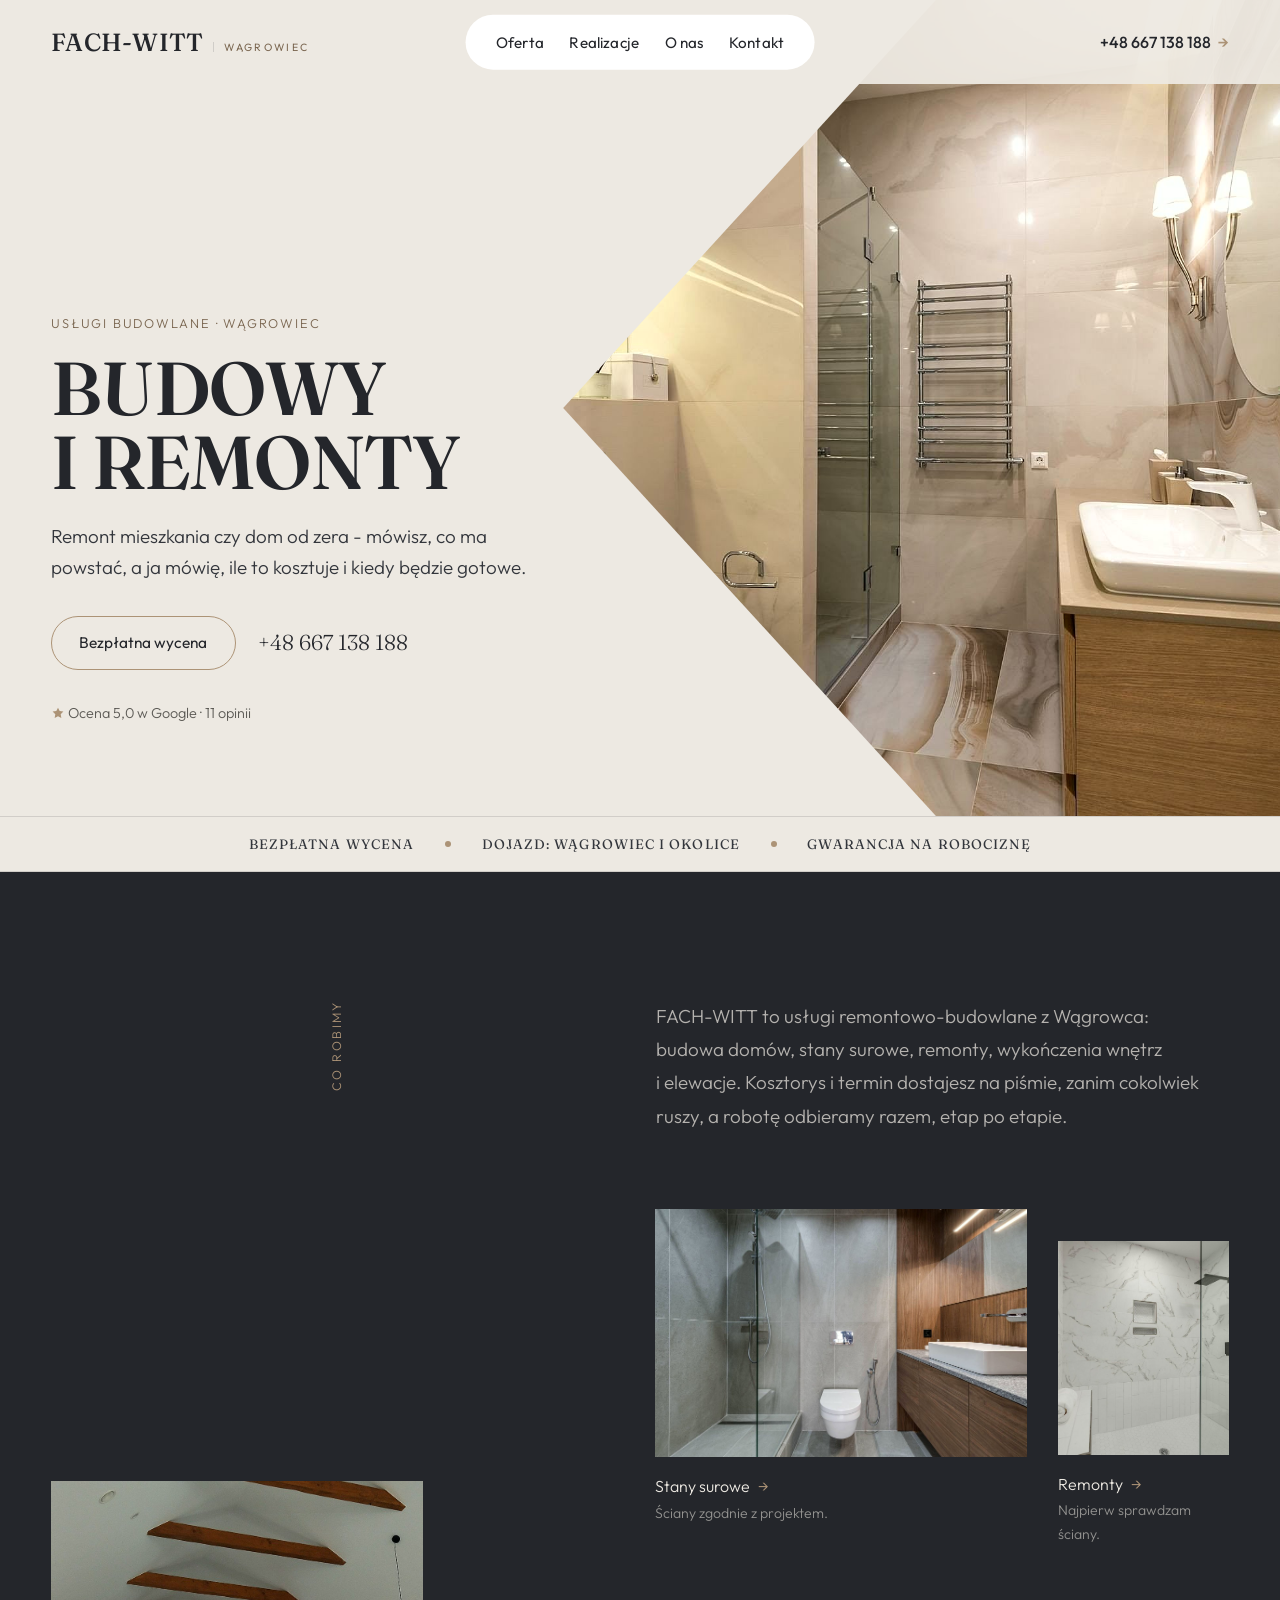
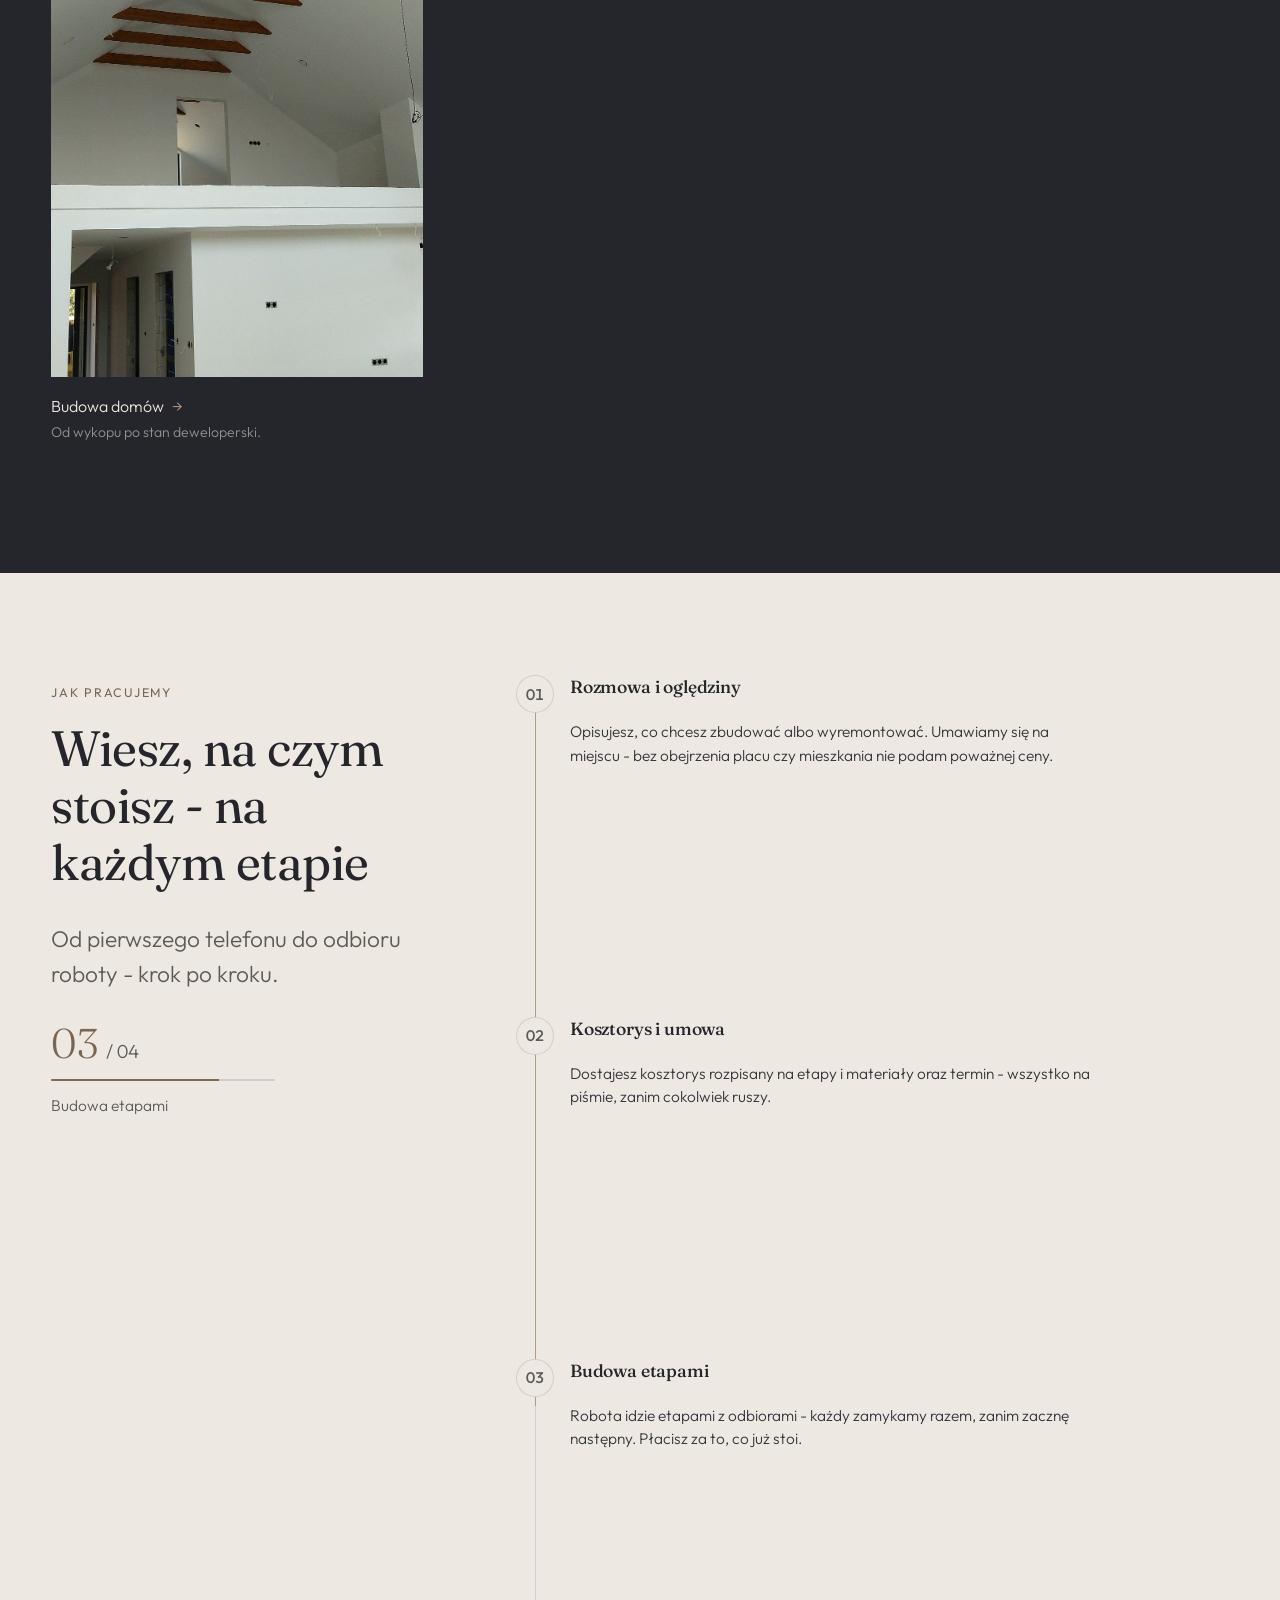
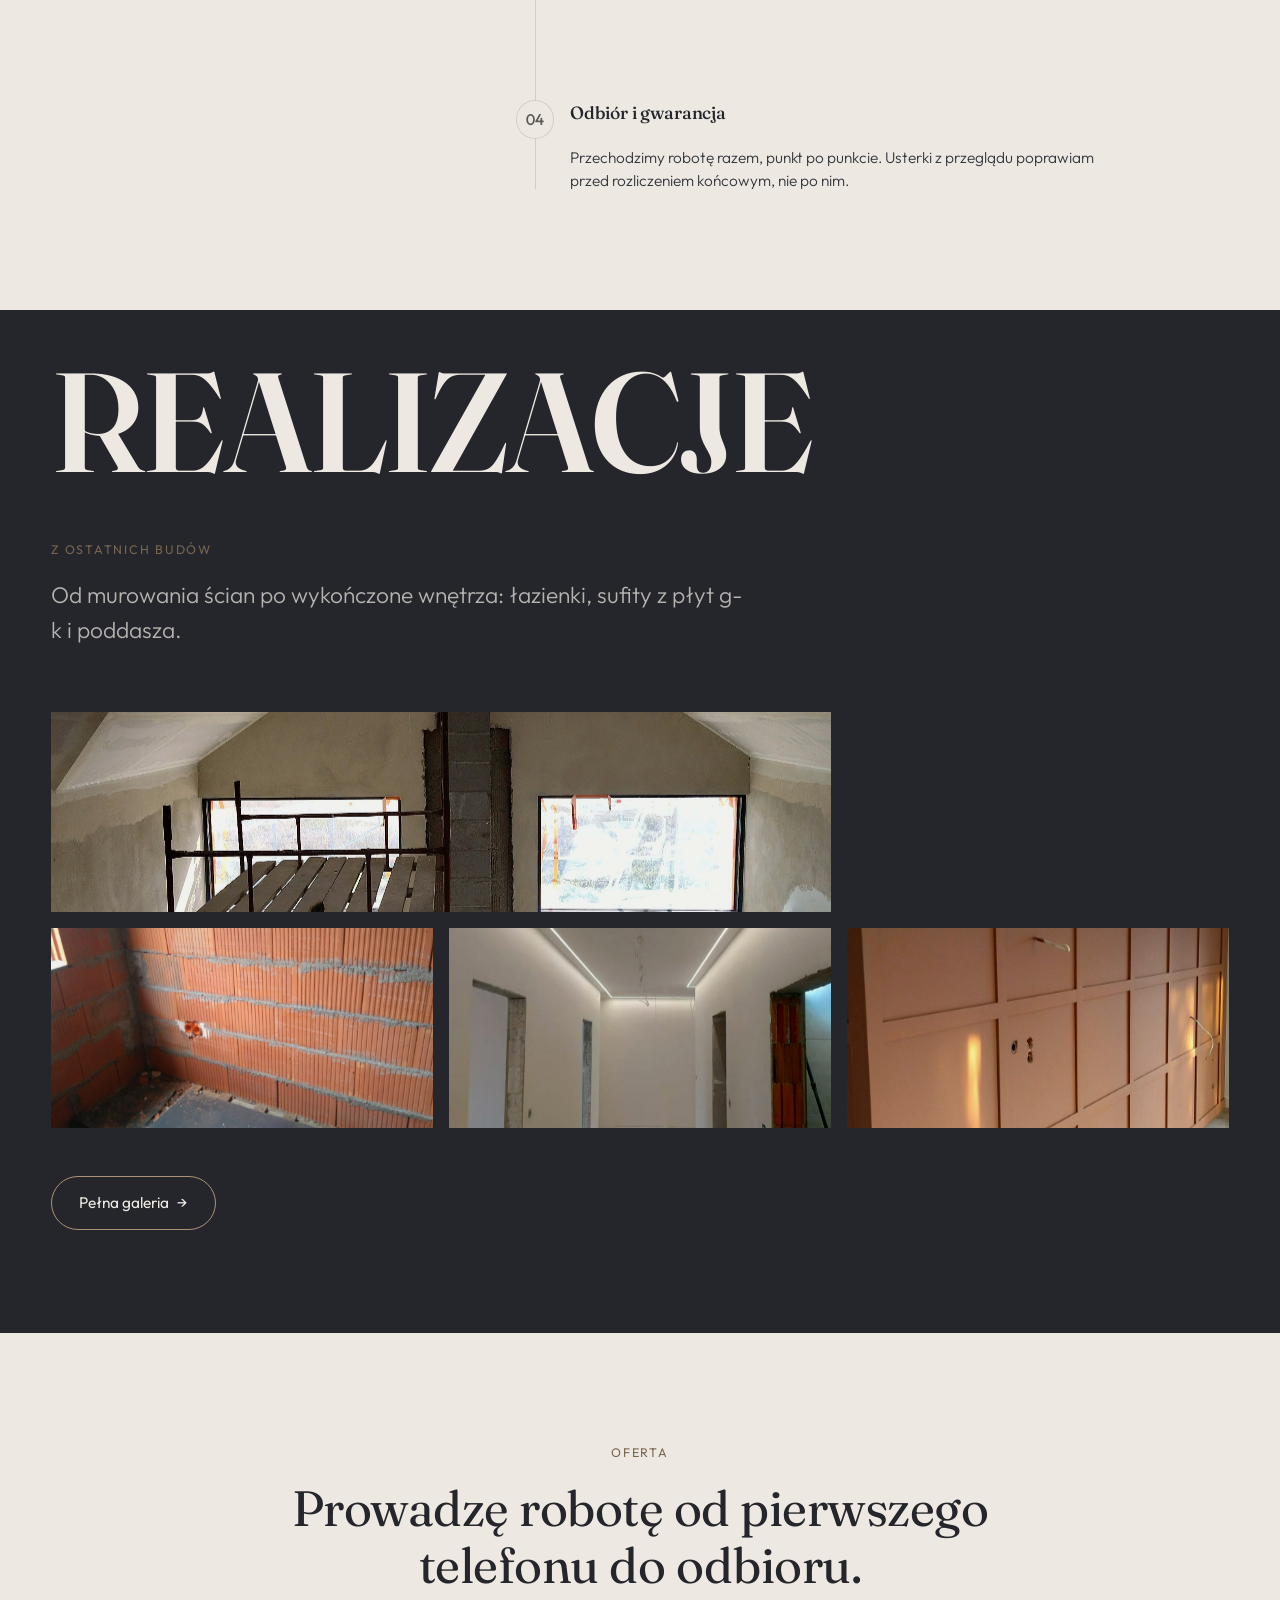
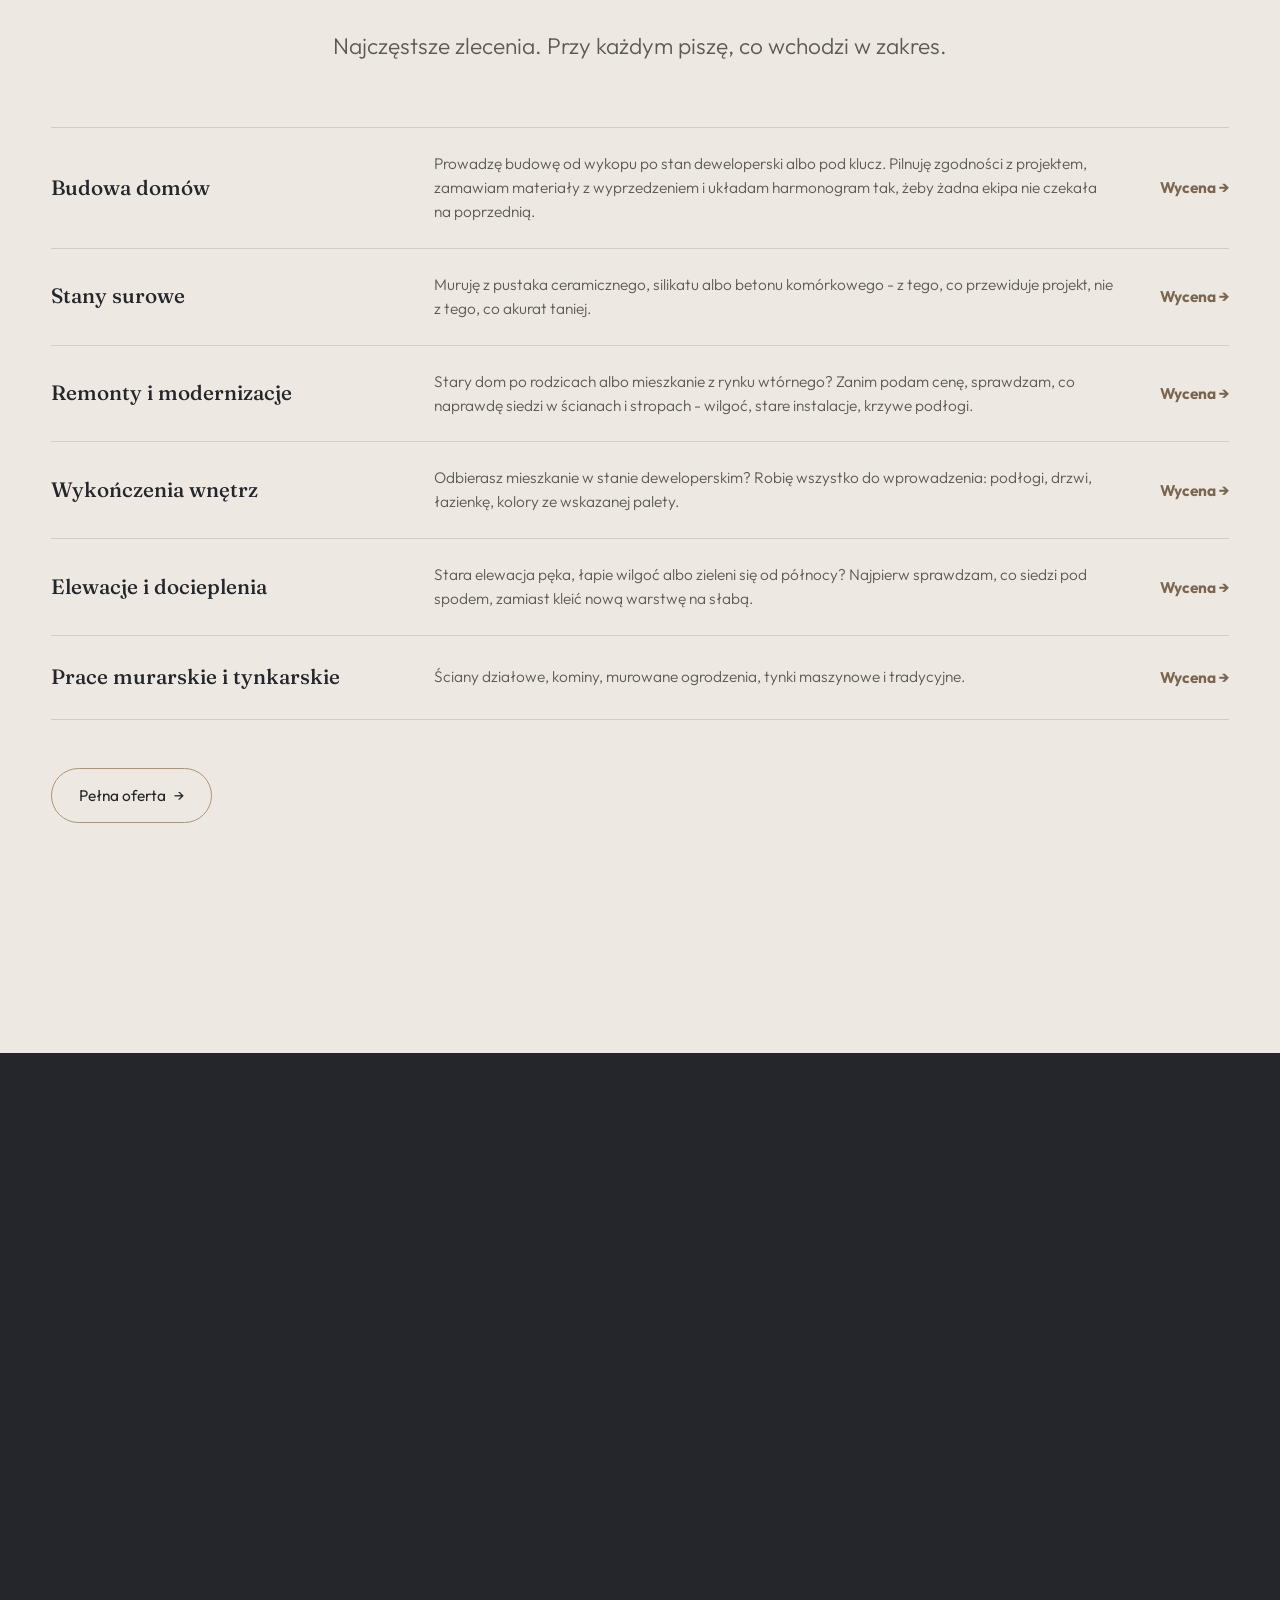
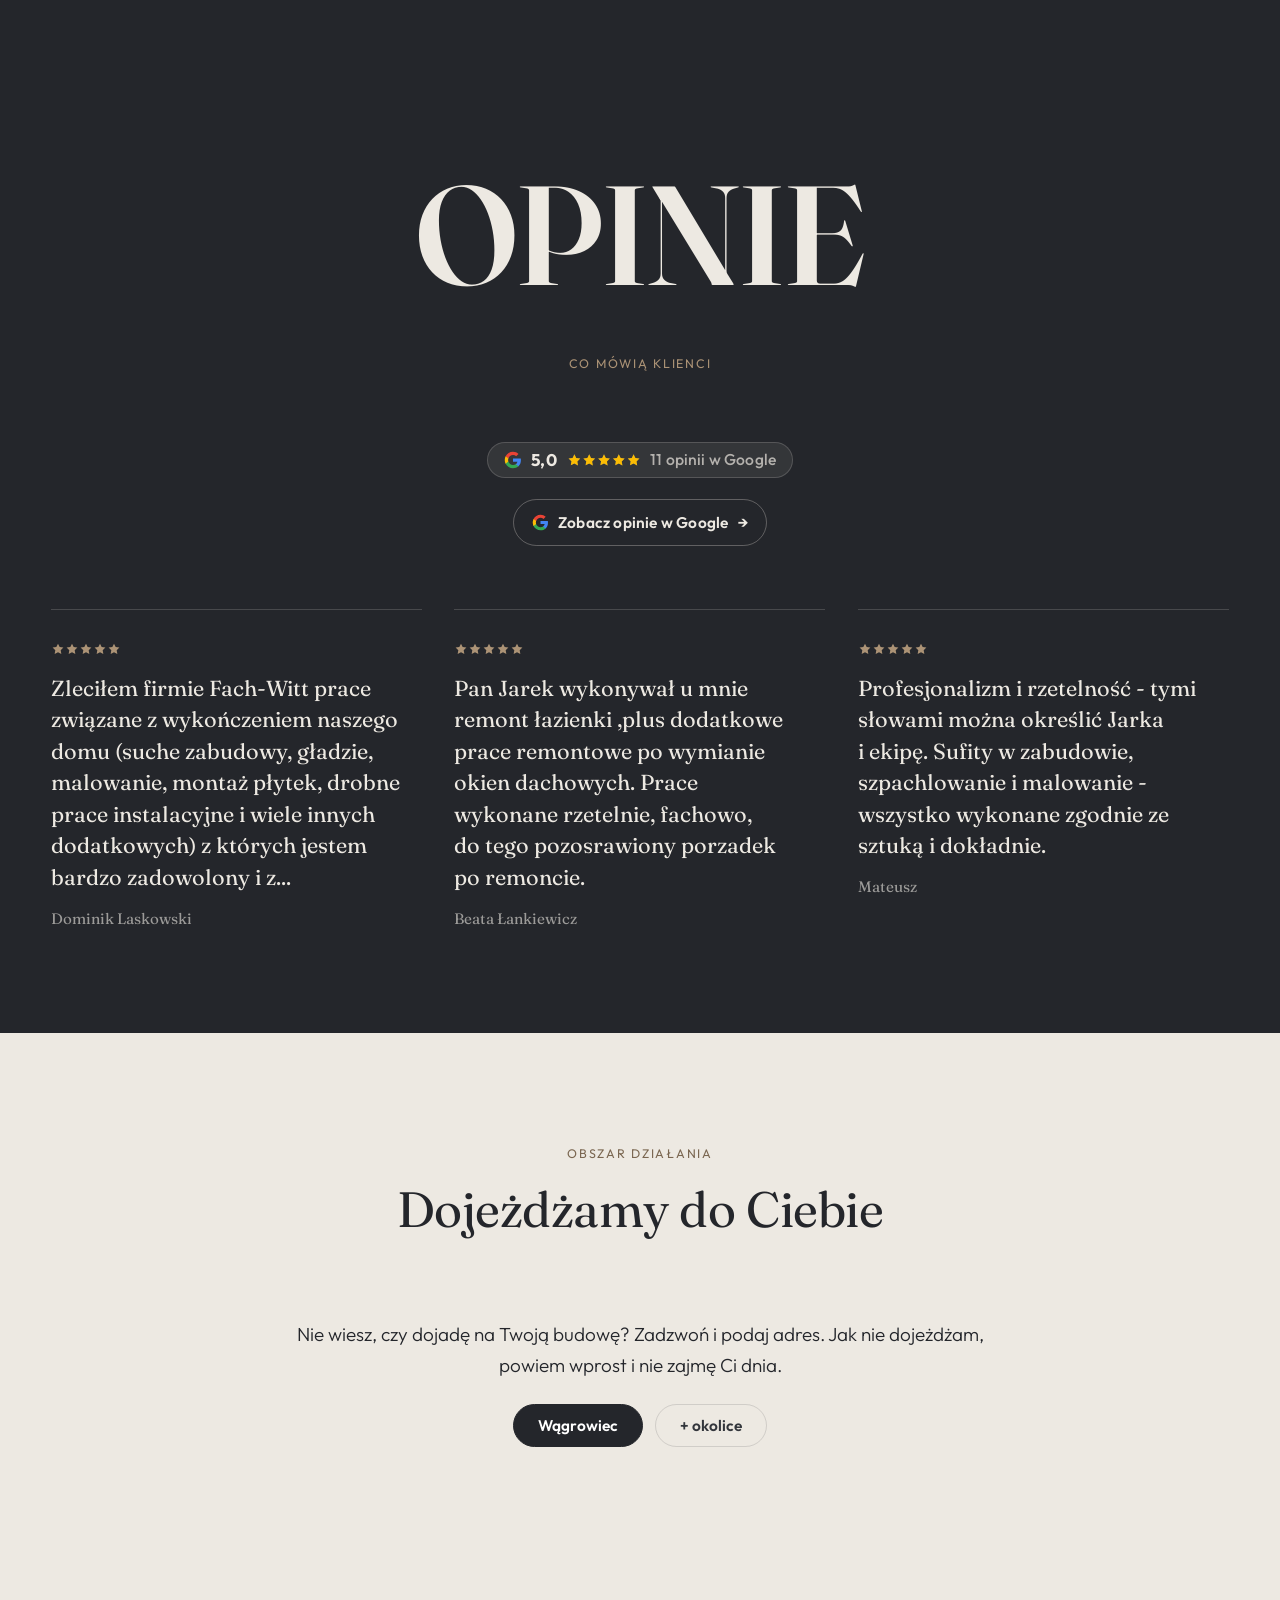
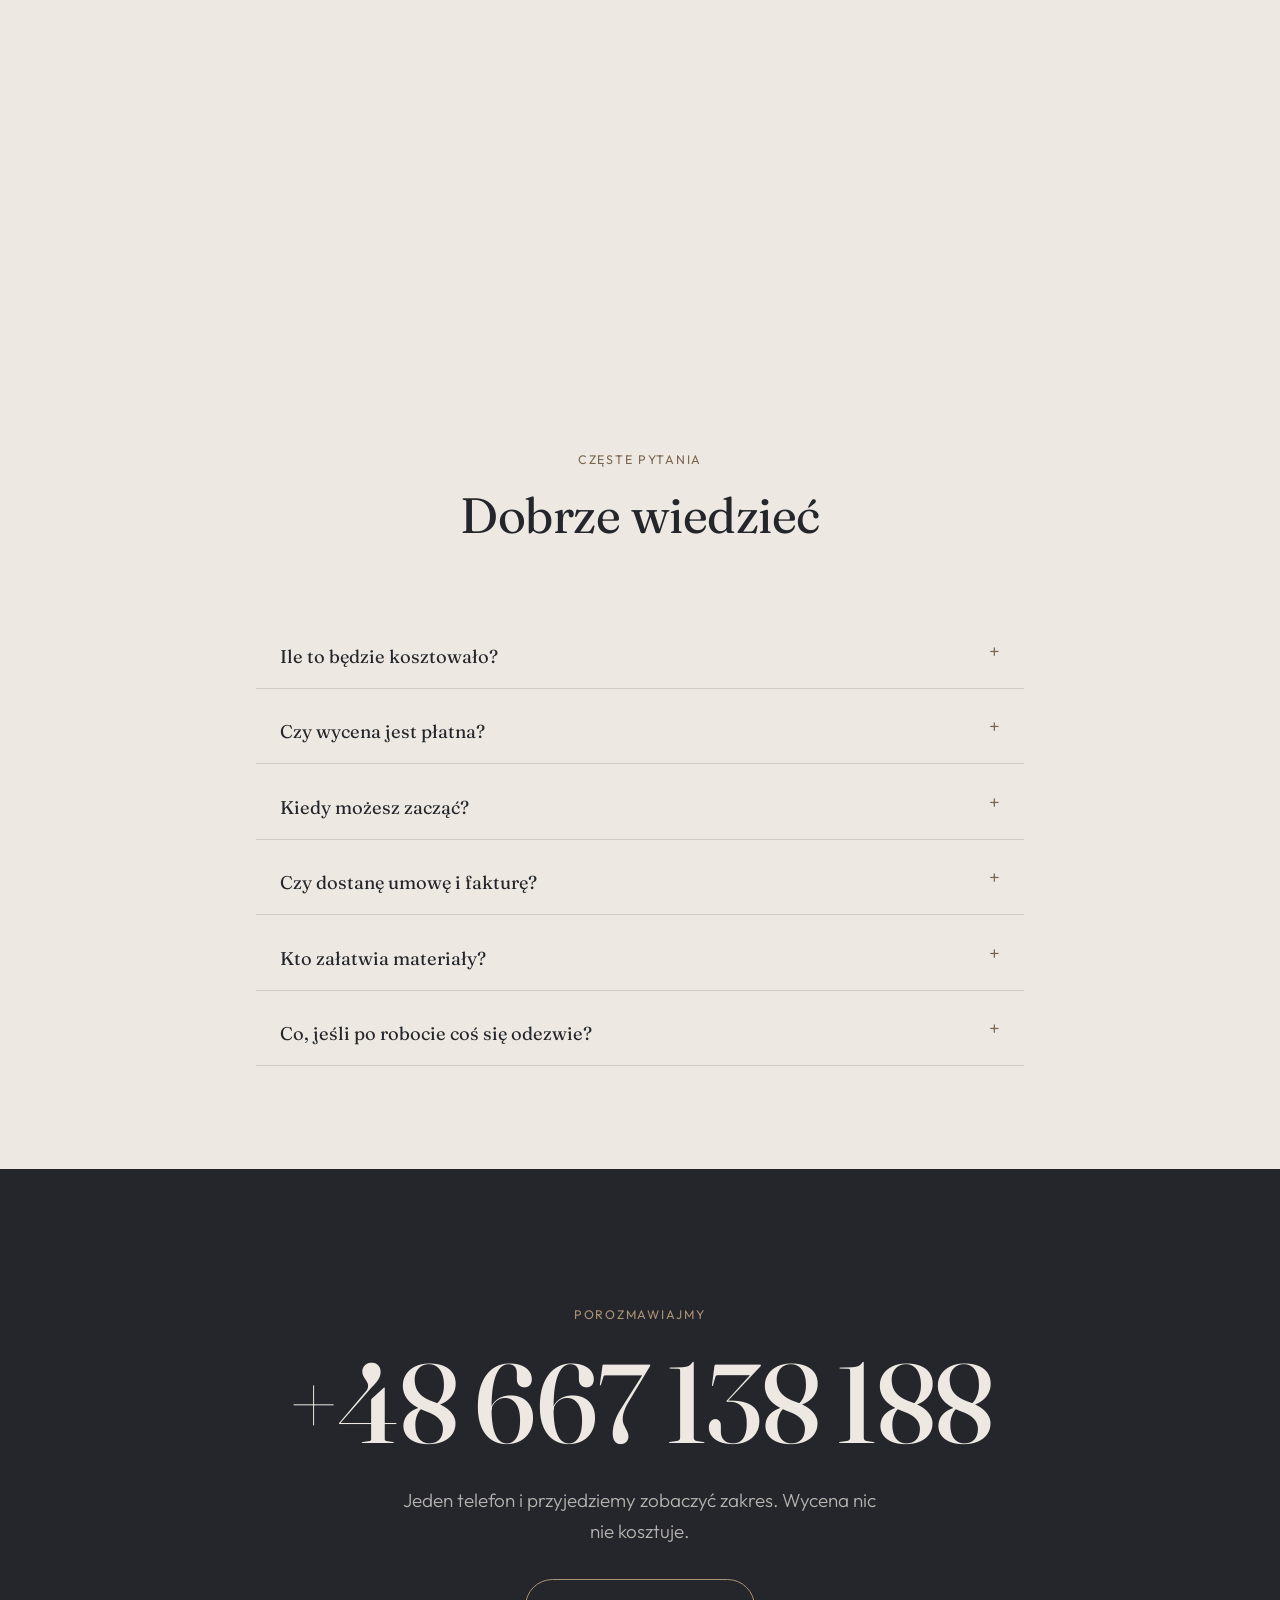
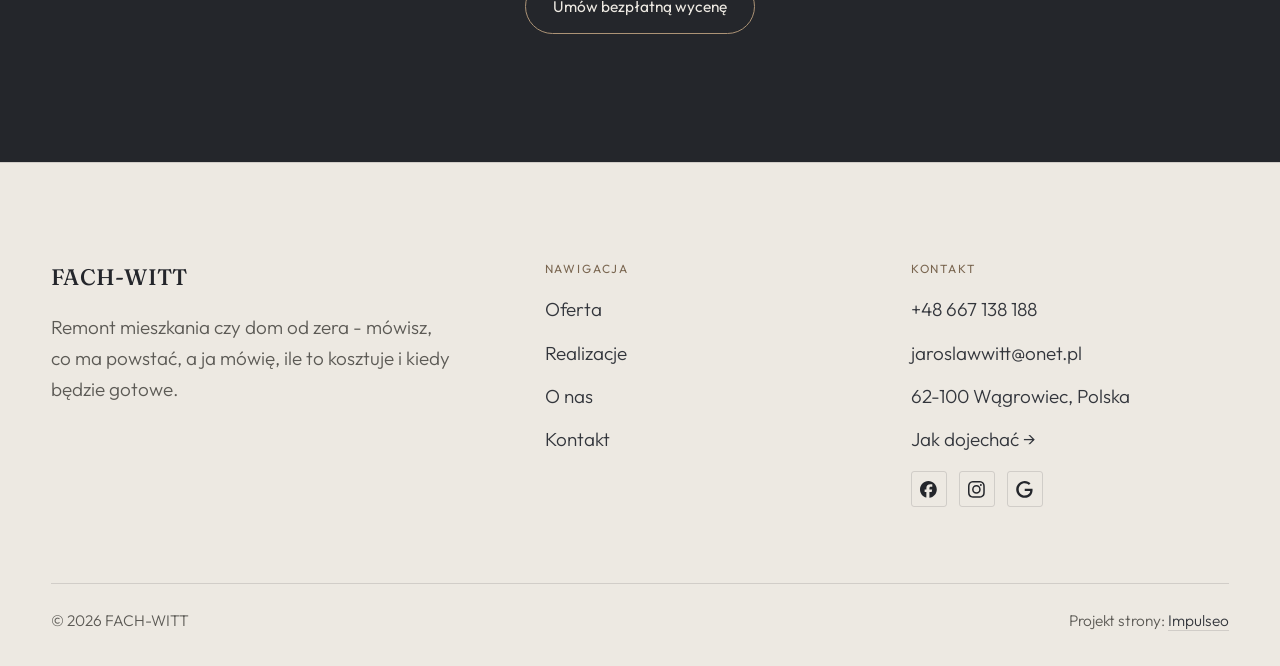
==== commit 76cee1e3: "[claude-edit][cmt:9a5f71d6-06fd-46c7-b076-2fccf23be3dd] przerobka wygladu na styl klindworthroofing." ====
--- a/index.html
+++ b/index.html
@@ -20,8 +20,9 @@
 <script type="application/ld+json">{"@context": "https://schema.org", "@type": "GeneralContractor", "name": "FACH-WITT", "url": "https://kris20032.github.io/fach-witt/", "telephone": "+48667138188", "image": "https://kris20032.github.io/fach-witt/img/og.jpg", "areaServed": "Wągrowiec", "sameAs": ["https://maps.google.com/?cid=9939245870071125275&g_mp=Cidnb29nbGUubWFwcy5wbGFjZXMudjEuUGxhY2VzLlNlYXJjaFRleHQQAhgEIAA", "https://www.facebook.com/p/Us%C5%82ugi-remontowo-budowlane-Fach-Witt-Jaroslaw-Witt-100048654896059/", "https://www.instagram.com/jaroslawwitt/"]}</script>
 <link rel="preconnect" href="https://fonts.googleapis.com">
 <link rel="preconnect" href="https://fonts.gstatic.com" crossorigin>
-<link href="https://fonts.googleapis.com/css2?family=Space+Grotesk:wght@500;600;700&family=DM+Sans:opsz,wght@9..40,400;9..40,500;9..40,600&display=swap" rel="stylesheet">
+<link href="https://fonts.googleapis.com/css2?family=Fraunces:opsz,wght@9..144,400;9..144,500;9..144,600&family=Outfit:wght@300;400;500&display=swap" rel="stylesheet">
 <link rel="stylesheet" href="assets/styles.css?v=001f821d">
+<link rel="stylesheet" href="assets/kw.css?v=kw1">
 </head>
 <body>
 
@@ -35,24 +36,24 @@
       <a href="kontakt.html">Kontakt</a>
       <a href="tel:+48667138188" class="btn btn-accent">Zadzwoń +48 667 138 188</a>
     </nav>
+    <a class="kw-navtel" href="tel:+48667138188"><span class="kw-navtel-lab">Zadzwoń</span> <span class="kw-navtel-num">+48 667 138 188</span> <span class="arr">→</span></a>
     <button class="nav-toggle" aria-label="Menu"><span></span><span></span><span></span></button>
   </div>
 </header>
 
 <main>
-<section class="hero-fach">
-  <img class="hf-photo" src="img/hero.jpg" fetchpriority="high" data-rotate="img/g1.jpg|img/g3.jpg" alt="FACH-WITT" width="1880" height="1255">
-  <div class="hf-panel">
-    <div class="hf-inner">
-      <span class="hf-kicker">Usługi budowlane</span>
-      <h1 class="hf-title">Stawiam ściany, których nie trzeba poprawiać. <em></em></h1>
-      <p class="hf-lead">Remont mieszkania czy dom od zera - mówisz, co ma powstać, a ja mówię, ile to kosztuje i kiedy będzie gotowe.</p>
-      <a class="hf-phone" href="tel:+48667138188"><span class="hf-phone-lab">Zadzwoń teraz</span><span class="hf-phone-num"><svg class="ico-tel" width="16" height="16" viewBox="0 0 24 24" fill="none" aria-hidden="true"><path d="M6.6 10.8a15.5 15.5 0 0 0 6.6 6.6l2.2-2.2a1 1 0 0 1 1-.24 11.4 11.4 0 0 0 3.6.58 1 1 0 0 1 1 1V20a1 1 0 0 1-1 1A17 17 0 0 1 3 4a1 1 0 0 1 1-1h3.5a1 1 0 0 1 1 1c0 1.25.2 2.46.58 3.6a1 1 0 0 1-.25 1l-2.23 2.2Z" fill="currentColor"/></svg> +48 667 138 188</span></a>
-      <div class="hf-actions">
-        <a href="kontakt.html" class="btn btn-accent">Zadzwoń: +48 667 138 188 <span class="arr">→</span></a>
-        <a href="tel:+48667138188" class="btn btn-ghost hf-ghost">Zadzwoń +48 667 138 188</a>
-      </div>
-      <div class="hf-trust"><svg class="ico-star" width="14" height="14" viewBox="0 0 24 24" style="vertical-align:-2px" aria-hidden="true"><path d="M12 2.8l2.85 5.8 6.4.93-4.63 4.5 1.1 6.37L12 17.4l-5.72 3 1.1-6.37-4.63-4.5 6.4-.93L12 2.8Z" fill="currentColor"/></svg> Ocena 5,0 w Google · 11 opinii</div>
+<section class="kw-hero">
+  <div class="kw-hero-img"><img src="img/hero.jpg" fetchpriority="high" alt="Wykończona łazienka - jasne płytki i drewniana szafka" width="1880" height="1255"></div>
+  <div class="kw-hero-inner">
+    <div class="kw-hero-copy">
+      <span class="kw-kicker">Usługi budowlane · Wągrowiec</span>
+      <h1 class="kw-h1">Budowy<br>i remonty</h1>
+      <p class="kw-lead">Remont mieszkania czy dom od zera - mówisz, co ma powstać, a ja mówię, ile to kosztuje i kiedy będzie gotowe.</p>
+      <div class="kw-actions">
+        <a href="kontakt.html" class="btn btn-ghost">Bezpłatna wycena</a>
+        <a class="kw-tel" href="tel:+48667138188">+48 667 138 188</a>
+      </div>
+      <div class="kw-trust"><svg class="ico-star" width="14" height="14" viewBox="0 0 24 24" style="vertical-align:-2px" aria-hidden="true"><path d="M12 2.8l2.85 5.8 6.4.93-4.63 4.5 1.1 6.37L12 17.4l-5.72 3 1.1-6.37-4.63-4.5 6.4-.93L12 2.8Z" fill="currentColor"/></svg> Ocena 5,0 w Google · 11 opinii</div>
     </div>
   </div>
 </section>
@@ -61,21 +62,16 @@
     <ul class="fp-row reveal"><li>Bezpłatna wycena</li><li>Dojazd: Wągrowiec i okolice</li><li>Gwarancja na robociznę</li></ul>
   </div>
 </section>
-<section class="opinie-mini" aria-label="Opinie klientów">
-  <div class="wrap">
-    <div class="om-row">
-      <div class="om-item reveal"><blockquote>„Zleciłem firmie Fach-Witt prace związane z wykończeniem naszego domu (suche zabudowy, gładzie, malowanie, m…”</blockquote><span class="om-autor">Dominik Laskowski</span></div>
-      <div class="om-item reveal"><blockquote>„Pan Jarek wykonywał u mnie remont łazienki ,plus dodatkowe prace remontowe po wymianie okien dachowych.”</blockquote><span class="om-autor">Beata Łankiewicz</span></div>
-      <div class="om-item reveal"><blockquote>„Profesjonalizm i rzetelność - tymi słowami można określić Jarka i ekipę.”</blockquote><span class="om-autor">Mateusz</span></div>
-    </div>
-  </div>
-</section>
-<section class="gateways-band">
-  <div class="wrap">
-    <div class="gateways">
-      <a href="oferta.html" class="gateway reveal"><img src="img/g2.jpg" alt="Budowa domów" loading="lazy" width="942" height="2048" decoding="async"><span class="g-ttl">Budowa domów</span></a>
-      <a href="oferta.html" class="gateway reveal"><img src="img/g4.jpg" alt="Stany surowe" loading="lazy" width="1600" height="1066" decoding="async"><span class="g-ttl">Stany surowe</span></a>
-      <a href="oferta.html" class="gateway reveal"><img src="img/g5.jpg" alt="Remonty i modernizacje" loading="lazy" width="1600" height="1067" decoding="async"><span class="g-ttl">Remonty i modernizacje</span></a>
+<section class="kw-what">
+  <div class="wrap">
+    <div class="kw-what-top reveal">
+      <span class="kw-vert">Co robimy</span>
+      <p class="kw-what-txt">FACH-WITT to usługi remontowo-budowlane z Wągrowca: budowa domów, stany surowe, remonty, wykończenia wnętrz i elewacje. Kosztorys i termin dostajesz na piśmie, zanim cokolwiek ruszy, a robotę odbieramy razem, etap po etapie.</p>
+    </div>
+    <div class="kw-what-grid">
+      <a href="oferta.html" class="kw-feat kw-feat--a reveal"><span class="kw-feat-img"><img src="img/g4.jpg" alt="Stany surowe" loading="lazy" width="1600" height="1066" decoding="async"></span><span class="kw-feat-t">Stany surowe <span class="arr">→</span></span><span class="kw-feat-s">Ściany zgodnie z projektem.</span></a>
+      <a href="oferta.html" class="kw-feat kw-feat--b reveal"><span class="kw-feat-img"><img src="img/g5.jpg" alt="Remonty i modernizacje" loading="lazy" width="1600" height="1067" decoding="async"></span><span class="kw-feat-t">Remonty <span class="arr">→</span></span><span class="kw-feat-s">Najpierw sprawdzam ściany.</span></a>
+      <a href="oferta.html" class="kw-feat kw-feat--c reveal"><span class="kw-feat-img"><img src="img/g2.jpg" alt="Budowa domów" loading="lazy" width="942" height="2048" decoding="async"></span><span class="kw-feat-t">Budowa domów <span class="arr">→</span></span><span class="kw-feat-s">Od wykopu po stan deweloperski.</span></a>
     </div>
   </div>
 </section>
@@ -99,11 +95,11 @@
     </ol>
   </div>
 </section>
-<section>
-  <div class="wrap">
+<section class="kw-work">
+  <div class="wrap">
+    <h2 class="kw-giant reveal">Realizacje</h2>
     <div class="head reveal">
-      <span class="eyebrow">Realizacje</span>
-      <h2>Z ostatnich budów</h2>
+      <span class="eyebrow">Z ostatnich budów</span>
       <p>Od murowania ścian po wykończone wnętrza: łazienki, sufity z płyt g-k i poddasza.</p>
     </div>
     <div class="gallery">
@@ -113,14 +109,14 @@
       <div class="tile t-third reveal"><img src="img/g9.jpg" alt="FACH-WITT" loading="lazy" width="690" height="684" decoding="async"></div>
       <div class="tile t-third reveal"><img src="img/g10.jpg" alt="FACH-WITT" loading="lazy" width="942" height="2048" decoding="async"></div>
     </div>
-    <div style="margin-top:var(--space-7)" class="reveal"><a href="realizacje.html" class="btn btn-accent">Pełna galeria <span class="arr">→</span></a></div>
+    <div style="margin-top:var(--space-7)" class="reveal"><a href="realizacje.html" class="btn btn-ghost">Pełna galeria <span class="arr">→</span></a></div>
   </div>
 </section>
 <section class="fach-uslugi">
   <div class="wrap">
     <div class="head reveal">
       <span class="eyebrow">Oferta</span>
-      <h2>Co robię</h2>
+      <h2>Prowadzę robotę od pierwszego telefonu do odbioru.</h2>
       <p>Najczęstsze zlecenia. Przy każdym piszę, co wchodzi w zakres.</p>
     </div>
     <ul class="fu-list">
@@ -139,9 +135,9 @@
 </section>
 <section class="opinie">
   <div class="wrap">
+    <h2 class="kw-giant reveal">Opinie</h2>
     <div class="head center reveal">
-      <span class="eyebrow">Opinie</span>
-      <h2>Co mówią klienci</h2>
+      <span class="eyebrow">Co mówią klienci</span>
     </div>
     <p class="op-meta reveal"><span class="g-badge"><svg class="gb-ico" viewBox="0 0 24 24" width="18" height="18" aria-hidden="true"><path fill="#4285F4" d="M22.56 12.25c0-.78-.07-1.53-.2-2.25H12v4.26h5.92c-.26 1.37-1.04 2.53-2.21 3.31v2.77h3.57c2.08-1.92 3.28-4.74 3.28-8.09z"/><path fill="#34A853" d="M12 23c2.97 0 5.46-.98 7.28-2.66l-3.57-2.77c-.98.66-2.23 1.06-3.71 1.06-2.86 0-5.29-1.93-6.16-4.53H2.18v2.84C3.99 20.53 7.7 23 12 23z"/><path fill="#FBBC05" d="M5.84 14.09c-.22-.66-.35-1.36-.35-2.09s.13-1.43.35-2.09V7.07H2.18C1.43 8.55 1 10.22 1 12s.43 3.45 1.18 4.93l2.85-2.22.81-.62z"/><path fill="#EA4335" d="M12 5.38c1.62 0 3.06.56 4.21 1.64l3.15-3.15C17.45 2.09 14.97 1 12 1 7.7 1 3.99 3.47 2.18 7.07l3.66 2.84c.87-2.6 3.3-4.53 6.16-4.53z"/></svg><b class="gb-ocena">5,0</b><svg class="gb-stars" viewBox="0 0 90 18" width="74" height="14.8" aria-hidden="true"><g fill="currentColor" opacity=".26"><path transform="translate(0,0)" d="M9 1.6l2.2 4.46 4.92.72-3.56 3.47.84 4.9L9 12.74l-4.4 2.31.84-4.9L1.88 6.68l4.92-.72L9 1.6Z"/><path transform="translate(18,0)" d="M9 1.6l2.2 4.46 4.92.72-3.56 3.47.84 4.9L9 12.74l-4.4 2.31.84-4.9L1.88 6.68l4.92-.72L9 1.6Z"/><path transform="translate(36,0)" d="M9 1.6l2.2 4.46 4.92.72-3.56 3.47.84 4.9L9 12.74l-4.4 2.31.84-4.9L1.88 6.68l4.92-.72L9 1.6Z"/><path transform="translate(54,0)" d="M9 1.6l2.2 4.46 4.92.72-3.56 3.47.84 4.9L9 12.74l-4.4 2.31.84-4.9L1.88 6.68l4.92-.72L9 1.6Z"/><path transform="translate(72,0)" d="M9 1.6l2.2 4.46 4.92.72-3.56 3.47.84 4.9L9 12.74l-4.4 2.31.84-4.9L1.88 6.68l4.92-.72L9 1.6Z"/></g><clipPath id="gs1000"><rect x="0" y="0" width="90.0" height="18"/></clipPath><g fill="#FBBC04" clip-path="url(#gs1000)"><path transform="translate(0,0)" d="M9 1.6l2.2 4.46 4.92.72-3.56 3.47.84 4.9L9 12.74l-4.4 2.31.84-4.9L1.88 6.68l4.92-.72L9 1.6Z"/><path transform="translate(18,0)" d="M9 1.6l2.2 4.46 4.92.72-3.56 3.47.84 4.9L9 12.74l-4.4 2.31.84-4.9L1.88 6.68l4.92-.72L9 1.6Z"/><path transform="translate(36,0)" d="M9 1.6l2.2 4.46 4.92.72-3.56 3.47.84 4.9L9 12.74l-4.4 2.31.84-4.9L1.88 6.68l4.92-.72L9 1.6Z"/><path transform="translate(54,0)" d="M9 1.6l2.2 4.46 4.92.72-3.56 3.47.84 4.9L9 12.74l-4.4 2.31.84-4.9L1.88 6.68l4.92-.72L9 1.6Z"/><path transform="translate(72,0)" d="M9 1.6l2.2 4.46 4.92.72-3.56 3.47.84 4.9L9 12.74l-4.4 2.31.84-4.9L1.88 6.68l4.92-.72L9 1.6Z"/></g></svg><span class="gb-txt">11 opinii w Google</span></span></p>
     <p class="op-meta reveal"><a class="op-google" href="https://maps.google.com/?cid=9939245870071125275&amp;g_mp=Cidnb29nbGUubWFwcy5wbGFjZXMudjEuUGxhY2VzLlNlYXJjaFRleHQQAhgEIAA" target="_blank" rel="noopener"><svg class="op-g-ico" viewBox="0 0 24 24" width="17" height="17" aria-hidden="true"><path fill="#4285F4" d="M22.56 12.25c0-.78-.07-1.53-.2-2.25H12v4.26h5.92c-.26 1.37-1.04 2.53-2.21 3.31v2.77h3.57c2.08-1.92 3.28-4.74 3.28-8.09z"/><path fill="#34A853" d="M12 23c2.97 0 5.46-.98 7.28-2.66l-3.57-2.77c-.98.66-2.23 1.06-3.71 1.06-2.86 0-5.29-1.93-6.16-4.53H2.18v2.84C3.99 20.53 7.7 23 12 23z"/><path fill="#FBBC05" d="M5.84 14.09c-.22-.66-.35-1.36-.35-2.09s.13-1.43.35-2.09V7.07H2.18C1.43 8.55 1 10.22 1 12s.43 3.45 1.18 4.93l2.85-2.22.81-.62z"/><path fill="#EA4335" d="M12 5.38c1.62 0 3.06.56 4.21 1.64l3.15-3.15C17.45 2.09 14.97 1 12 1 7.7 1 3.99 3.47 2.18 7.07l3.66 2.84c.87-2.6 3.3-4.53 6.16-4.53z"/></svg><span>Zobacz opinie w Google</span><span class="arr">→</span></a></p>
@@ -181,17 +177,12 @@
     </div>
   </div>
 </section>
-<section class="cta">
-  <div class="wrap">
-    <div class="reveal">
-      <span class="eyebrow">Współpraca</span>
-      <h2>Potrzebujesz fachowca? Wycenimy za darmo.</h2>
-      <p>Jeden telefon i przyjedziemy zobaczyć zakres. Wycena nic nie kosztuje.</p>
-    </div>
-    <div class="cta-actions reveal">
-      <a href="kontakt.html" class="btn btn-light">Zadzwoń: +48 667 138 188 <span class="arr">→</span></a>
-      <a href="tel:+48667138188" class="btn btn-ghost btn-ghost-cta">+48 667 138 188</a>
-    </div>
+<section class="kw-cta">
+  <div class="wrap reveal">
+    <span class="eyebrow">Porozmawiajmy</span>
+    <a class="kw-cta-num" href="tel:+48667138188">+48 667 138 188</a>
+    <p>Jeden telefon i przyjedziemy zobaczyć zakres. Wycena nic nie kosztuje.</p>
+    <a href="kontakt.html" class="btn btn-ghost">Umów bezpłatną wycenę</a>
   </div>
 </section>
 </main>
--- a/assets/kw.css
+++ b/assets/kw.css
@@ -0,0 +1,203 @@
+/* ============================================================
+   SKÓRKA „KLINDWORTH" (27.10.2026, prośba Szymona z karty):
+   kremowe tło, grafit, brąz; szeryfowe nagłówki WERSALIKAMI,
+   lekki bezszeryfowy tekst, przyciski-pigułki z cienką ramką,
+   hero z ukośnie przyciętym zdjęciem, ogromne słowa-nagłówki
+   w ciemnych sekcjach, wielki numer telefonu na końcu.
+   Plik ładowany PO styles.css, więc ten :root wygrywa.
+   ============================================================ */
+:root{
+  --paper:#EDE9E2;
+  --paper-2:#E4DFD6;
+  --paper-3:#E4DFD6;
+  --ink:#24262B;
+  --ink-soft:#33363C;
+  --muted:#5C5A55;
+  --line:rgba(36,38,43,.14);
+  --accent:#AC9376;
+  --accent-d:#7E6A52;
+  --accent-soft:rgba(172,147,118,.14);
+  --accent-text:#7A6650;
+  --gold:#AC9376;
+  --dark:#24262B;
+  --font-display:'Fraunces','Times New Roman',serif;
+  --font-body:'Outfit','Helvetica Neue',sans-serif;
+  --kw-cream-soft:rgba(237,233,226,.72);
+}
+body{background:var(--paper);color:var(--ink);font-weight:300}
+p{font-weight:300}
+h1,h2,h3{font-family:var(--font-display);font-weight:500;letter-spacing:-.01em;color:var(--ink)}
+h2{text-transform:none;font-weight:400;line-height:1.15}
+.eyebrow{font-family:var(--font-body);font-weight:400;letter-spacing:.14em;color:var(--accent-text);font-size:.78rem}
+.eyebrow::before{display:none}
+.head h2::after,.head.center h2::after{display:none}
+
+/* ---------- PRZYCISKI = pigułki z cienką ramką ---------- */
+.btn,.btn-accent,.btn-ghost,.btn-light{border-radius:999px;font-family:var(--font-body);font-weight:400;
+  letter-spacing:0;text-transform:none;box-shadow:none;background:transparent;color:var(--ink);
+  border:1px solid var(--accent);padding:.85rem 1.7rem}
+.btn-accent:hover,.btn-ghost:hover,.btn-light:hover{background:var(--accent);border-color:var(--accent);color:#fff;transform:none;box-shadow:none}
+.btn::after{display:none}
+
+/* ---------- NAGŁÓWEK: marka z lewej, menu w białej pigułce na środku, telefon z prawej ---------- */
+.nav,.nav.nav-solid{background:color-mix(in srgb,var(--paper) 94%,transparent);border-bottom:0;box-shadow:none}
+.nav::after{display:none}
+.nav .brand .name,.nav.nav-solid .brand .name{font-family:var(--font-display);font-weight:500;color:var(--ink);
+  text-transform:none;letter-spacing:.01em;font-size:1.55rem}
+.nav .brand .sub,.nav.nav-solid .brand .sub{color:var(--accent-text);border-left-color:var(--line);font-weight:400}
+.nav .nav-links a:not(.btn-accent),.nav.nav-solid .nav-links a:not(.btn-accent){color:var(--ink);text-transform:none;
+  letter-spacing:.01em;font-size:.95rem;font-weight:400}
+.nav .nav-links a:not(.btn-accent)::after{background:var(--accent)}
+.nav .nav-toggle span,.nav.nav-solid .nav-toggle span{background:var(--ink)}
+@media(min-width:681px){
+  .nav .nav-inner{height:84px}
+  .nav.is-stuck .nav-inner{height:72px}
+  .nav .nav-links{padding-right:0;flex:0 0 auto;position:absolute;left:50%;top:50%;translate:-50% -50%;
+    background:#fff;border-radius:999px;padding:.55rem 1.9rem;gap:clamp(1.1rem,2vw,1.8rem)}
+  .nav .nav-links a.btn-accent,.nav:not(.nav-solid) .nav-links a.btn-accent{display:none}
+  .kw-navtel{display:inline-flex;align-items:center;gap:.45em;margin-left:auto;font-size:1rem;font-weight:500;color:var(--ink);white-space:nowrap}
+  .kw-navtel .arr{color:var(--accent)}
+  .kw-navtel:hover{color:var(--accent-text)}
+  .kw-navtel .kw-navtel-lab{display:none}
+}
+@media(min-width:681px) and (max-width:1100px){
+  .kw-navtel .kw-navtel-num{display:none}
+  .kw-navtel .kw-navtel-lab{display:inline}
+}
+@media(max-width:680px){
+  .kw-navtel{display:none}
+  .nav .nav-links{background:var(--paper)}
+  .nav .nav-links a.btn-accent{background:var(--ink);border-color:var(--ink);color:#fff}
+}
+
+/* ---------- HERO: tekst na kremie, zdjęcie przycięte w kształt „<" ---------- */
+.kw-hero{position:relative;min-height:calc(100svh - 84px);display:flex;align-items:flex-end;overflow:hidden;
+  padding-block:clamp(3rem,8vh,6rem) clamp(3.5rem,10vh,7rem);background:var(--paper)}
+.kw-hero-img{position:absolute;top:0;right:0;bottom:0;width:56%;
+  clip-path:polygon(52% 0,100% 0,100% 100%,52% 100%,0 50%)}
+.kw-hero-img img{width:100%;height:100%;object-fit:cover;display:block}
+.kw-hero-inner{position:relative;z-index:2;width:min(92%,1180px);margin-inline:auto}
+.kw-hero-copy{max-width:min(34rem,40vw)}
+@media(max-width:900px){.kw-hero-copy{max-width:none}}
+.kw-kicker{display:block;font-size:.8rem;letter-spacing:.14em;text-transform:uppercase;color:var(--accent-text);margin-bottom:1.1rem}
+.kw-h1{font-family:var(--font-display);font-weight:600;text-transform:uppercase;line-height:.98;letter-spacing:-.01em;
+  font-size:clamp(2.6rem,1.8rem + 3.6vw,5rem);color:var(--ink)}
+.kw-lead{margin-top:1.4rem;font-size:clamp(1.02rem,.98rem + .25vw,1.18rem);line-height:1.65;max-width:31rem;color:var(--ink-soft)}
+.kw-actions{display:flex;flex-wrap:wrap;align-items:center;gap:1.4rem;margin-top:2rem}
+.kw-tel{font-family:var(--font-display);font-size:1.35rem;color:var(--ink);white-space:nowrap}
+.kw-tel:hover{color:var(--accent-text)}
+.kw-trust{margin-top:2rem;font-size:.9rem;color:var(--muted)}
+.kw-trust .ico-star{color:var(--accent)}
+@media(max-width:900px){
+  .kw-hero{flex-direction:column;align-items:stretch;justify-content:flex-start;min-height:0;padding-top:0}
+  .kw-hero-img{position:relative;width:100%;height:clamp(260px,52vw,420px);clip-path:polygon(0 0,100% 0,100% 100%,0 82%)}
+  .kw-hero-inner{margin-top:2rem}
+}
+
+/* pas obietnic pod hero - cienkie linie zamiast belki */
+.fach-promise{background:var(--paper);border-top:1px solid var(--line);border-bottom:1px solid var(--line)}
+.fach-promise .fp-row li{color:var(--ink-soft);font-weight:400;letter-spacing:.08em}
+.fach-promise .fp-row li::before{background:var(--accent)}
+
+/* ---------- CO ROBIMY: ciemna sekcja, pionowy podpis, zdjęcia „schodkami" ---------- */
+.kw-what{background:var(--dark);color:var(--paper);padding-block:clamp(5rem,10vw,9rem)}
+.kw-what-top{display:grid;grid-template-columns:1fr 1fr;gap:2rem;align-items:start}
+.kw-vert{justify-self:center;writing-mode:vertical-rl;transform:rotate(180deg);font-size:.78rem;letter-spacing:.2em;
+  text-transform:uppercase;color:var(--accent)}
+.kw-what-txt{color:var(--kw-cream-soft);font-size:clamp(1.02rem,.98rem + .25vw,1.18rem);line-height:1.75;max-width:34rem}
+.kw-what-grid{display:grid;grid-template-columns:repeat(12,1fr);gap:clamp(1rem,2.4vw,2rem);margin-top:clamp(3rem,6vw,5rem);align-items:start}
+.kw-feat{display:block;color:var(--paper)}
+.kw-feat-img{overflow:hidden;display:block}
+.kw-feat img{width:100%;height:100%;object-fit:cover;display:block;transition:transform var(--img-dur) var(--img-ease)}
+.kw-feat:hover img{transform:scale(var(--img-zoom))}
+.kw-feat-t{display:block;margin-top:1rem;font-size:1rem;color:var(--paper)}
+.kw-feat-t .arr{color:var(--accent);margin-left:.3em}
+.kw-feat-s{display:block;font-size:.88rem;color:rgba(237,233,226,.55);margin-top:.15rem}
+.kw-feat--a{grid-column:7 / span 4}
+.kw-feat--a .kw-feat-img{aspect-ratio:3/2}
+.kw-feat--b{grid-column:11 / span 2;margin-top:2rem}
+.kw-feat--b .kw-feat-img{aspect-ratio:4/5}
+.kw-feat--c{grid-column:1 / span 4;margin-top:-6rem}
+.kw-feat--c .kw-feat-img{aspect-ratio:3/4}
+@media(max-width:900px){
+  .kw-what-top{grid-template-columns:1fr}
+  .kw-vert{writing-mode:horizontal-tb;transform:none;justify-self:start}
+  .kw-feat--a,.kw-feat--b,.kw-feat--c{grid-column:1 / -1;margin-top:0}
+  .kw-feat--b .kw-feat-img,.kw-feat--c .kw-feat-img{aspect-ratio:3/2}
+}
+
+/* ---------- OGROMNE SŁOWO-NAGŁÓWEK (jak „WORK" / „KUDOS") ---------- */
+.kw-giant,.kw-what .kw-giant,.opinie h2.kw-giant,.kw-work h2.kw-giant{font-family:var(--font-display);font-weight:600;text-transform:uppercase;line-height:.85;letter-spacing:-.02em;
+  font-size:clamp(2.4rem,.4rem + 10.5vw,12rem);overflow-wrap:anywhere;color:var(--paper);margin:0 0 clamp(2rem,4vw,3.5rem)}
+
+/* ---------- REALIZACJE na ciemnym ---------- */
+.kw-work{background:var(--dark);color:var(--paper);padding-top:clamp(2rem,4vw,4rem)}
+.kw-work .head p{color:var(--kw-cream-soft)}
+.kw-work .tile{border-radius:0}
+.kw-work .btn{color:var(--paper)}
+
+/* ---------- PROCES / OFERTA na kremie ---------- */
+.proces,.fach-uslugi,.faq-klinika,.obszar{background:var(--paper)}
+.proc-count .pc-cur,.proces-line .pno{font-family:var(--font-display);color:var(--accent-text)}
+.fu-row .fu-name{font-family:var(--font-display);font-size:1.3rem;font-weight:500}
+.fu-row .fu-cta{color:var(--accent-text)}
+.fach-uslugi .head{text-align:center;margin-inline:auto}
+.fach-uslugi .head h2{max-width:22ch;margin-inline:auto}
+.fach-uslugi .head p{margin-inline:auto}
+
+/* ---------- OPINIE na ciemnym, duże cytaty szeryfem ---------- */
+.opinie{background:var(--dark);color:var(--paper)}
+.opinie .head .eyebrow{color:var(--accent)}
+.opinie .head h2{color:var(--paper)}
+.opinie .op-card{background:transparent;border:0;border-top:1px solid rgba(237,233,226,.18);border-radius:0;box-shadow:none;padding:1.6rem 0 0}
+.opinie .op-card blockquote{font-family:var(--font-display);font-weight:400;font-size:clamp(1.12rem,1rem + .45vw,1.4rem);
+  line-height:1.45;color:var(--paper)}
+.opinie .op-autor{color:rgba(237,233,226,.6);font-weight:400}
+.opinie .op-star{color:var(--accent)}
+.opinie .g-badge{background:rgba(237,233,226,.08);color:var(--paper);border-color:rgba(237,233,226,.18)}
+.opinie .op-google{color:var(--paper);border-color:rgba(237,233,226,.3);background:transparent}
+.opinie .g-badge .gb-txt{color:rgba(237,233,226,.75)}
+
+/* ---------- FAQ ---------- */
+.faq-item{background:transparent;border:0;border-bottom:1px solid var(--line);border-radius:0;box-shadow:none}
+.faq-item summary{font-family:var(--font-display);font-weight:400;font-size:1.15rem}
+
+/* ---------- KOŃCÓWKA: „Porozmawiajmy" + wielki numer ---------- */
+.kw-cta{background:var(--dark);color:var(--paper);text-align:center;padding-block:clamp(5rem,10vw,9rem)}
+.kw-cta .eyebrow{color:var(--accent);justify-content:center}
+.kw-cta-num{display:block;font-family:var(--font-display);font-weight:500;line-height:1;white-space:nowrap;
+  font-size:clamp(2.4rem,.6rem + 8vw,8.5rem);color:var(--paper);margin:1.2rem 0 1.6rem;letter-spacing:-.01em}
+.kw-cta-num:hover{color:var(--accent)}
+.kw-cta p{color:var(--kw-cream-soft);max-width:40ch;margin:0 auto 2rem}
+.kw-cta .btn{color:var(--paper)}
+
+/* stare CTA na podstronach - te same barwy */
+.cta{background:var(--dark)}
+.cta h2{font-family:var(--font-display);font-weight:400}
+.cta .btn-light,.cta .btn-ghost-cta{color:var(--paper);background:transparent;border-color:var(--accent)}
+.cta .btn-light:hover,.cta .btn-ghost-cta:hover{background:var(--accent);color:#fff}
+
+/* ---------- NAGŁÓWKI PODSTRON ---------- */
+.pagehead h1{font-family:var(--font-display);font-weight:600;text-transform:uppercase;letter-spacing:-.01em}
+.pagehead .eyebrow{color:#fff}
+
+/* ---------- STOPKA na kremie ---------- */
+footer{background:var(--paper);color:var(--ink);border-top:1px solid var(--line)}
+.foot-brand .name{font-family:var(--font-display);font-weight:500;letter-spacing:.01em;color:var(--ink)}
+.foot-brand p{color:var(--muted)}
+.foot-col h4{color:var(--accent-text);font-family:var(--font-body);font-weight:400}
+.foot-col a,.foot-col p{color:var(--ink-soft)}
+.foot-col a:hover{color:var(--accent-text)}
+.foot-soc .soc{color:var(--ink);border-color:var(--line)}
+.foot-bot{border-top-color:var(--line);color:var(--muted)}
+.foot-bot a:hover{color:var(--ink)}
+.foot-bot a.foot-credit{color:var(--ink-soft);border-bottom-color:var(--line)}
+.foot-bot a.foot-credit:hover{color:var(--ink);border-bottom-color:var(--ink)}
+
+/* pasek „Zadzwoń" na telefonie */
+.sticky-call a.sc-call{background:var(--ink);color:#fff}
+.sticky-call a.sc-quote{background:var(--accent-d);color:#fff}
+
+.opinie h2.kw-giant{text-align:center}
+.stopklatka{margin-bottom:0}
+.nav .nav-links a:not(.btn-accent):hover,.nav .nav-links a.active:not(.btn-accent),.nav.nav-solid .nav-links a.active:not(.btn-accent){color:var(--accent-text)}
